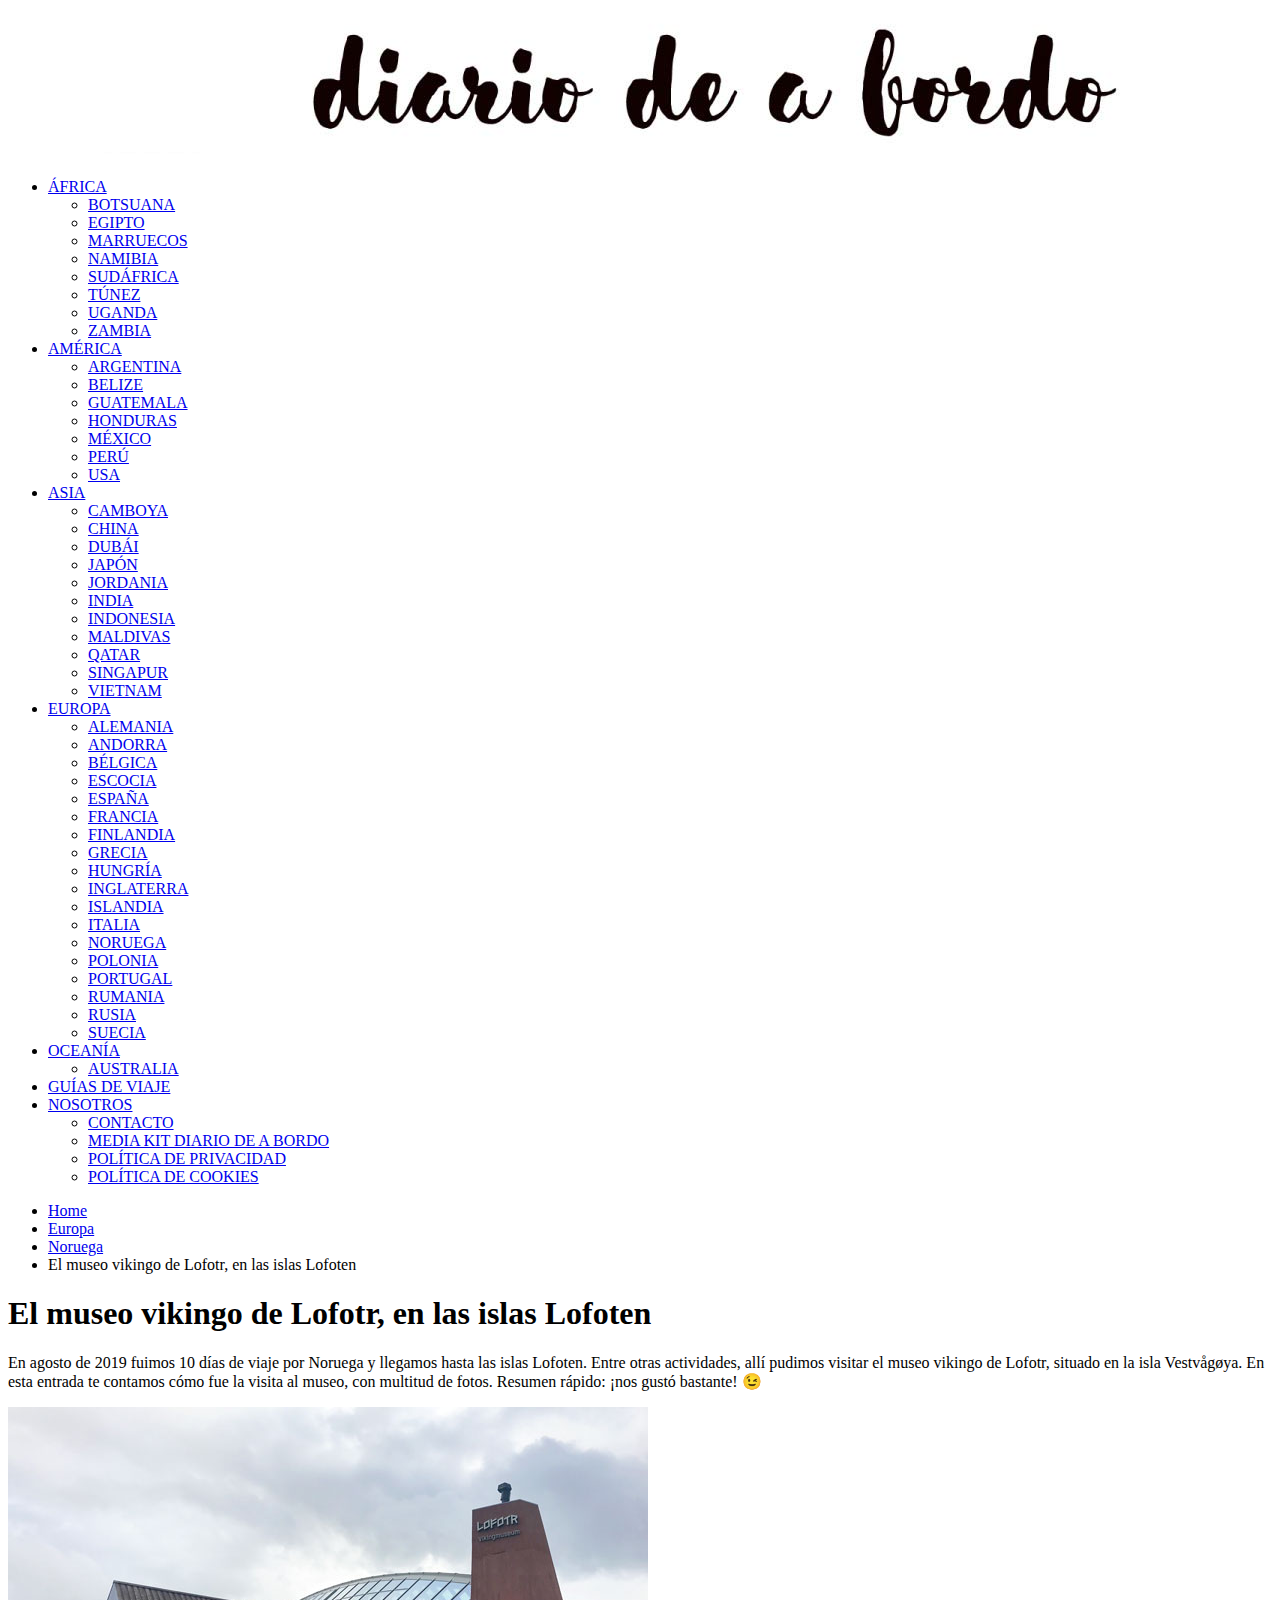
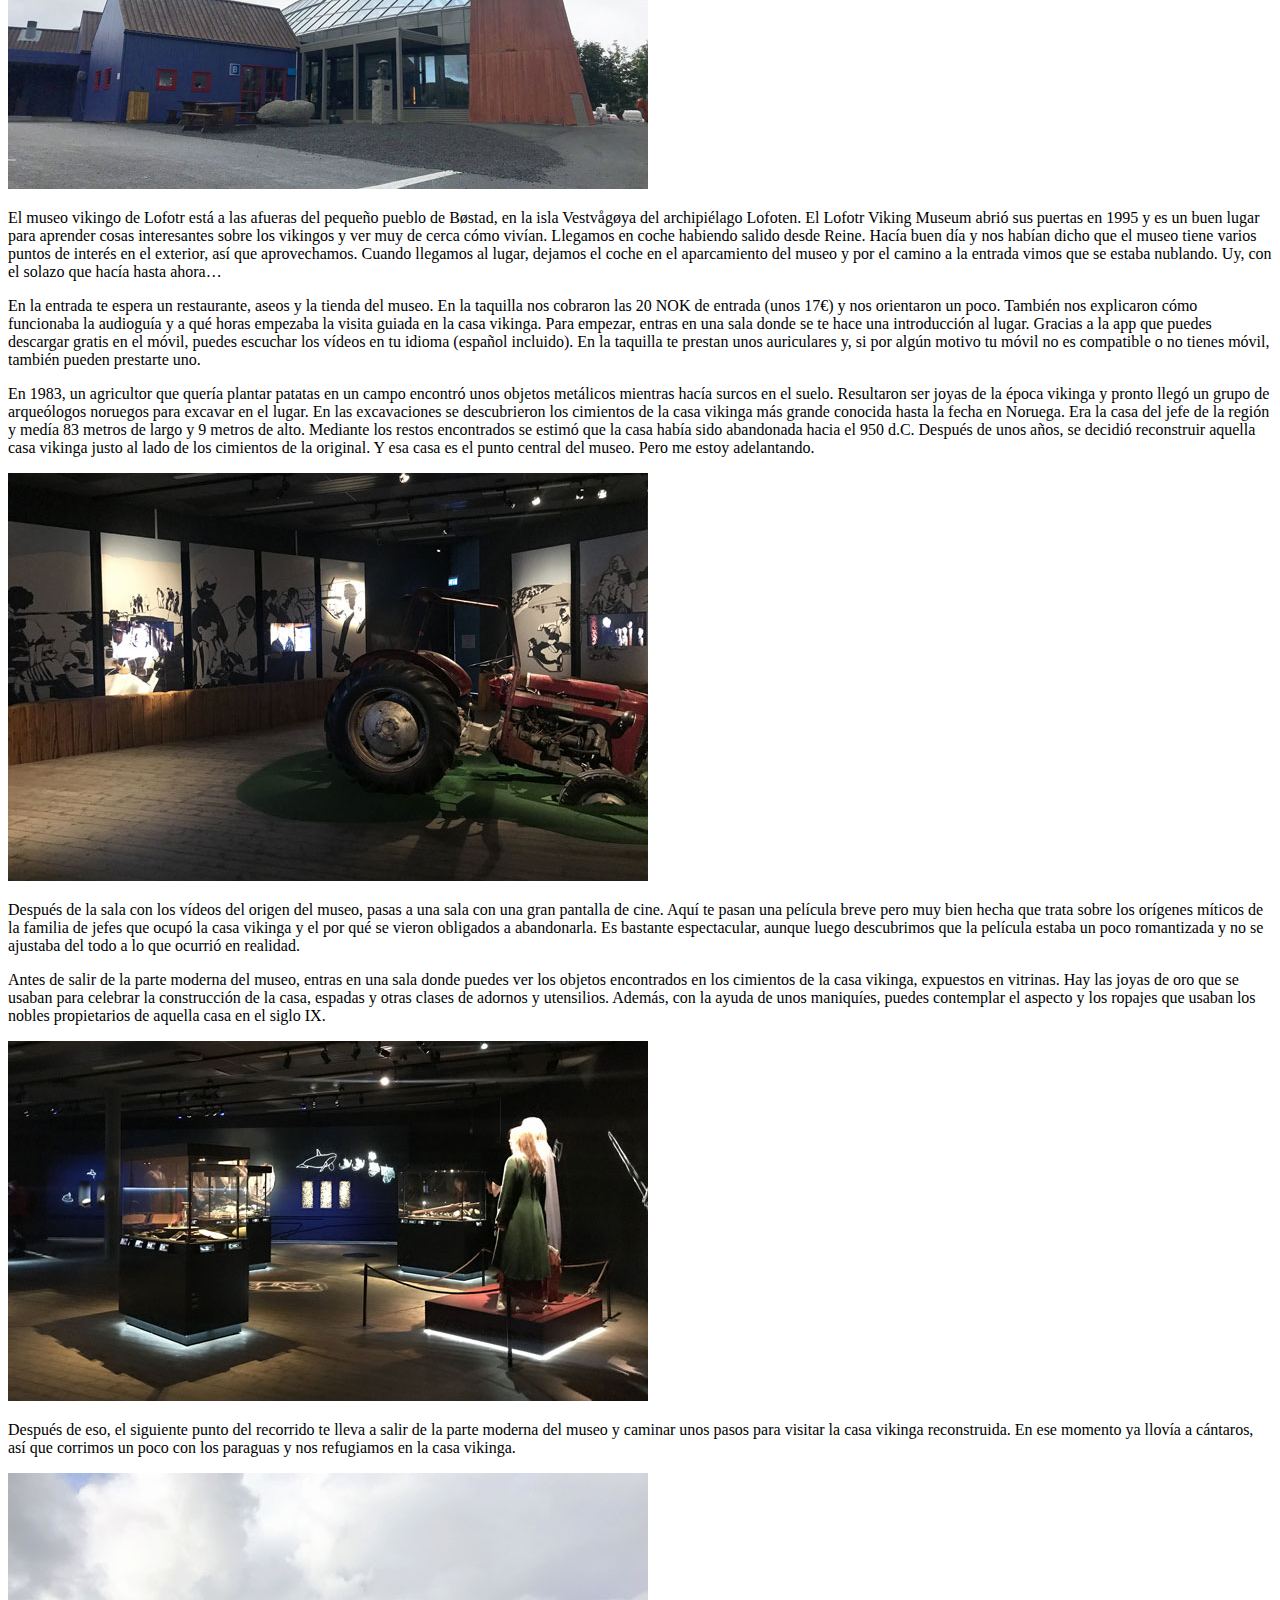
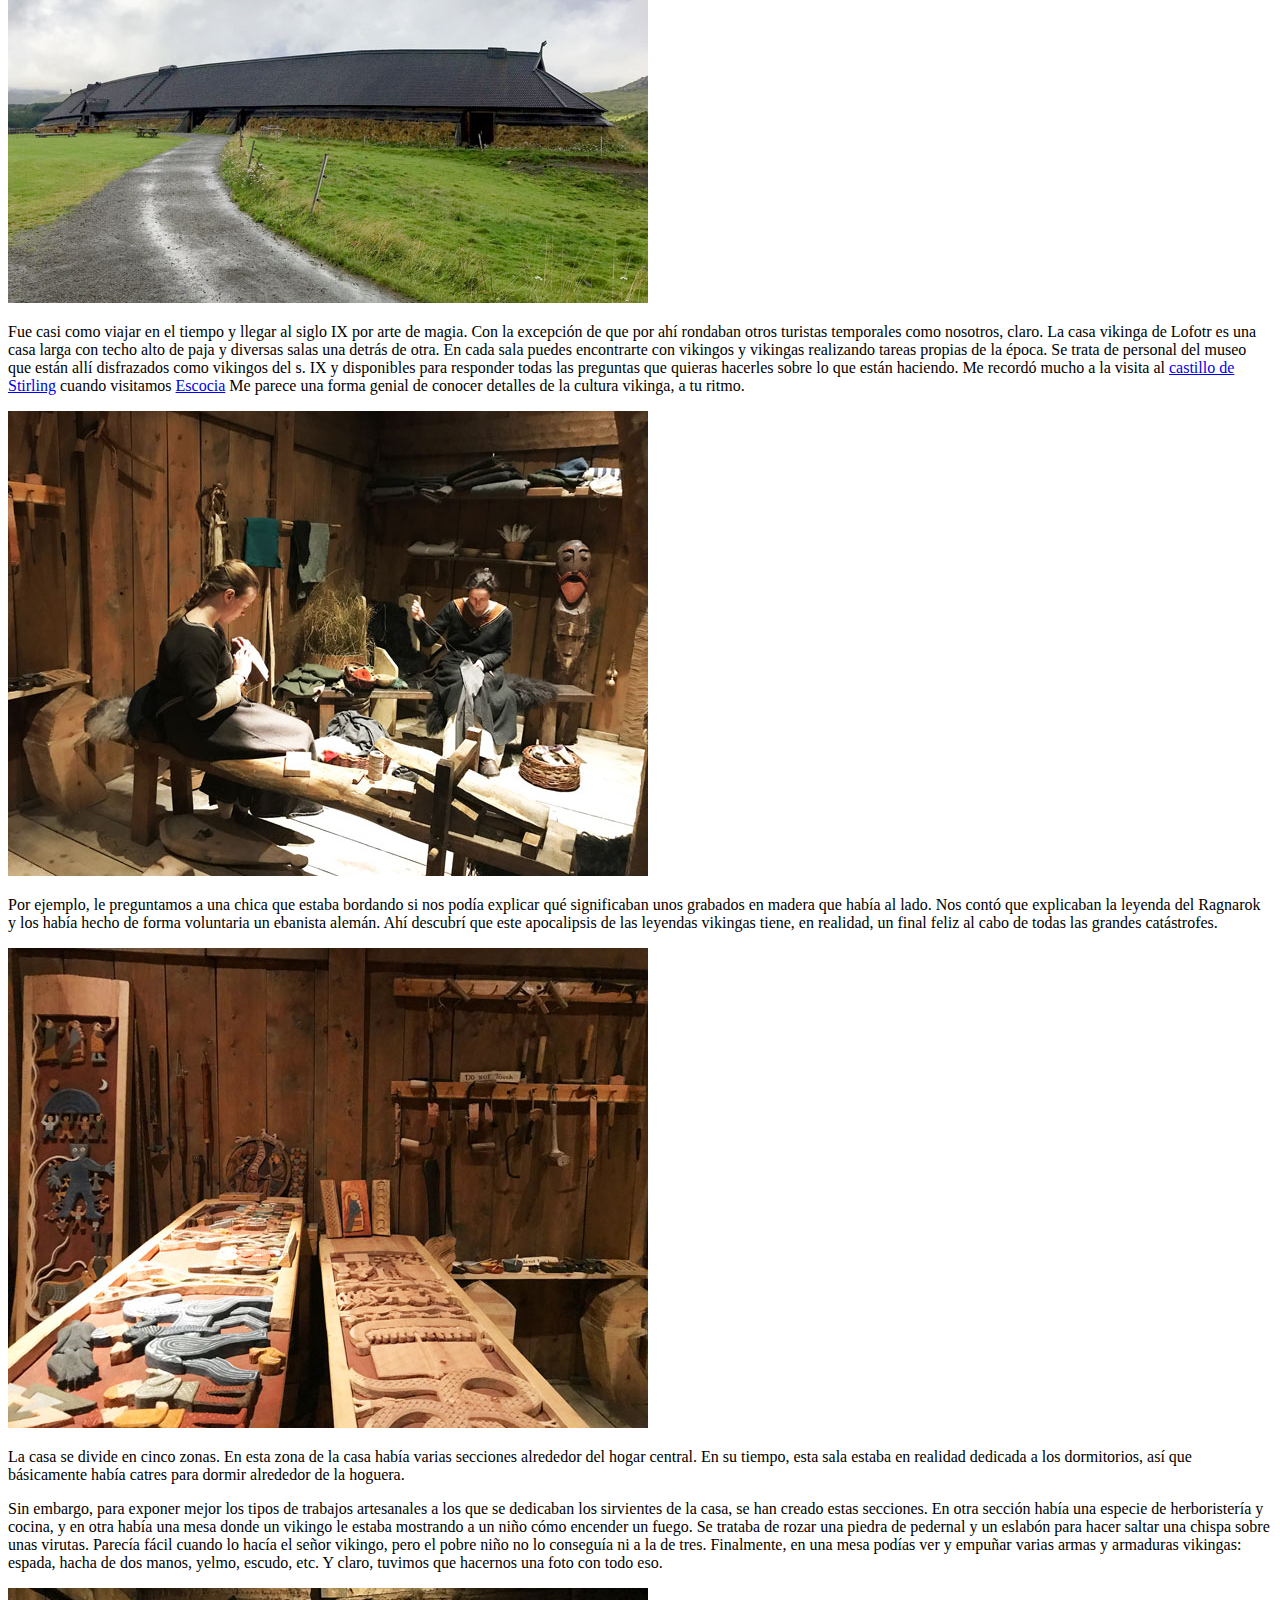
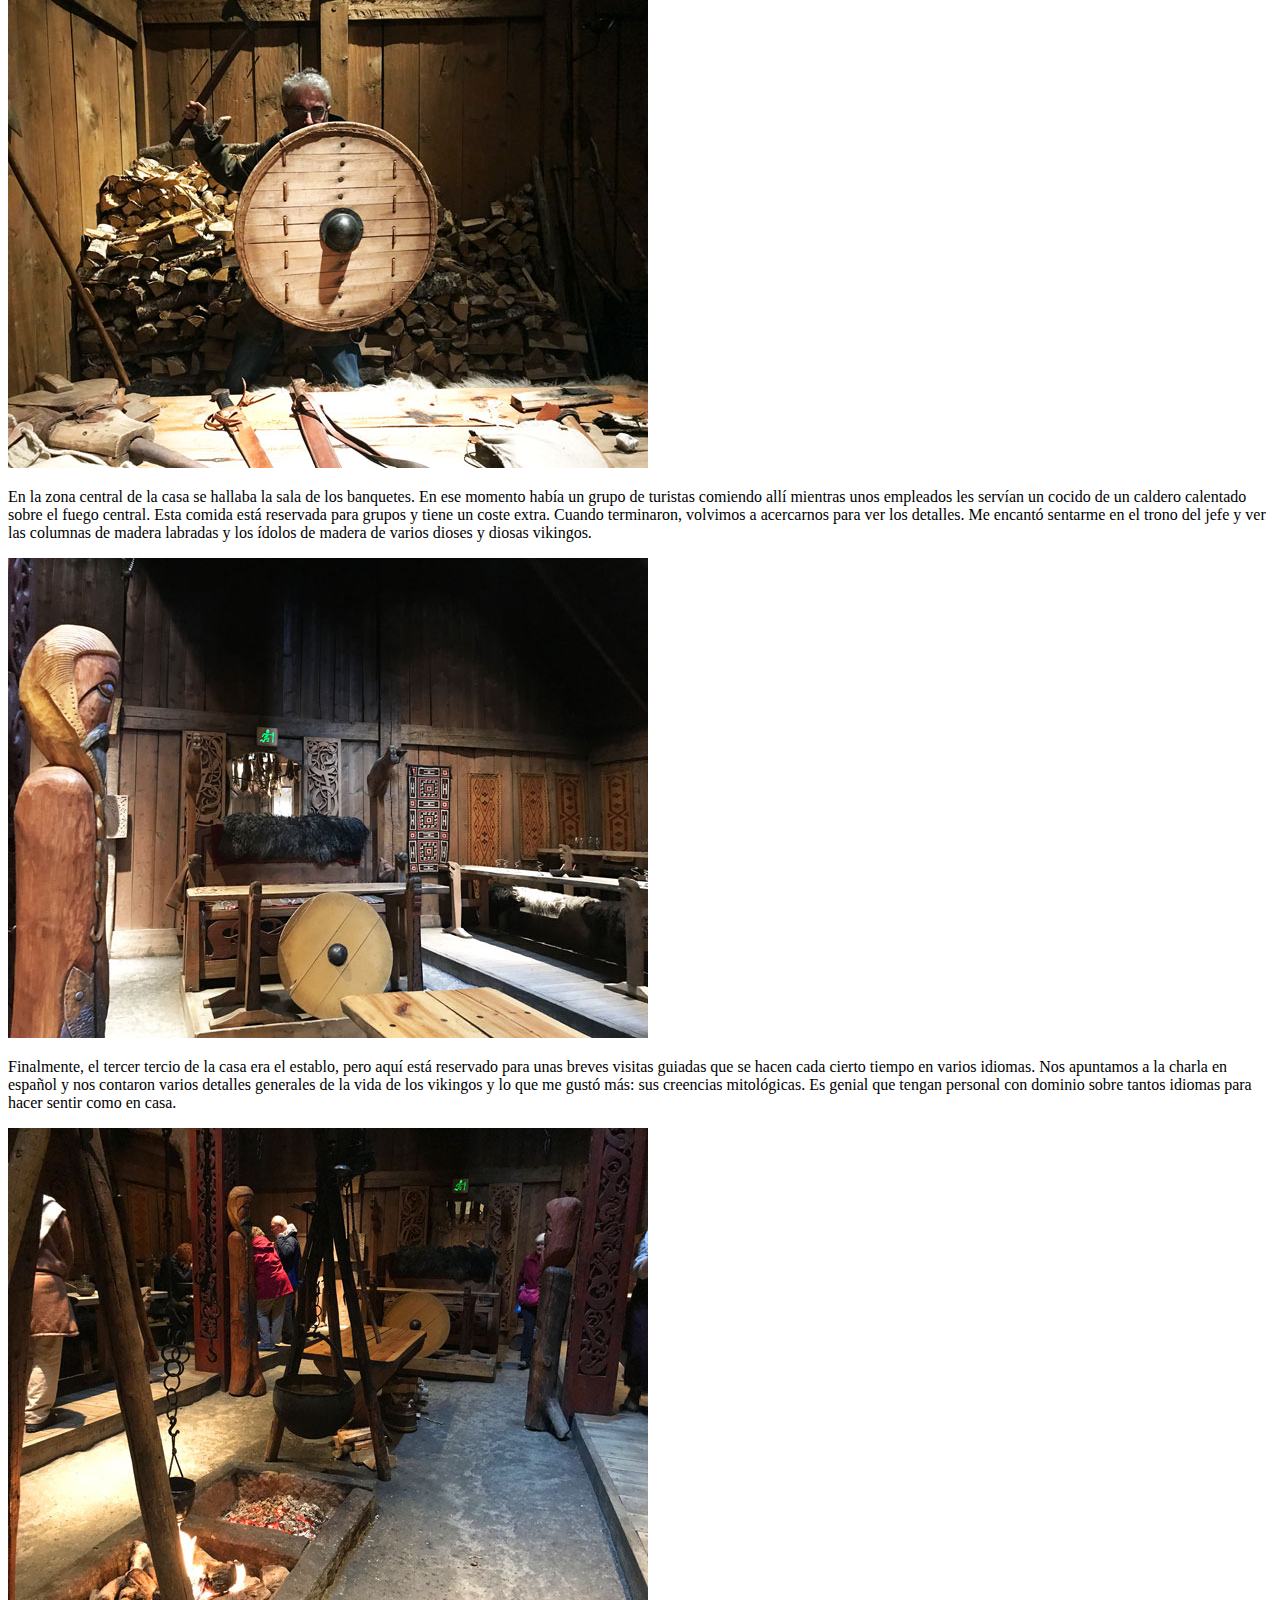
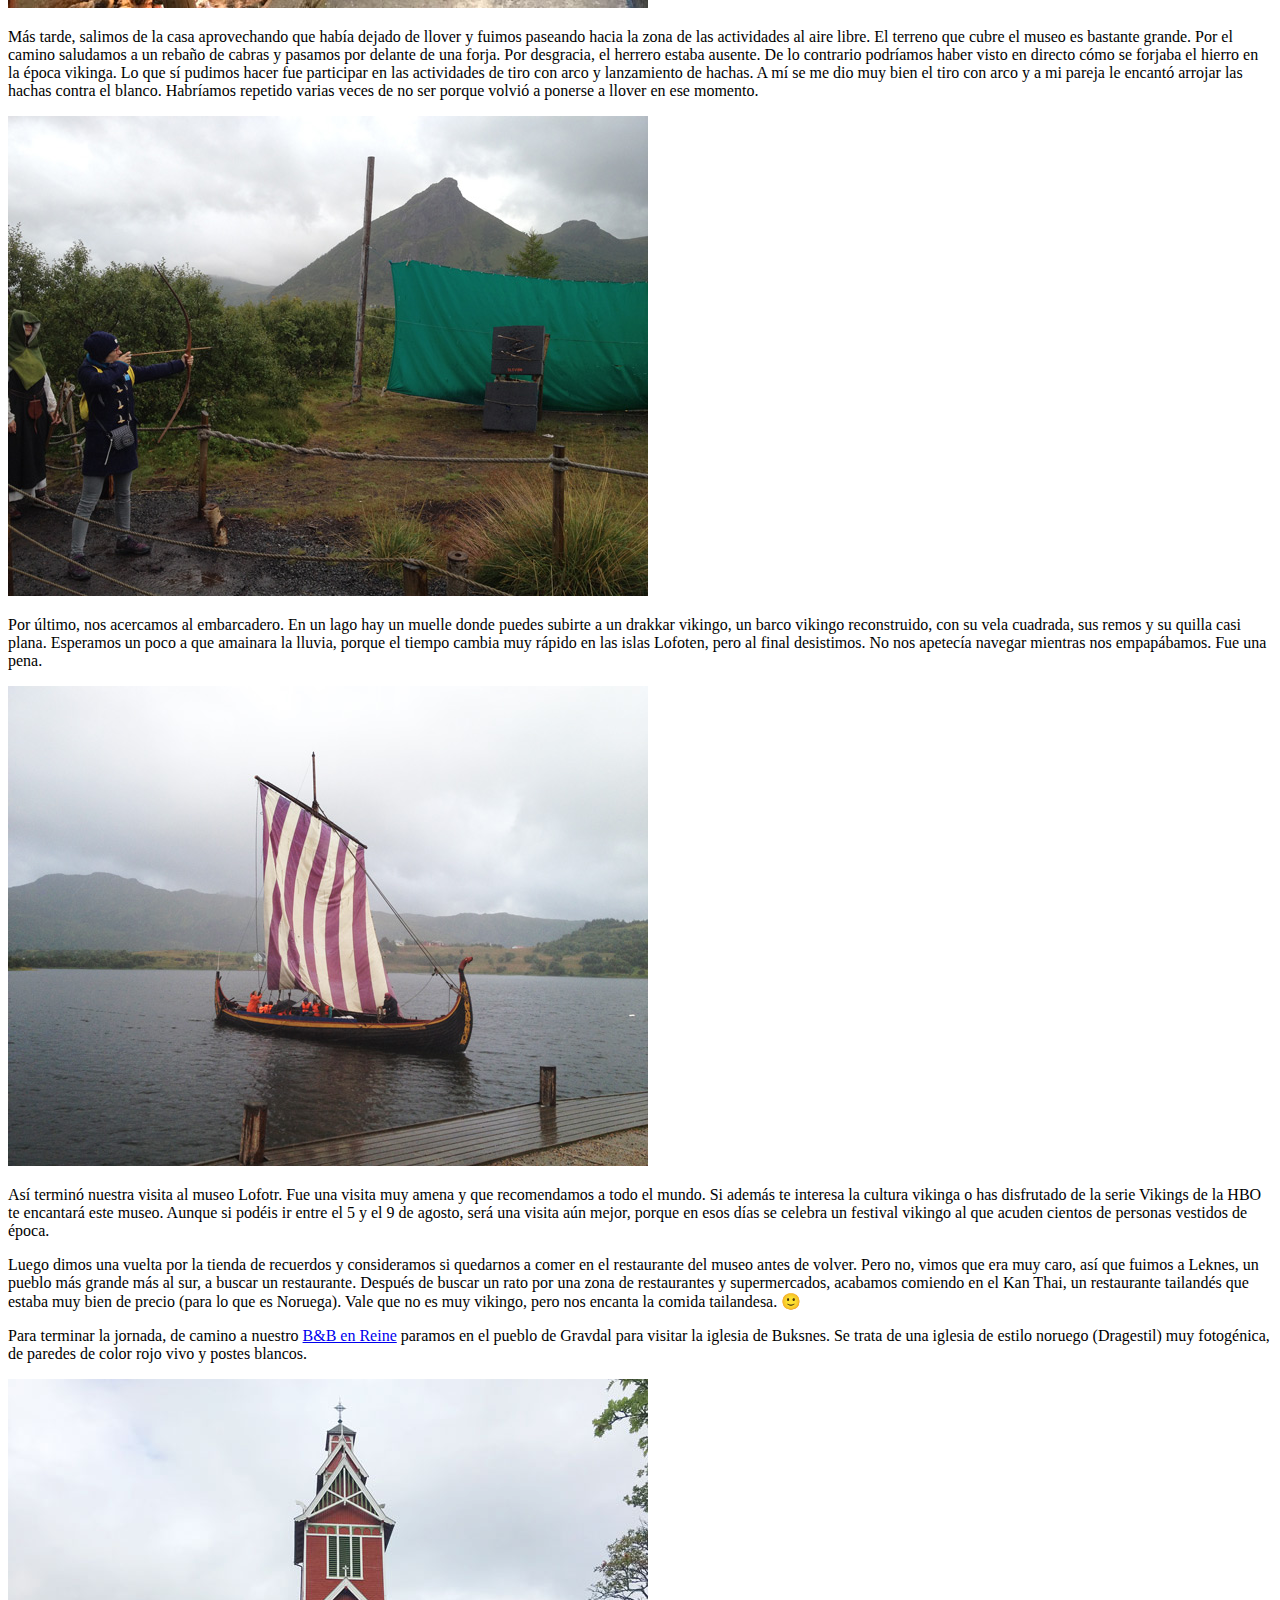
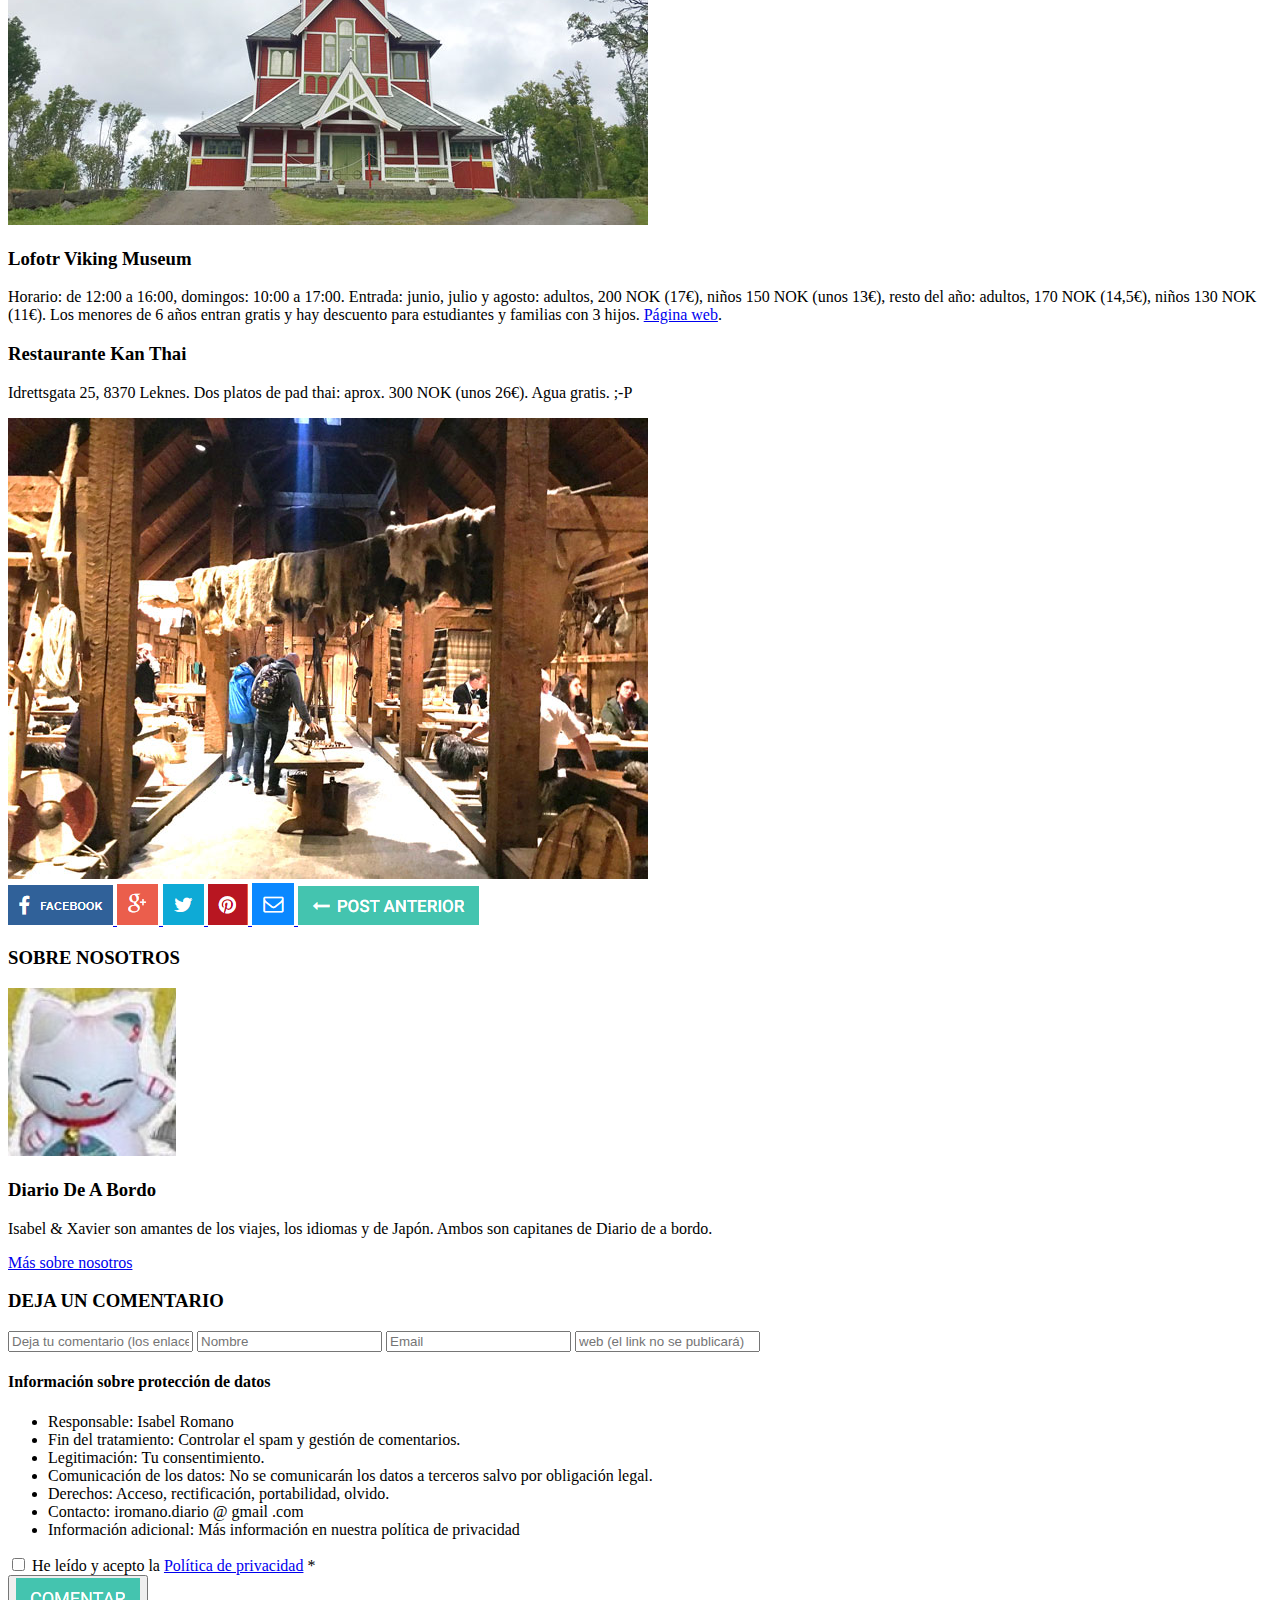
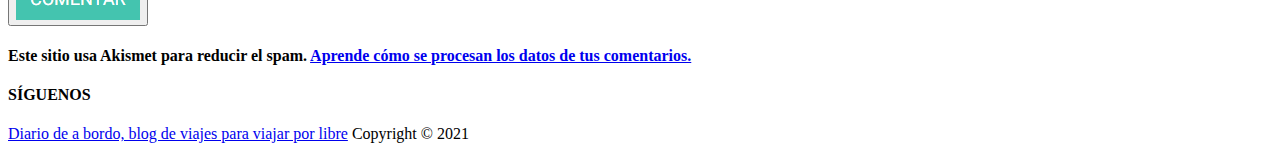
==== index.html @ 68a29d55 "Finished project" ====
<!DOCTYPE html> 
<html>
    <head>
        <title>
            El museo vikingo de Lofotr, en las islas Lofoten
        </title>
    </head>
    <body>
           <header>
               <a href="https://www.diariodeabordoblog.com/">
                    <img src="images/header1.png" alt="Diario de a bordo, blog de viajes para viajar por libre">
               </a>
           </header>
           <nav>
                <ul>
                     <li>
                         <a href="https://www.diariodeabordoblog.com/viajes/africa">ÁFRICA</a>
                     </li>
                         <ul>
                              <li>
                                   <a href="https://www.diariodeabordoblog.com/viajes/africa/botswana">BOTSUANA</a>               
                              </li>
                              <li>
                                   <a href="https://www.diariodeabordoblog.com/viajes/africa/egipto">EGIPTO</a>    
                              </li>
                              <li>
                                   <a href="https://www.diariodeabordoblog.com/viajes/africa/marruecos">MARRUECOS</a>    
                              </li>
                              <li>
                                   <a href="https://www.diariodeabordoblog.com/viajes/africa/namibia">NAMIBIA</a>    
                              </li>
                              <li>
                                   <a href="https://www.diariodeabordoblog.com/viajes/africa/sudafrica">SUDÁFRICA</a>    
                              </li>
                              <li>
                                   <a href="https://www.diariodeabordoblog.com/viajes/africa/tunes">TÚNEZ</a>    
                              </li>
                              <li>
                                   <a href="https://www.diariodeabordoblog.com/viajes/africa/uganda">UGANDA</a>    
                              </li>
                              <li>
                                   <a href="https://www.diariodeabordoblog.com/viajes/africa/zambia">ZAMBIA</a>    
                              </li>
                         </ul>
                     <li>
                         <a href="https://www.diariodeabordoblog.com/viajes/america">AMÉRICA</a>
                     </li>
                         <ul>
                              <li>
                                   <a href="https://www.diariodeabordoblog.com/viajes/america/argentina">ARGENTINA</a>               
                              </li>
                              <li>
                                   <a href="https://www.diariodeabordoblog.com/viajes/america/belize">BELIZE</a>    
                              </li>
                              <li>
                                   <a href="https://www.diariodeabordoblog.com/viajes/america/guatemala">GUATEMALA</a>    
                              </li>
                              <li>
                                   <a href="https://www.diariodeabordoblog.com/viajes/america/honduras">HONDURAS</a>    
                              </li>
                              <li>
                                   <a href="https://www.diariodeabordoblog.com/viajes/america/mexico">MÉXICO</a>    
                              </li>
                              <li>
                                   <a href="https://www.diariodeabordoblog.com/viajes/america/peru">PERÚ</a>    
                              </li>
                              <li>
                                   <a href="https://www.diariodeabordoblog.com/viajes/america/usa">USA</a>    
                              </li>  
                         </ul>
                     <li>
                         <a href="https://www.diariodeabordoblog.com/viajes/asia">ASIA</a>
                     </li>
                         <ul>
                              <li>
                                   <a href="https://www.diariodeabordoblog.com/viajes/asia/camboya">CAMBOYA</a>               
                              </li>
                              <li>
                                   <a href="https://www.diariodeabordoblog.com/viajes/asia/china">CHINA</a>    
                              </li>
                              <li>
                                   <a href="https://www.diariodeabordoblog.com/viajes/asia/dubai-asia">DUBÁI</a>    
                              </li>
                              <li>
                                   <a href="https://www.diariodeabordoblog.com/viajes/asia/japon">JAPÓN</a>    
                              </li>
                              <li>
                                   <a href="https://www.diariodeabordoblog.com/viajes/asia/jordania">JORDANIA</a>    
                              </li>
                              <li>
                                   <a href="https://www.diariodeabordoblog.com/viajes/asia/india">INDIA</a>    
                              </li>
                              <li>
                                   <a href="https://www.diariodeabordoblog.com/viajes/asia/indonesia">INDONESIA</a>    
                              </li>
                              <li>
                                   <a href="https://www.diariodeabordoblog.com/viajes/asia/maldivas">MALDIVAS</a>    
                              </li>
                              <li>
                                   <a href="https://www.diariodeabordoblog.com/viajes/asia/qatar">QATAR</a>    
                              </li>
                              <li>
                                   <a href="https://www.diariodeabordoblog.com/viajes/asia/singapur">SINGAPUR</a>    
                              </li>
                              <li>
                                   <a href="https://www.diariodeabordoblog.com/viajes/asia/vietnam">VIETNAM</a>    
                              </li>  
                         </ul>
                     <li>
                         <a href="https://www.diariodeabordoblog.com/viajes/europa">EUROPA</a>
                     </li>
                         <ul>
                              <li>
                                   <a href="https://www.diariodeabordoblog.com/viajes/europa/alemania-europa">ALEMANIA</a>               
                              </li>
                              <li>
                                   <a href="https://www.diariodeabordoblog.com/viajes/europa/andorra">ANDORRA</a>    
                              </li>
                              <li>
                                   <a href="https://www.diariodeabordoblog.com/viajes/europa/belgica">BÉLGICA</a>    
                              </li>
                              <li>
                                   <a href="https://www.diariodeabordoblog.com/viajes/europa/escocia">ESCOCIA</a>    
                              </li>
                              <li>
                                   <a href="https://www.diariodeabordoblog.com/viajes/europa/espana">ESPAÑA</a>    
                              </li>
                              <li>
                                   <a href="https://www.diariodeabordoblog.com/viajes/europa/francia">FRANCIA</a>    
                              </li>
                              <li>
                                   <a href="https://www.diariodeabordoblog.com/viajes/europa/finlandia">FINLANDIA</a>    
                              </li>
                              <li>
                                   <a href="https://www.diariodeabordoblog.com/viajes/europa/grecia">GRECIA</a>    
                              </li>
                              <li>
                                   <a href="https://www.diariodeabordoblog.com/viajes/europa/hungria">HUNGRÍA</a>    
                              </li>
                              <li>
                                   <a href="https://www.diariodeabordoblog.com/viajes/europa/inglaterra">INGLATERRA</a>    
                              </li>
                              <li>
                                   <a href="https://www.diariodeabordoblog.com/viajes/europa/islandia">ISLANDIA</a>    
                              </li>
                              <li>
                                   <a href="https://www.diariodeabordoblog.com/viajes/europa/italia">ITALIA</a>    
                              </li>
                              <li>
                                   <a href="https://www.diariodeabordoblog.com/viajes/europa/noruega">NORUEGA</a>    
                              </li>
                              <li>
                                   <a href="https://www.diariodeabordoblog.com/viajes/europa/polonia">POLONIA</a>    
                              </li>
                              <li>
                                   <a href="https://www.diariodeabordoblog.com/viajes/europa/portugal">PORTUGAL</a>    
                              </li>
                              <li>
                                   <a href="https://www.diariodeabordoblog.com/viajes/europa/rumania-europa">RUMANIA</a>    
                              </li>
                              <li>
                                   <a href="https://www.diariodeabordoblog.com/viajes/europa/rusia">RUSIA</a>    
                              </li>
                              <li>
                                   <a href="https://www.diariodeabordoblog.com/viajes/europa/suecia">SUECIA</a>    
                              </li>  
                         </ul>
                     <li>
                         <a href="https://www.diariodeabordoblog.com/viajes/oceania">OCEANÍA</a>
                     </li>
                         <ul>
                              <li>
                                   <a href="https://www.diariodeabordoblog.com/viajes/oceania/australia">AUSTRALIA</a>               
                              </li>
                         </ul>
                     <li>
                         <a href="https://www.diariodeabordoblog.com/viajes/guias-de-viaje">GUÍAS DE VIAJE</a>
                     </li>
                     <li>
                         <a href="https://www.diariodeabordoblog.com/blog/curriculum-viajero.html">NOSOTROS</a>
                     </li>
                         <ul>
                              <li>
                                   <a href="https://www.diariodeabordoblog.com/contacto-2">CONTACTO</a>               
                              </li>
                              <li>
                                   <a href="https://www.diariodeabordoblog.com/media-kit-diario-de-a-bordo">MEDIA KIT DIARIO DE A BORDO</a>    
                              </li>
                              <li>
                                   <a href="https://www.diariodeabordoblog.com/politica-de-privacidad">POLÍTICA DE PRIVACIDAD</a>    
                              </li>
                              <li>
                                   <a href="https://www.diariodeabordoblog.com/politica-de-cookies">POLÍTICA DE COOKIES</a>    
                              </li>
                         </ul>
                </ul>
                <ul>
                     <li>
                         <a href="https://www.diariodeabordoblog.com/">Home</a>
                     </li>
                     <li>
                         <a href="https://www.diariodeabordoblog.com/viajes/europa">Europa</a>
                     </li>
                     <li>
                         <a href="https://www.diariodeabordoblog.com/viajes/europa/noruega">Noruega</a>
                     </li>
                     <li>
                         El museo vikingo de Lofotr, en las islas Lofoten
                     </li>
                </ul>
           </nav>
           <article>
                <h1>
                    El museo vikingo de Lofotr, en las islas Lofoten
                </h1>
                <p>
                    En agosto de 2019 fuimos 10 días de viaje por Noruega y llegamos hasta las islas Lofoten. 
                    Entre otras actividades, allí pudimos visitar el museo vikingo de Lofotr, situado en la isla Vestvågøya. 
                    En esta entrada te contamos cómo fue la visita al museo, con multitud de fotos. 
                    Resumen rápido: ¡nos gustó bastante! &#128521;
                </p>
                <img src="images/1.png" alt="Museo Lofotr 1">
                <p>
                    El museo vikingo de Lofotr está a las afueras del
                    pequeño pueblo de Bøstad, en la isla Vestvågøya del archipiélago Lofoten. 
                    El Lofotr Viking Museum abrió sus puertas
                    en 1995 y es un buen lugar para aprender cosas interesantes sobre los
                    vikingos y ver muy de cerca cómo vivían. 
                    Llegamos en coche habiendo salido desde
                    Reine. Hacía buen día y nos habían dicho que el museo tiene varios puntos
                    de interés en el exterior, así que aprovechamos. 
                    Cuando llegamos al lugar, dejamos el coche
                    en el aparcamiento del museo y por el camino
                    a la entrada vimos que se estaba nublando. 
                    Uy, con el solazo que hacía hasta ahora…
                </p>
                <p>
                    En la entrada te espera un restaurante, aseos
                    y la tienda del museo. 
                    En la taquilla nos cobraron las 20 NOK de
                    entrada (unos 17€) y nos orientaron un poco. 
                    También nos explicaron cómo funcionaba la audioguía
                    y a qué horas empezaba la visita guiada en la casa vikinga. 
                    Para empezar, entras en una sala donde se
                    te hace una introducción al lugar. 
                    Gracias a la app que puedes descargar gratis en el móvil,
                    puedes escuchar los vídeos en tu idioma (español incluido). 
                    En la taquilla te prestan unos auriculares y, si por algún motivo
                    tu móvil no es compatible o no tienes móvil, también pueden prestarte uno.
                </p>
                <p>
                    En 1983, un agricultor que quería plantar patatas en un
                    campo encontró unos objetos metálicos mientras hacía surcos en el suelo. 
                    Resultaron ser joyas de la época vikinga y pronto
                    llegó un grupo de arqueólogos noruegos para excavar en el lugar. 
                    En las excavaciones se descubrieron los cimientos
                    de la casa vikinga más grande conocida hasta la fecha en Noruega. 
                    Era la casa del jefe de la región y medía 83 metros de largo y 9 metros de alto. 
                    Mediante los restos encontrados se estimó que la casa había sido abandonada
                    hacia el 950 d.C. Después de unos años, se decidió
                    reconstruir aquella casa vikinga justo al lado
                    de los cimientos de la original. Y esa casa es el
                    punto central del museo. Pero me estoy adelantando.
                </p>
                <img src="images/2.png" alt="Museo Lofotr 2">
                <p>
                    Después de la sala con los vídeos del origen del museo, pasas
                    a una sala con una gran pantalla de cine. Aquí te
                    pasan una película breve pero muy bien hecha que trata sobre
                    los orígenes míticos de la familia de jefes que ocupó la casa
                    vikinga y el por qué se vieron obligados a abandonarla. Es bastante
                    espectacular, aunque luego descubrimos que la película estaba un
                    poco romantizada y no se ajustaba del todo a lo que ocurrió en realidad.
                </p>
                <p>
                    Antes de salir de la parte moderna del museo, entras en una sala donde puedes
                    ver los objetos encontrados en los cimientos de la casa vikinga, expuestos
                    en vitrinas. Hay las joyas de oro que se usaban para celebrar la construcción
                    de la casa, espadas y otras clases de adornos y utensilios. Además, con la
                    ayuda de unos maniquíes, puedes contemplar el aspecto y los ropajes que usaban
                    los nobles propietarios de aquella casa en el siglo IX.
                </p>
                <img src="images/3.png" alt="Museo Lofotr 3">
                <p>
                    Después de eso, el siguiente punto del recorrido te lleva a salir de la parte
                    moderna del museo y caminar unos pasos para visitar la casa vikinga reconstruida.
                    En ese momento ya llovía a cántaros, así que corrimos un poco con los paraguas y
                    nos refugiamos en la casa vikinga.
                </p>
                <img src="images/4.png" alt="Casa vikinga">
                <p>
                    Fue casi como viajar en el tiempo y llegar al siglo IX por arte de magia.
                    Con la excepción de que por ahí rondaban otros turistas temporales como nosotros, claro.
                    La casa vikinga de Lofotr es una casa larga con techo alto de paja y diversas salas una
                    detrás de otra. En cada sala puedes encontrarte con vikingos y vikingas realizando tareas
                    propias de la época. Se trata de personal del museo que están allí disfrazados como vikingos
                    del s. IX y disponibles para responder todas las preguntas que quieras hacerles sobre lo que
                    están haciendo. Me recordó mucho a la visita al
                    <a href="https://www.diariodeabordoblog.com/blog/guia-viaje-escocia-16-dias.html">castillo de Stirling</a> cuando visitamos
                    <a href="https://www.diariodeabordoblog.com/blog/guia-viaje-escocia-16-dias.html">Escocia</a>
                    Me parece una forma genial de conocer detalles de la cultura vikinga, a tu ritmo.
                </p>
                <img src="images/5.png" alt="Mujeres tejiendo">
                <p>
                    Por ejemplo, le preguntamos a una chica que estaba bordando si nos podía explicar qué
                    significaban unos grabados en madera que había al lado. Nos contó que explicaban la
                    leyenda del Ragnarok y los había hecho de forma voluntaria un ebanista alemán. Ahí
                    descubrí que este apocalipsis de las leyendas vikingas tiene, en realidad, un final
                    feliz al cabo de todas las grandes catástrofes.
                </p>
                <img src="images/6.png" alt="Arte vikingo">
                <p>
                    La casa se divide en cinco zonas. En esta zona de la casa había varias secciones alrededor
                    del hogar central. En su tiempo, esta sala estaba en realidad dedicada a los dormitorios,
                    así que básicamente había catres para dormir alrededor de la hoguera.
                </p>
                <p>
                    Sin embargo, para exponer mejor los tipos de trabajos artesanales a los que se dedicaban los
                    sirvientes de la casa, se han creado estas secciones. En otra sección había una especie de
                    herboristería y cocina, y en otra había una mesa donde un vikingo le estaba mostrando a un niño
                    cómo encender un fuego. Se trataba de rozar una piedra de pedernal y un eslabón para hacer
                    saltar una chispa sobre unas virutas. Parecía fácil cuando lo hacía el señor vikingo, pero
                    el pobre niño no lo conseguía ni a la de tres. Finalmente, en una mesa podías ver y empuñar
                    varias armas y armaduras vikingas: espada, hacha de dos manos, yelmo, escudo, etc. Y claro,
                    tuvimos que hacernos una foto con todo eso.
                </p>
                <img src="images/7.png" alt="Hombre con hacha y escudo">
                <p>
                    En la zona central de la casa se hallaba la sala de los banquetes. En ese momento había un grupo
                    de turistas comiendo allí mientras unos empleados les servían un cocido de un caldero calentado
                    sobre el fuego central. Esta comida está reservada para grupos y tiene un coste extra. Cuando
                    terminaron, volvimos a acercarnos para ver los detalles. Me encantó sentarme en el trono del jefe
                    y ver las columnas de madera labradas y los ídolos de madera de varios dioses y diosas vikingos.
                </p>
                <img src="images/8.png" alt="Trono vikingo">
                <p>
                    Finalmente, el tercer tercio de la casa era el establo, pero aquí está reservado para unas breves
                    visitas guiadas que se hacen cada cierto tiempo en varios idiomas. Nos apuntamos a la charla en español
                    y nos contaron varios detalles generales de la vida de los vikingos y lo que me gustó más: sus creencias mitológicas.
                    Es genial que tengan personal con dominio sobre tantos idiomas para hacer sentir como en casa.
                </p>
                <img src="images/9.png" alt="Cacerolas vikingas tendiendo">
                <p>
                    Más tarde, salimos de la casa aprovechando que había dejado de llover y fuimos paseando hacia la zona
                    de las actividades al aire libre. El terreno que cubre el museo es bastante grande. Por el camino saludamos
                    a un rebaño de cabras y pasamos por delante de una forja. Por desgracia, el herrero estaba ausente.
                    De lo contrario podríamos haber visto en directo cómo se forjaba el hierro en la época vikinga.
                    Lo que sí pudimos hacer fue participar en las actividades de tiro con arco y lanzamiento de hachas.
                    A mí se me dio muy bien el tiro con arco y a mi pareja le encantó arrojar las hachas contra el blanco.
                    Habríamos repetido varias veces de no ser porque volvió a ponerse a llover en ese momento.
                </p>
                <img src="images/10.png" alt="Arquería vikinga">
                <p>
                    Por último, nos acercamos al embarcadero. En un lago hay un muelle donde puedes subirte a un drakkar vikingo,
                    un barco vikingo reconstruido, con su vela cuadrada, sus remos y su quilla casi plana.
                    Esperamos un poco a que amainara la lluvia, porque el tiempo cambia muy rápido en las islas Lofoten,
                    pero al final desistimos. No nos apetecía navegar mientras nos empapábamos. Fue una pena.
                </p>
                <img src="images/11.png" alt="Bote vikingo">
                <p>
                    Así terminó nuestra visita al museo Lofotr. Fue una visita muy amena y que recomendamos a todo el mundo.
                    Si además te interesa la cultura vikinga o has disfrutado de la serie Vikings de la HBO te encantará este museo.
                    Aunque si podéis ir entre el 5 y el 9 de agosto, será una visita aún mejor, porque en esos días se celebra un
                    festival vikingo al que acuden cientos de personas vestidos de época.
                </p>
                <p>
                    Luego dimos una vuelta por la tienda de recuerdos y consideramos si quedarnos a comer en el restaurante del museo antes de volver.
                    Pero no, vimos que era muy caro, así que fuimos a Leknes, un pueblo más grande más al sur, a buscar un restaurante.
                    Después de buscar un rato por una zona de restaurantes y supermercados, acabamos comiendo en el Kan Thai,
                    un restaurante tailandés que estaba muy bien de precio (para lo que es Noruega). Vale que no es muy vikingo,
                    pero nos encanta la comida tailandesa. &#128578;
                </p>
                <p>
                    Para terminar la jornada, de camino a nuestro <a href="https://www.booking.com/hotel/no/lofoten-bed-amp-breakfast-reine.es.html?aid=390718;sid=0071bbdb0282a94f12989d8d5c2633b8;dist=0&group_adults=2&keep_landing=1&no_rooms=1&sb_price_type=total&type=total&">B&B en Reine</a>
                    paramos en el pueblo de Gravdal para visitar la iglesia de Buksnes.
                    Se trata de una iglesia de estilo noruego (Dragestil) muy fotogénica, de paredes de color rojo vivo y postes blancos.
                </p>
                <img src="images/12.png" alt="Museo viking Lofotr">
                <h3>
                    Lofotr Viking Museum
                </h3>
                <p>
                    Horario: de 12:00 a 16:00, domingos: 10:00 a 17:00. Entrada: junio, julio y agosto: adultos, 200 NOK (17€),
                    niños 150 NOK (unos 13€), resto del año: adultos, 170 NOK (14,5€), niños 130 NOK (11€). Los menores de 6 años entran gratis
                    y hay descuento para estudiantes y familias con 3 hijos. <a href="https://www.lofotr.no/en/">Página web</a>.
                </p>
                <h3>
                    Restaurante Kan Thai
                </h3>
                <p>
                    Idrettsgata 25, 8370 Leknes. Dos platos de pad thai: aprox. 300 NOK (unos 26€). Agua gratis. ;-P
                </p>
                <img src="images/13.png" alt="Restaurante Kan Thai">
           </article>
           <section>
               <a href="https://www.facebook.com/login.php?skip_api_login=1&api_key=966242223397117&signed_next=1&next=https%3A%2F%2Fwww.facebook.com%2Fsharer%2Fsharer.php%3Fu%3Dhttps%253A%252F%252Fwww.diariodeabordoblog.com%252Feuropa%252Fnoruega%252Fel-museo-vikingo-de-lofotr-en-las-islas-lofoten.html&cancel_url=https%3A%2F%2Fwww.facebook.com%2Fdialog%2Fclose_window%2F%3Fapp_id%3D966242223397117%26connect%3D0%23_%3D_&display=popup&locale=es_LA">
                    <img src="images/facebook.png" alt="Facebook">
               </a>
               <a href="https://plus.google.com/share?url=https%3A%2F%2Fwww.diariodeabordoblog.com%2Feuropa%2Fnoruega%2Fel-museo-vikingo-de-lofotr-en-las-islas-lofoten.html">
                    <img src="images/g+.png" alt="Google">
               </a>
               <a href="https://twitter.com/intent/tweet?text=El%20museo%20vikingo%20de%20Lofotr%2C%20en%20las%20islas%20Lofoten%20via%20%40diariodeabordo&url=https%3A%2F%2Fwww.diariodeabordoblog.com%2Feuropa%2Fnoruega%2Fel-museo-vikingo-de-lofotr-en-las-islas-lofoten.html">
                    <img src="images/twitter.png" alt="Twitter">
               </a>
               <a href="https://ar.pinterest.com/pin/create/button/?url=https://www.diariodeabordoblog.com/europa/noruega/el-museo-vikingo-de-lofotr-en-las-islas-lofoten.html&media=https://www.diariodeabordoblog.com/wp-content/uploads/2020/03/Barco-vikingo-en-el-museo-Lofotr.jpg&description=El%20museo%20vikingo%20de%20Lofotr,%20en%20las%20islas%20Lofoten">
                    <img src="images/pinterest.png" alt="Pinterest">
               </a>
               <a href="mailto:?subject=El museo vikingo de Lofotr, en las islas Lofoten&body=https://www.diariodeabordoblog.com/europa/noruega/el-museo-vikingo-de-lofotr-en-la
               s-islas-lofoten.html">
                    <img src="images/mail.png" alt="Email">
               </a>
               <a href="https://www.diariodeabordoblog.com/america/honduras/visitar-las-ruinas-mayas-de-copan-honduras.html">
                    <img src="images/post.png" alt="Post anterior">
               </a>
           </section>
           <section>
                <h3>
                    SOBRE NOSOTROS
                </h3>
                <img src="images/cat.png" alt="Gato">
                <h3>
                    Diario De A Bordo
                </h3>
                <p>
                    Isabel & Xavier son amantes de los viajes, los idiomas y de Japón.
                     Ambos son capitanes de Diario de a bordo.
                </p>
                <a href="https://www.diariodeabordoblog.com/author/isabel">Más sobre nosotros</a>
                <h3>
                    DEJA UN COMENTARIO
               </h3>
           </section>
           <form action="process.php" method="POST">
               <label>
                    <input type="text" placeholder="Deja tu comentario (los enlaces no se publicarán)">
               </label>
               <label>
                    <input type="text" placeholder="Nombre">
               </label>
               <label>
                    <input type="text"  placeholder="Email">
               </label>
               <label>
                    <input type="text" placeholder="web (el link no se publicará)">
               </label>
          </form>
          <section>
               <h4>
                    Información sobre protección de datos
               </h4>
               <ul>
                    <li>
                         Responsable: Isabel Romano
                    </li>
                    <li>
                         Fin del tratamiento: Controlar el spam y gestión de comentarios.
                    </li>
                    <li>
                         Legitimación: Tu consentimiento.
                    </li>
                    <li>
                         Comunicación de los datos: No se comunicarán los datos a terceros salvo por obligación legal.
                    </li>
                    <li>
                         Derechos: Acceso, rectificación, portabilidad, olvido.
                    </li>
                    <li>
                         Contacto: iromano.diario @ gmail .com
                    </li>
                    <li>
                         Información adicional: Más información en nuestra política de privacidad
                    </li>
               </ul>
               <input type="checkbox" id="entendido">
               <label for="entendido"> 
                    He leído y acepto la <a href="https://www.diariodeabordoblog.com/politica-de-privacidad">Política de privacidad</a> *
               </label>
          </section>
          <footer>
               <button>
                    <input type="image" src="images/comentar.png" alt="Comentar">
               </button>
               <h4>
                    Este sitio usa Akismet para reducir el spam. <a href="https://akismet.com/privacy/">Aprende cómo se procesan los datos de tus comentarios.</a> 
               </h4>
               <h4>
                    SÍGUENOS
               </h4>
               <p>
                    <a href="https://www.diariodeabordoblog.com/">Diario de a bordo, blog de viajes para viajar por libre</a> Copyright © 2021
               </p>
          </footer>
    </body>
</html>
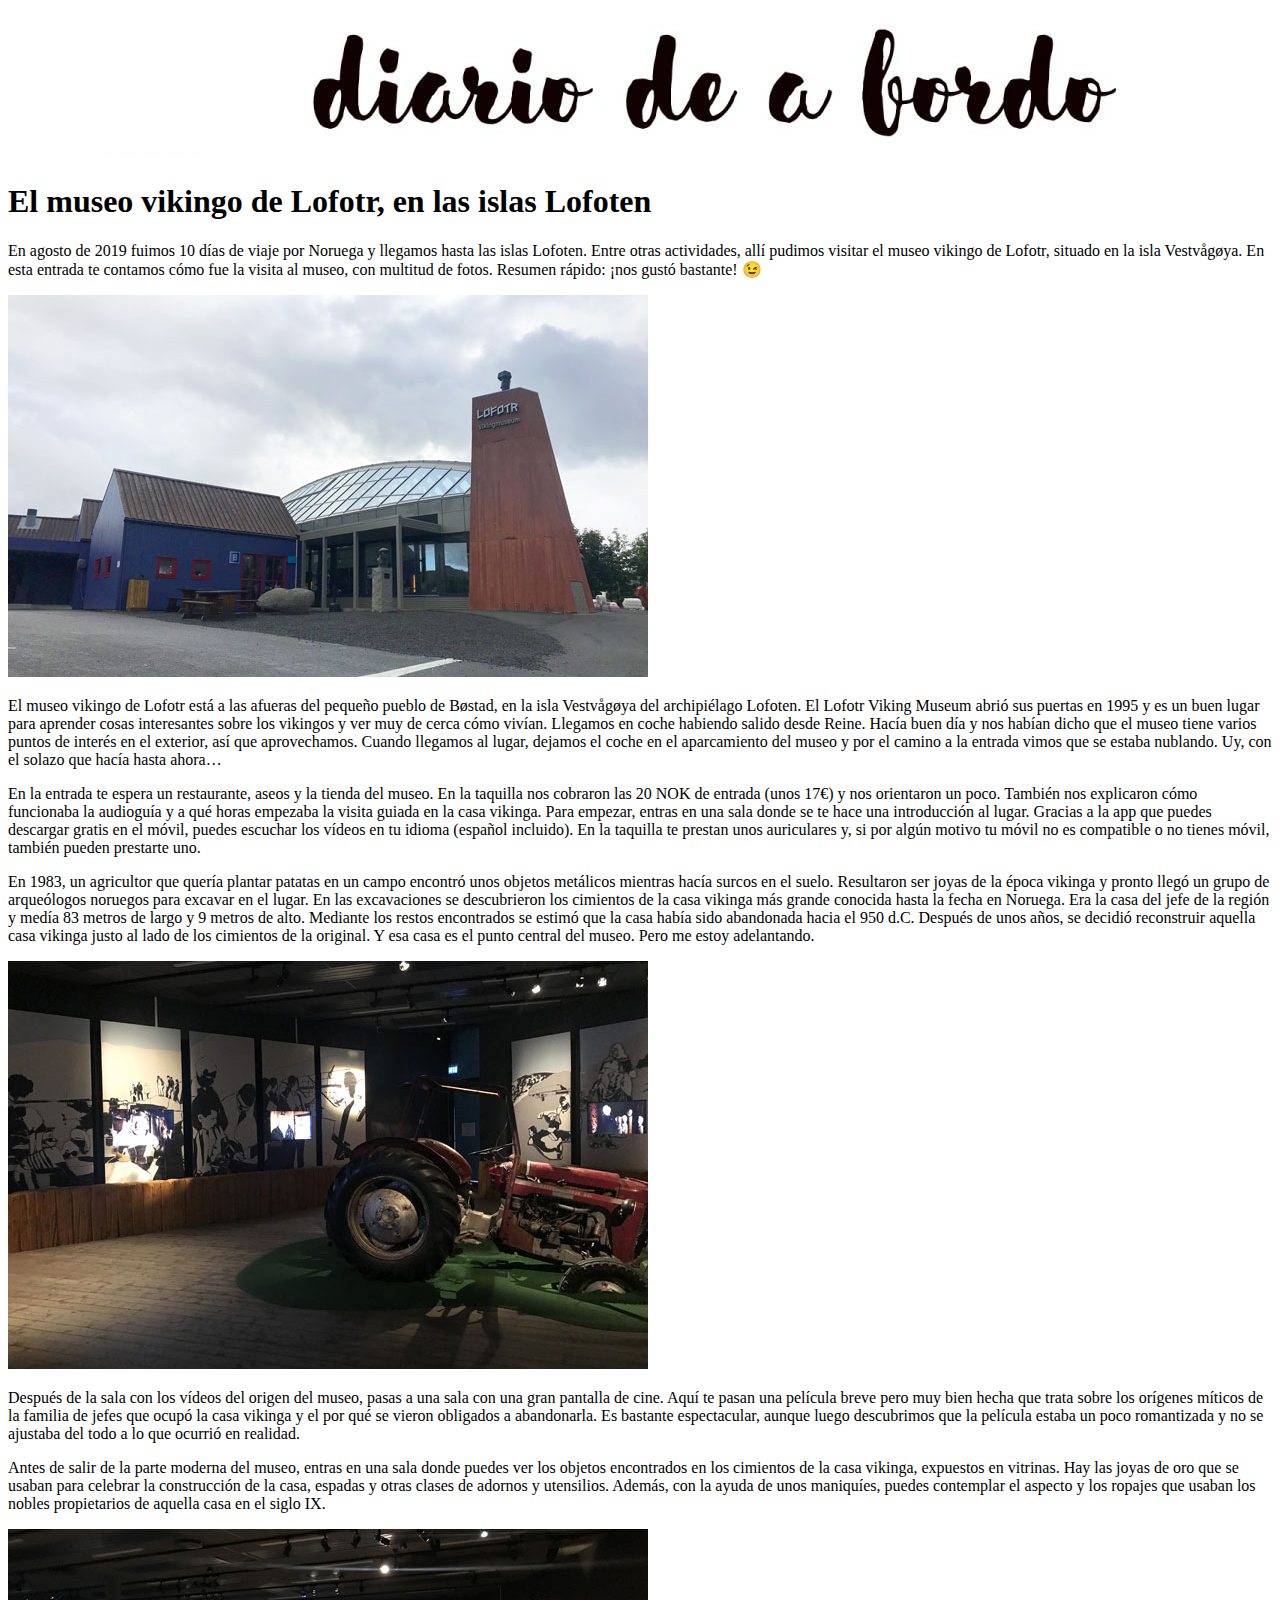
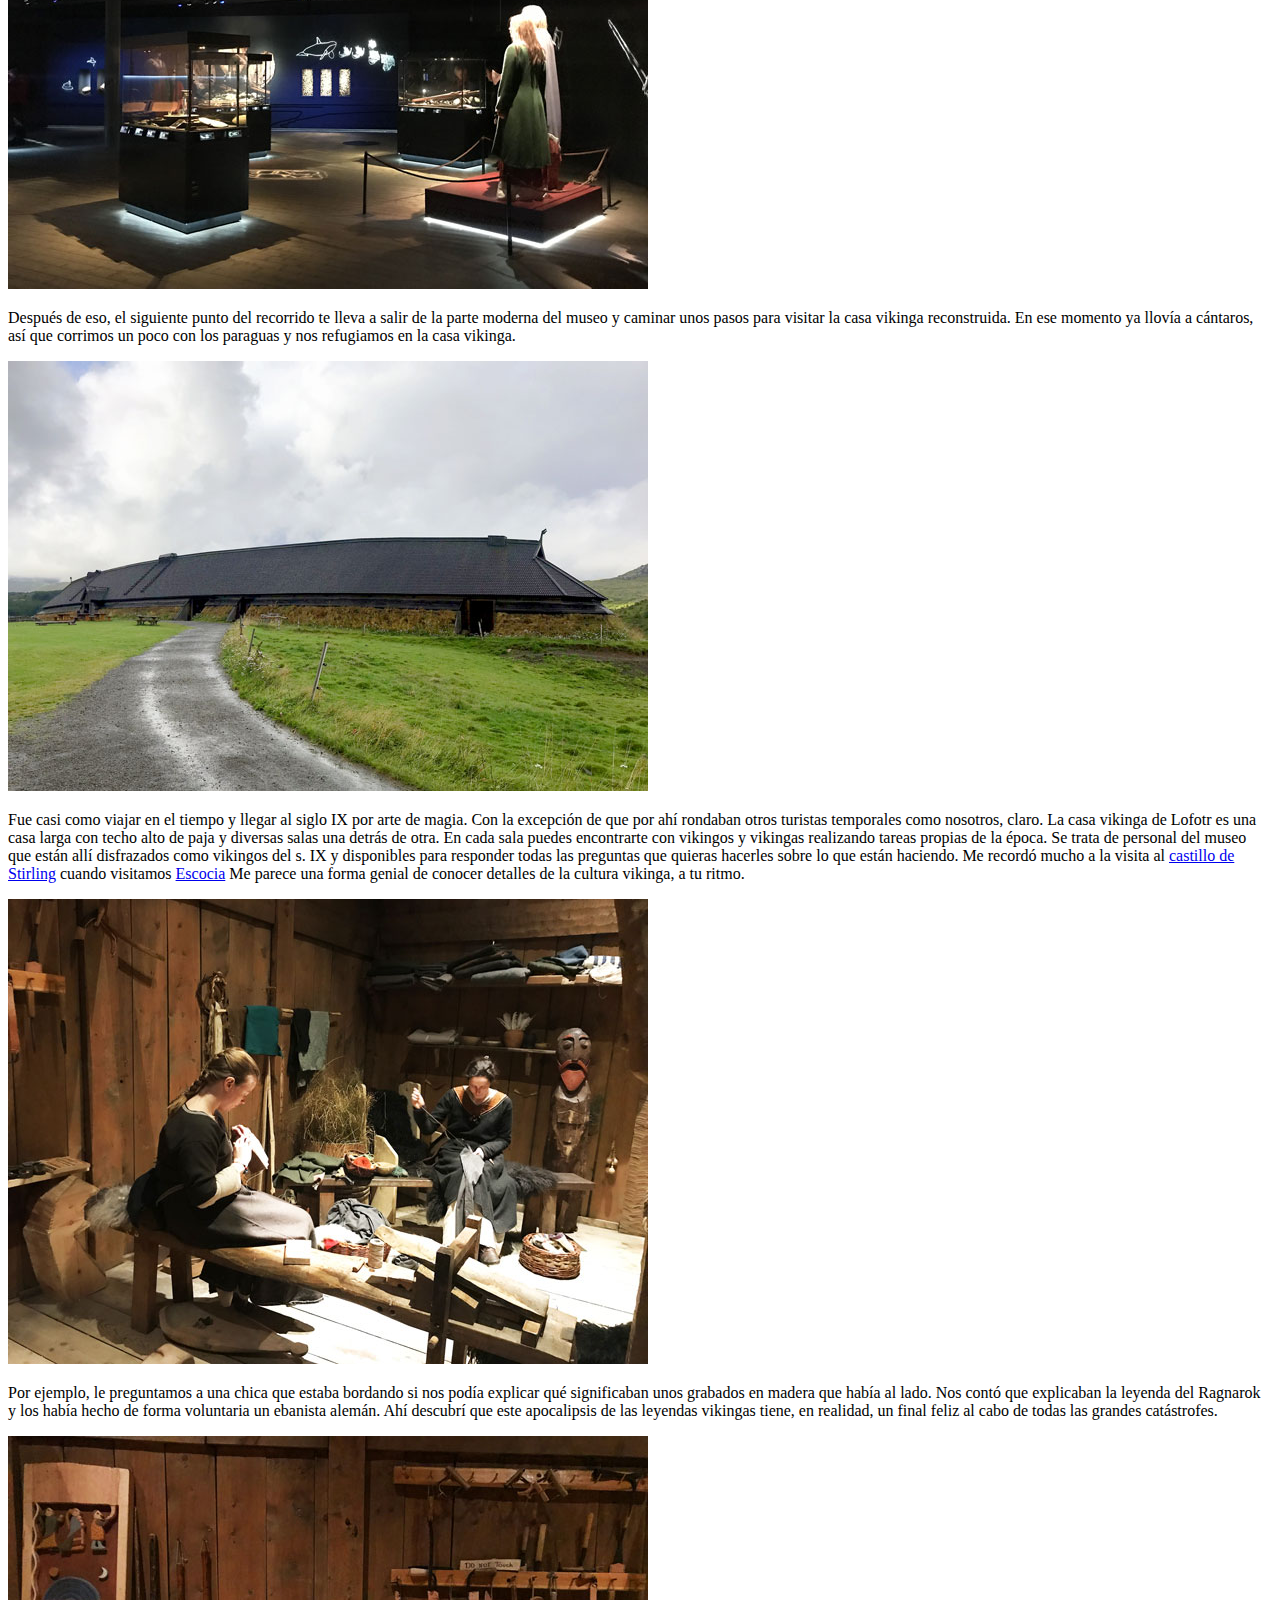
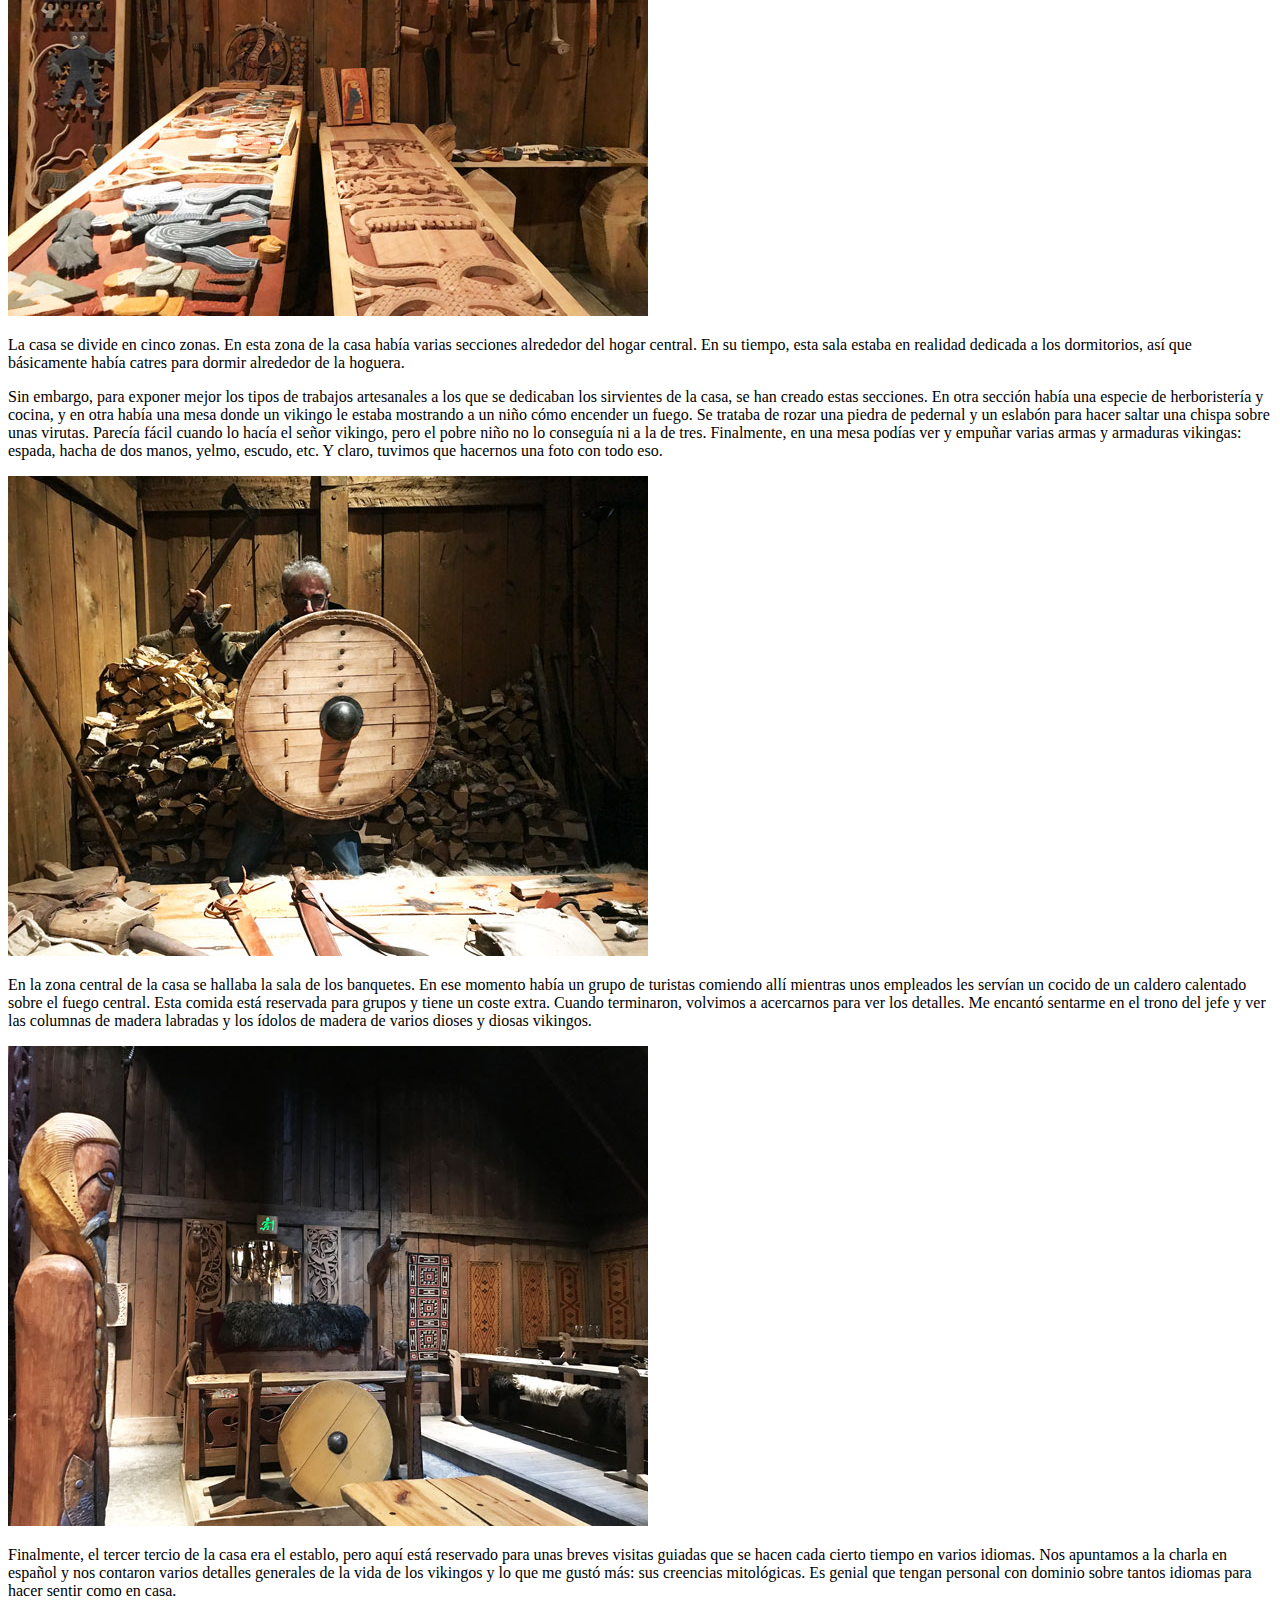
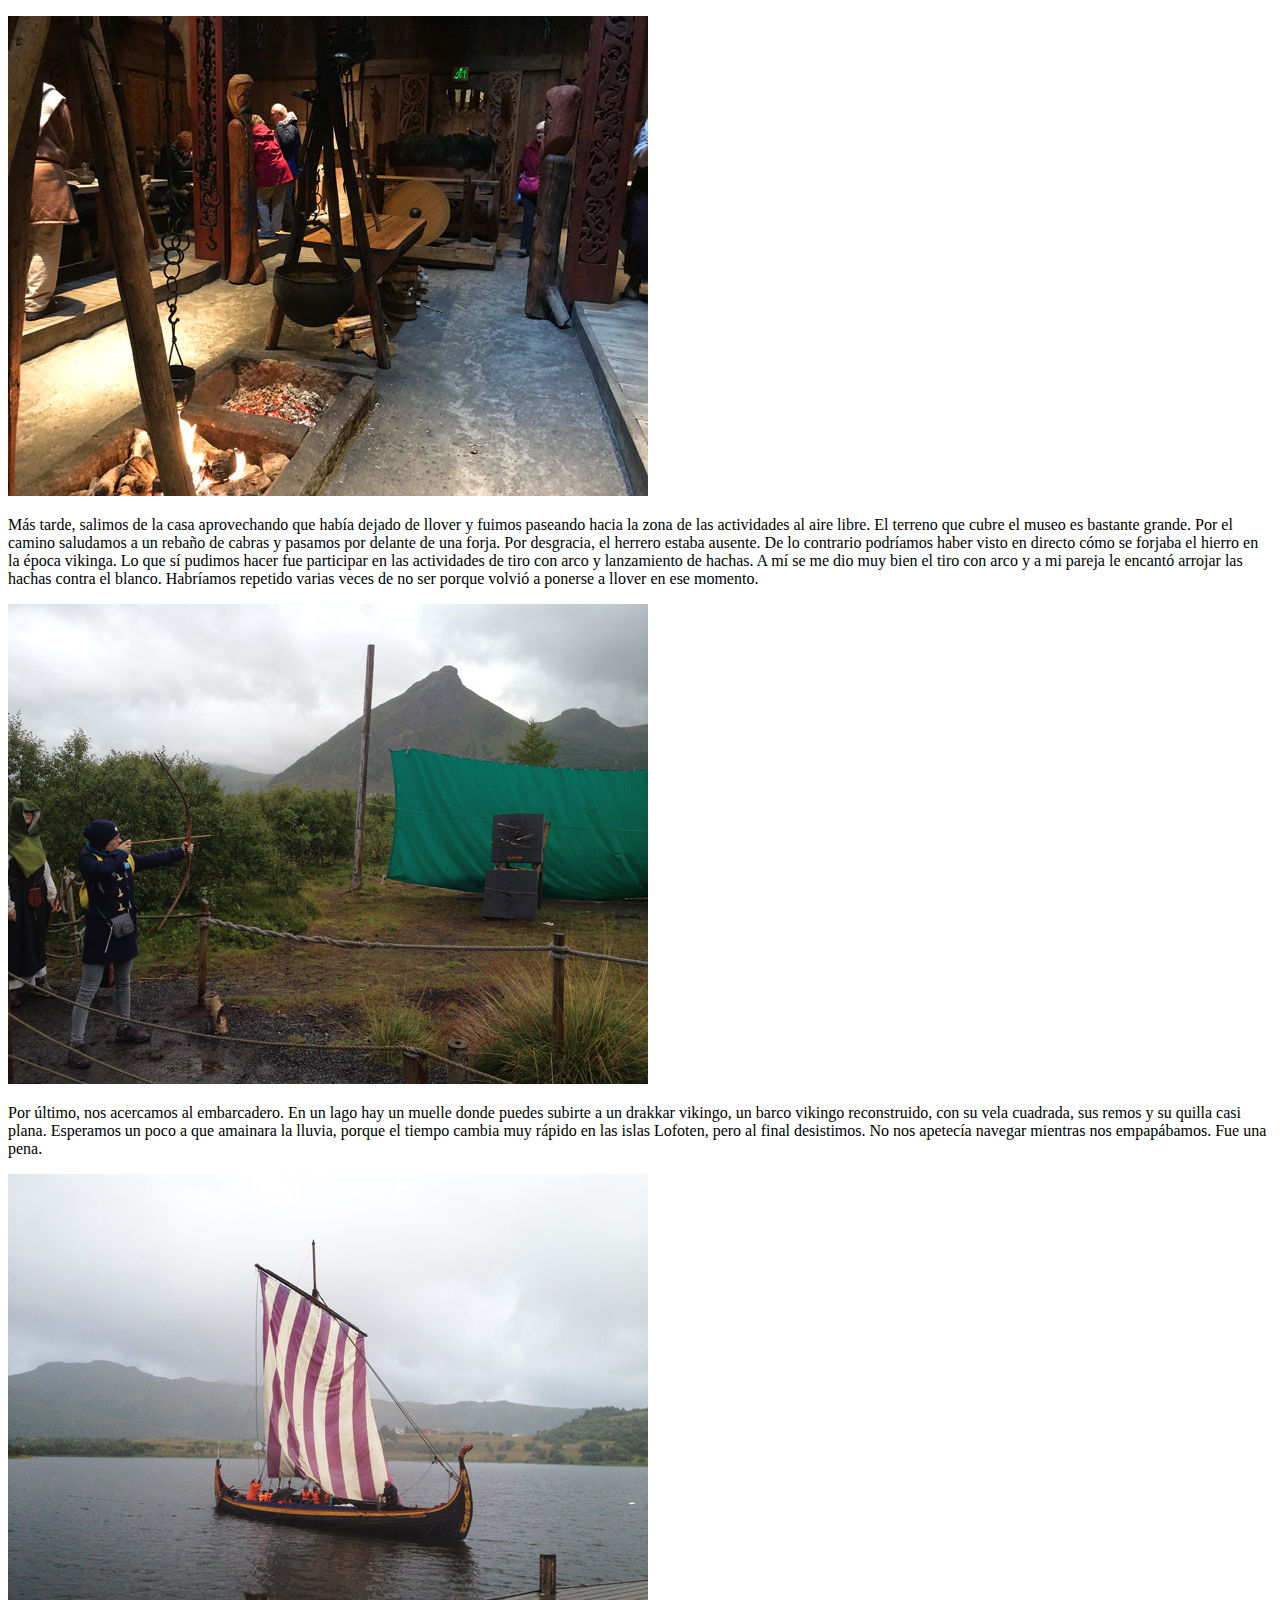
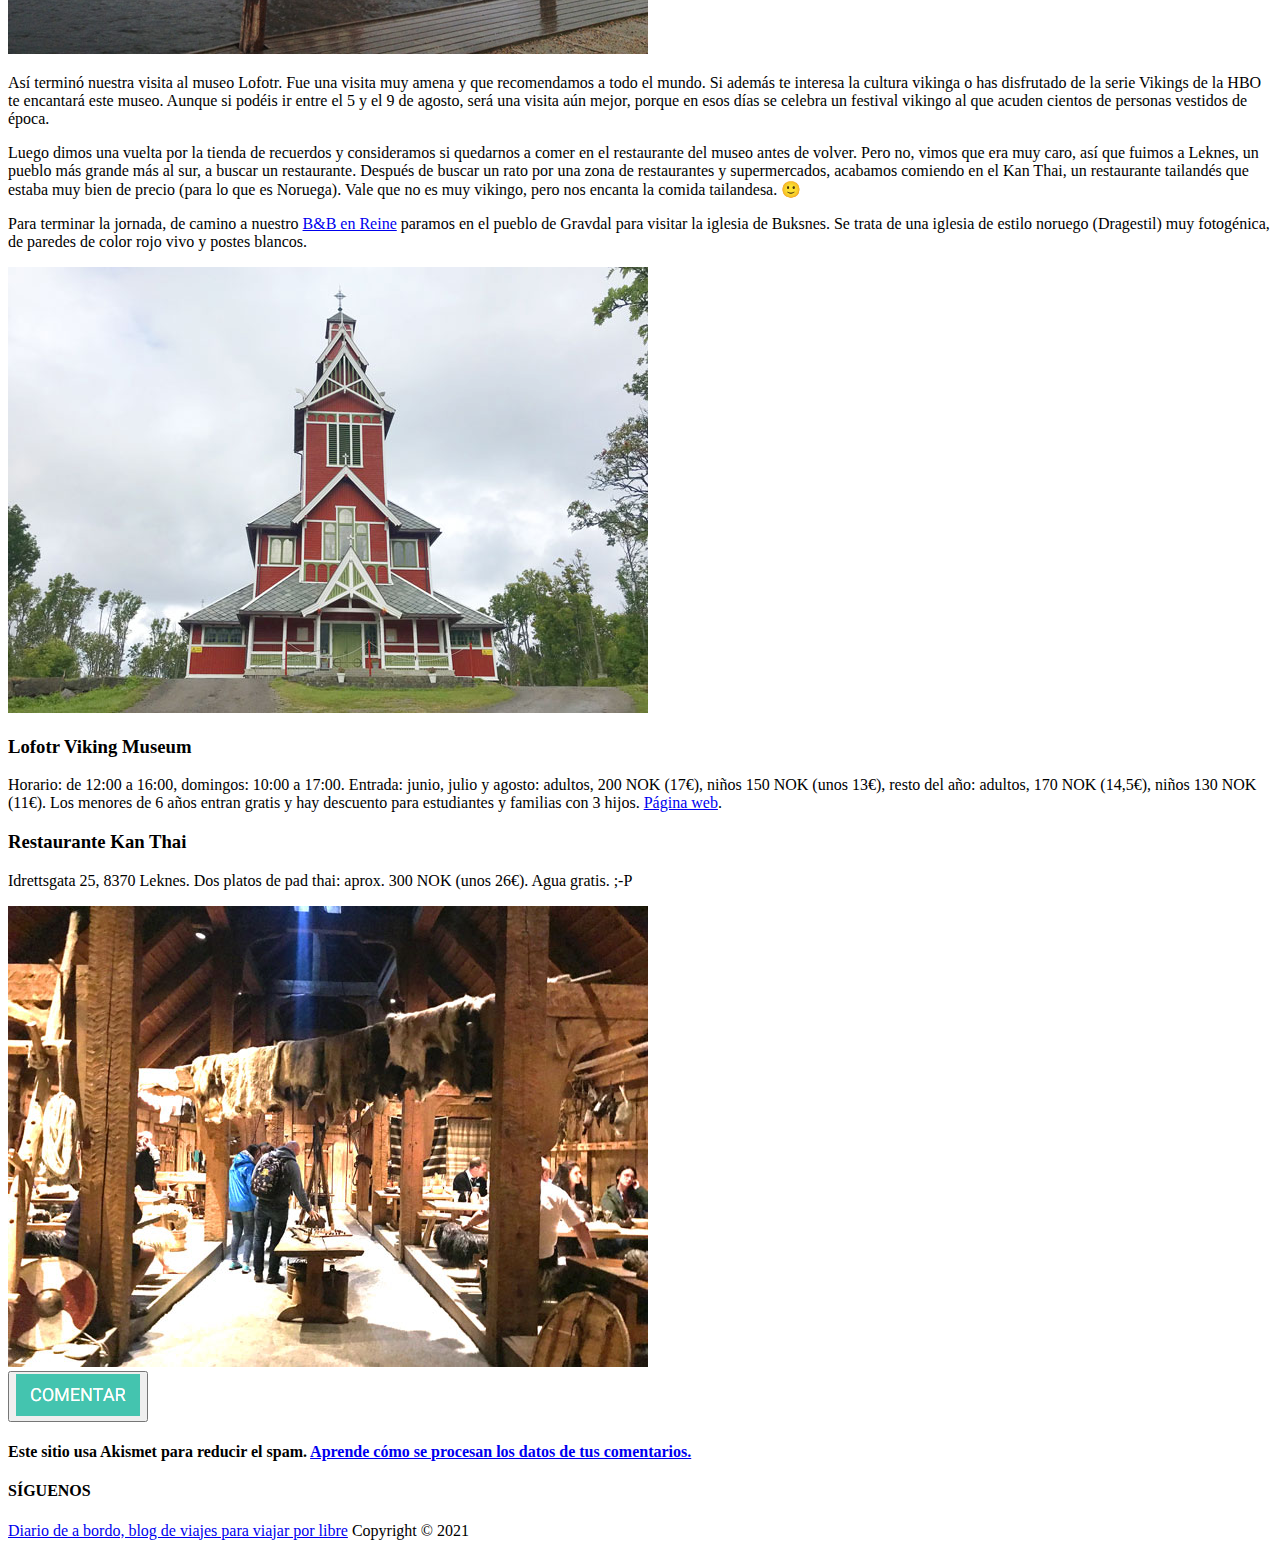
==== commit cf1aaa30: "Update index.html" ====
--- a/index.html
+++ b/index.html
@@ -11,204 +11,6 @@
                     <img src="images/header1.png" alt="Diario de a bordo, blog de viajes para viajar por libre">
                </a>
            </header>
-           <nav>
-                <ul>
-                     <li>
-                         <a href="https://www.diariodeabordoblog.com/viajes/africa">ÁFRICA</a>
-                     </li>
-                         <ul>
-                              <li>
-                                   <a href="https://www.diariodeabordoblog.com/viajes/africa/botswana">BOTSUANA</a>               
-                              </li>
-                              <li>
-                                   <a href="https://www.diariodeabordoblog.com/viajes/africa/egipto">EGIPTO</a>    
-                              </li>
-                              <li>
-                                   <a href="https://www.diariodeabordoblog.com/viajes/africa/marruecos">MARRUECOS</a>    
-                              </li>
-                              <li>
-                                   <a href="https://www.diariodeabordoblog.com/viajes/africa/namibia">NAMIBIA</a>    
-                              </li>
-                              <li>
-                                   <a href="https://www.diariodeabordoblog.com/viajes/africa/sudafrica">SUDÁFRICA</a>    
-                              </li>
-                              <li>
-                                   <a href="https://www.diariodeabordoblog.com/viajes/africa/tunes">TÚNEZ</a>    
-                              </li>
-                              <li>
-                                   <a href="https://www.diariodeabordoblog.com/viajes/africa/uganda">UGANDA</a>    
-                              </li>
-                              <li>
-                                   <a href="https://www.diariodeabordoblog.com/viajes/africa/zambia">ZAMBIA</a>    
-                              </li>
-                         </ul>
-                     <li>
-                         <a href="https://www.diariodeabordoblog.com/viajes/america">AMÉRICA</a>
-                     </li>
-                         <ul>
-                              <li>
-                                   <a href="https://www.diariodeabordoblog.com/viajes/america/argentina">ARGENTINA</a>               
-                              </li>
-                              <li>
-                                   <a href="https://www.diariodeabordoblog.com/viajes/america/belize">BELIZE</a>    
-                              </li>
-                              <li>
-                                   <a href="https://www.diariodeabordoblog.com/viajes/america/guatemala">GUATEMALA</a>    
-                              </li>
-                              <li>
-                                   <a href="https://www.diariodeabordoblog.com/viajes/america/honduras">HONDURAS</a>    
-                              </li>
-                              <li>
-                                   <a href="https://www.diariodeabordoblog.com/viajes/america/mexico">MÉXICO</a>    
-                              </li>
-                              <li>
-                                   <a href="https://www.diariodeabordoblog.com/viajes/america/peru">PERÚ</a>    
-                              </li>
-                              <li>
-                                   <a href="https://www.diariodeabordoblog.com/viajes/america/usa">USA</a>    
-                              </li>  
-                         </ul>
-                     <li>
-                         <a href="https://www.diariodeabordoblog.com/viajes/asia">ASIA</a>
-                     </li>
-                         <ul>
-                              <li>
-                                   <a href="https://www.diariodeabordoblog.com/viajes/asia/camboya">CAMBOYA</a>               
-                              </li>
-                              <li>
-                                   <a href="https://www.diariodeabordoblog.com/viajes/asia/china">CHINA</a>    
-                              </li>
-                              <li>
-                                   <a href="https://www.diariodeabordoblog.com/viajes/asia/dubai-asia">DUBÁI</a>    
-                              </li>
-                              <li>
-                                   <a href="https://www.diariodeabordoblog.com/viajes/asia/japon">JAPÓN</a>    
-                              </li>
-                              <li>
-                                   <a href="https://www.diariodeabordoblog.com/viajes/asia/jordania">JORDANIA</a>    
-                              </li>
-                              <li>
-                                   <a href="https://www.diariodeabordoblog.com/viajes/asia/india">INDIA</a>    
-                              </li>
-                              <li>
-                                   <a href="https://www.diariodeabordoblog.com/viajes/asia/indonesia">INDONESIA</a>    
-                              </li>
-                              <li>
-                                   <a href="https://www.diariodeabordoblog.com/viajes/asia/maldivas">MALDIVAS</a>    
-                              </li>
-                              <li>
-                                   <a href="https://www.diariodeabordoblog.com/viajes/asia/qatar">QATAR</a>    
-                              </li>
-                              <li>
-                                   <a href="https://www.diariodeabordoblog.com/viajes/asia/singapur">SINGAPUR</a>    
-                              </li>
-                              <li>
-                                   <a href="https://www.diariodeabordoblog.com/viajes/asia/vietnam">VIETNAM</a>    
-                              </li>  
-                         </ul>
-                     <li>
-                         <a href="https://www.diariodeabordoblog.com/viajes/europa">EUROPA</a>
-                     </li>
-                         <ul>
-                              <li>
-                                   <a href="https://www.diariodeabordoblog.com/viajes/europa/alemania-europa">ALEMANIA</a>               
-                              </li>
-                              <li>
-                                   <a href="https://www.diariodeabordoblog.com/viajes/europa/andorra">ANDORRA</a>    
-                              </li>
-                              <li>
-                                   <a href="https://www.diariodeabordoblog.com/viajes/europa/belgica">BÉLGICA</a>    
-                              </li>
-                              <li>
-                                   <a href="https://www.diariodeabordoblog.com/viajes/europa/escocia">ESCOCIA</a>    
-                              </li>
-                              <li>
-                                   <a href="https://www.diariodeabordoblog.com/viajes/europa/espana">ESPAÑA</a>    
-                              </li>
-                              <li>
-                                   <a href="https://www.diariodeabordoblog.com/viajes/europa/francia">FRANCIA</a>    
-                              </li>
-                              <li>
-                                   <a href="https://www.diariodeabordoblog.com/viajes/europa/finlandia">FINLANDIA</a>    
-                              </li>
-                              <li>
-                                   <a href="https://www.diariodeabordoblog.com/viajes/europa/grecia">GRECIA</a>    
-                              </li>
-                              <li>
-                                   <a href="https://www.diariodeabordoblog.com/viajes/europa/hungria">HUNGRÍA</a>    
-                              </li>
-                              <li>
-                                   <a href="https://www.diariodeabordoblog.com/viajes/europa/inglaterra">INGLATERRA</a>    
-                              </li>
-                              <li>
-                                   <a href="https://www.diariodeabordoblog.com/viajes/europa/islandia">ISLANDIA</a>    
-                              </li>
-                              <li>
-                                   <a href="https://www.diariodeabordoblog.com/viajes/europa/italia">ITALIA</a>    
-                              </li>
-                              <li>
-                                   <a href="https://www.diariodeabordoblog.com/viajes/europa/noruega">NORUEGA</a>    
-                              </li>
-                              <li>
-                                   <a href="https://www.diariodeabordoblog.com/viajes/europa/polonia">POLONIA</a>    
-                              </li>
-                              <li>
-                                   <a href="https://www.diariodeabordoblog.com/viajes/europa/portugal">PORTUGAL</a>    
-                              </li>
-                              <li>
-                                   <a href="https://www.diariodeabordoblog.com/viajes/europa/rumania-europa">RUMANIA</a>    
-                              </li>
-                              <li>
-                                   <a href="https://www.diariodeabordoblog.com/viajes/europa/rusia">RUSIA</a>    
-                              </li>
-                              <li>
-                                   <a href="https://www.diariodeabordoblog.com/viajes/europa/suecia">SUECIA</a>    
-                              </li>  
-                         </ul>
-                     <li>
-                         <a href="https://www.diariodeabordoblog.com/viajes/oceania">OCEANÍA</a>
-                     </li>
-                         <ul>
-                              <li>
-                                   <a href="https://www.diariodeabordoblog.com/viajes/oceania/australia">AUSTRALIA</a>               
-                              </li>
-                         </ul>
-                     <li>
-                         <a href="https://www.diariodeabordoblog.com/viajes/guias-de-viaje">GUÍAS DE VIAJE</a>
-                     </li>
-                     <li>
-                         <a href="https://www.diariodeabordoblog.com/blog/curriculum-viajero.html">NOSOTROS</a>
-                     </li>
-                         <ul>
-                              <li>
-                                   <a href="https://www.diariodeabordoblog.com/contacto-2">CONTACTO</a>               
-                              </li>
-                              <li>
-                                   <a href="https://www.diariodeabordoblog.com/media-kit-diario-de-a-bordo">MEDIA KIT DIARIO DE A BORDO</a>    
-                              </li>
-                              <li>
-                                   <a href="https://www.diariodeabordoblog.com/politica-de-privacidad">POLÍTICA DE PRIVACIDAD</a>    
-                              </li>
-                              <li>
-                                   <a href="https://www.diariodeabordoblog.com/politica-de-cookies">POLÍTICA DE COOKIES</a>    
-                              </li>
-                         </ul>
-                </ul>
-                <ul>
-                     <li>
-                         <a href="https://www.diariodeabordoblog.com/">Home</a>
-                     </li>
-                     <li>
-                         <a href="https://www.diariodeabordoblog.com/viajes/europa">Europa</a>
-                     </li>
-                     <li>
-                         <a href="https://www.diariodeabordoblog.com/viajes/europa/noruega">Noruega</a>
-                     </li>
-                     <li>
-                         El museo vikingo de Lofotr, en las islas Lofoten
-                     </li>
-                </ul>
-           </nav>
            <article>
                 <h1>
                     El museo vikingo de Lofotr, en las islas Lofoten
@@ -392,90 +194,6 @@
                 </p>
                 <img src="images/13.png" alt="Restaurante Kan Thai">
            </article>
-           <section>
-               <a href="https://www.facebook.com/login.php?skip_api_login=1&api_key=966242223397117&signed_next=1&next=https%3A%2F%2Fwww.facebook.com%2Fsharer%2Fsharer.php%3Fu%3Dhttps%253A%252F%252Fwww.diariodeabordoblog.com%252Feuropa%252Fnoruega%252Fel-museo-vikingo-de-lofotr-en-las-islas-lofoten.html&cancel_url=https%3A%2F%2Fwww.facebook.com%2Fdialog%2Fclose_window%2F%3Fapp_id%3D966242223397117%26connect%3D0%23_%3D_&display=popup&locale=es_LA">
-                    <img src="images/facebook.png" alt="Facebook">
-               </a>
-               <a href="https://plus.google.com/share?url=https%3A%2F%2Fwww.diariodeabordoblog.com%2Feuropa%2Fnoruega%2Fel-museo-vikingo-de-lofotr-en-las-islas-lofoten.html">
-                    <img src="images/g+.png" alt="Google">
-               </a>
-               <a href="https://twitter.com/intent/tweet?text=El%20museo%20vikingo%20de%20Lofotr%2C%20en%20las%20islas%20Lofoten%20via%20%40diariodeabordo&url=https%3A%2F%2Fwww.diariodeabordoblog.com%2Feuropa%2Fnoruega%2Fel-museo-vikingo-de-lofotr-en-las-islas-lofoten.html">
-                    <img src="images/twitter.png" alt="Twitter">
-               </a>
-               <a href="https://ar.pinterest.com/pin/create/button/?url=https://www.diariodeabordoblog.com/europa/noruega/el-museo-vikingo-de-lofotr-en-las-islas-lofoten.html&media=https://www.diariodeabordoblog.com/wp-content/uploads/2020/03/Barco-vikingo-en-el-museo-Lofotr.jpg&description=El%20museo%20vikingo%20de%20Lofotr,%20en%20las%20islas%20Lofoten">
-                    <img src="images/pinterest.png" alt="Pinterest">
-               </a>
-               <a href="mailto:?subject=El museo vikingo de Lofotr, en las islas Lofoten&body=https://www.diariodeabordoblog.com/europa/noruega/el-museo-vikingo-de-lofotr-en-la
-               s-islas-lofoten.html">
-                    <img src="images/mail.png" alt="Email">
-               </a>
-               <a href="https://www.diariodeabordoblog.com/america/honduras/visitar-las-ruinas-mayas-de-copan-honduras.html">
-                    <img src="images/post.png" alt="Post anterior">
-               </a>
-           </section>
-           <section>
-                <h3>
-                    SOBRE NOSOTROS
-                </h3>
-                <img src="images/cat.png" alt="Gato">
-                <h3>
-                    Diario De A Bordo
-                </h3>
-                <p>
-                    Isabel & Xavier son amantes de los viajes, los idiomas y de Japón.
-                     Ambos son capitanes de Diario de a bordo.
-                </p>
-                <a href="https://www.diariodeabordoblog.com/author/isabel">Más sobre nosotros</a>
-                <h3>
-                    DEJA UN COMENTARIO
-               </h3>
-           </section>
-           <form action="process.php" method="POST">
-               <label>
-                    <input type="text" placeholder="Deja tu comentario (los enlaces no se publicarán)">
-               </label>
-               <label>
-                    <input type="text" placeholder="Nombre">
-               </label>
-               <label>
-                    <input type="text"  placeholder="Email">
-               </label>
-               <label>
-                    <input type="text" placeholder="web (el link no se publicará)">
-               </label>
-          </form>
-          <section>
-               <h4>
-                    Información sobre protección de datos
-               </h4>
-               <ul>
-                    <li>
-                         Responsable: Isabel Romano
-                    </li>
-                    <li>
-                         Fin del tratamiento: Controlar el spam y gestión de comentarios.
-                    </li>
-                    <li>
-                         Legitimación: Tu consentimiento.
-                    </li>
-                    <li>
-                         Comunicación de los datos: No se comunicarán los datos a terceros salvo por obligación legal.
-                    </li>
-                    <li>
-                         Derechos: Acceso, rectificación, portabilidad, olvido.
-                    </li>
-                    <li>
-                         Contacto: iromano.diario @ gmail .com
-                    </li>
-                    <li>
-                         Información adicional: Más información en nuestra política de privacidad
-                    </li>
-               </ul>
-               <input type="checkbox" id="entendido">
-               <label for="entendido"> 
-                    He leído y acepto la <a href="https://www.diariodeabordoblog.com/politica-de-privacidad">Política de privacidad</a> *
-               </label>
-          </section>
           <footer>
                <button>
                     <input type="image" src="images/comentar.png" alt="Comentar">
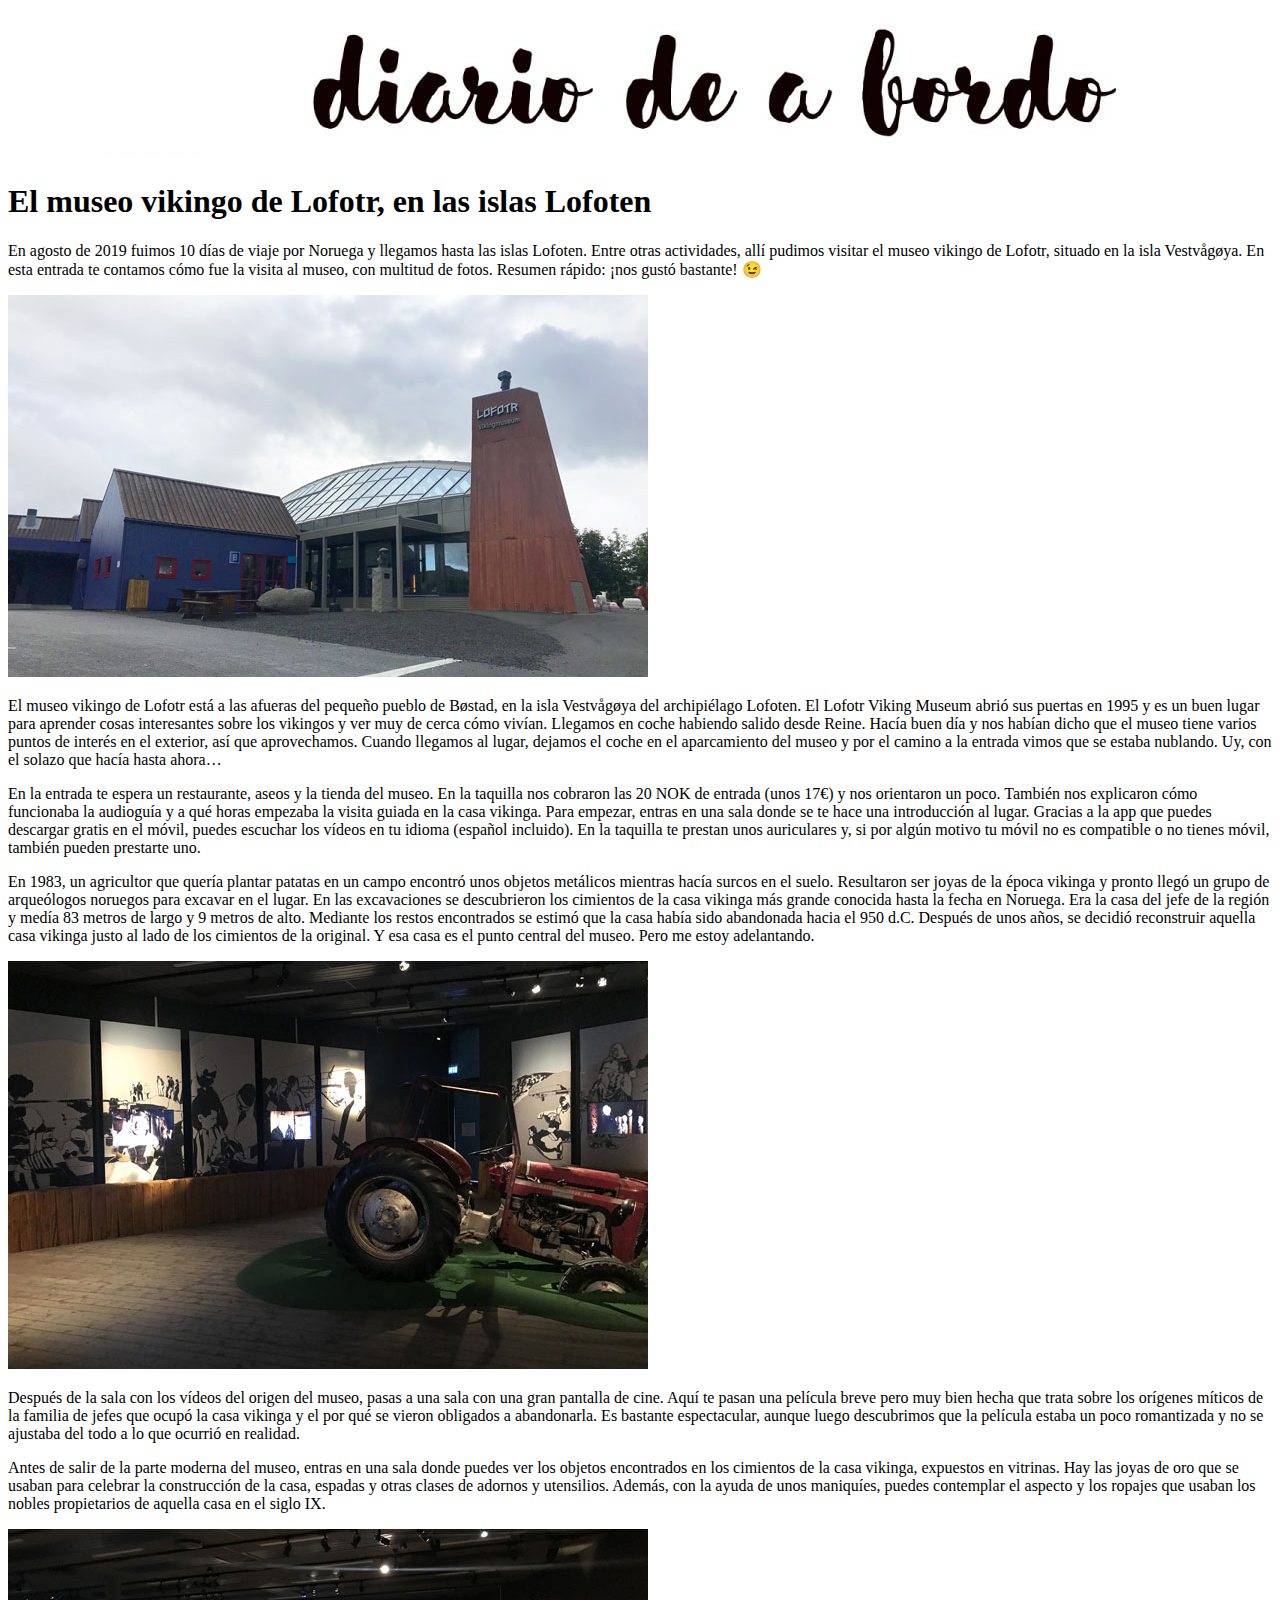
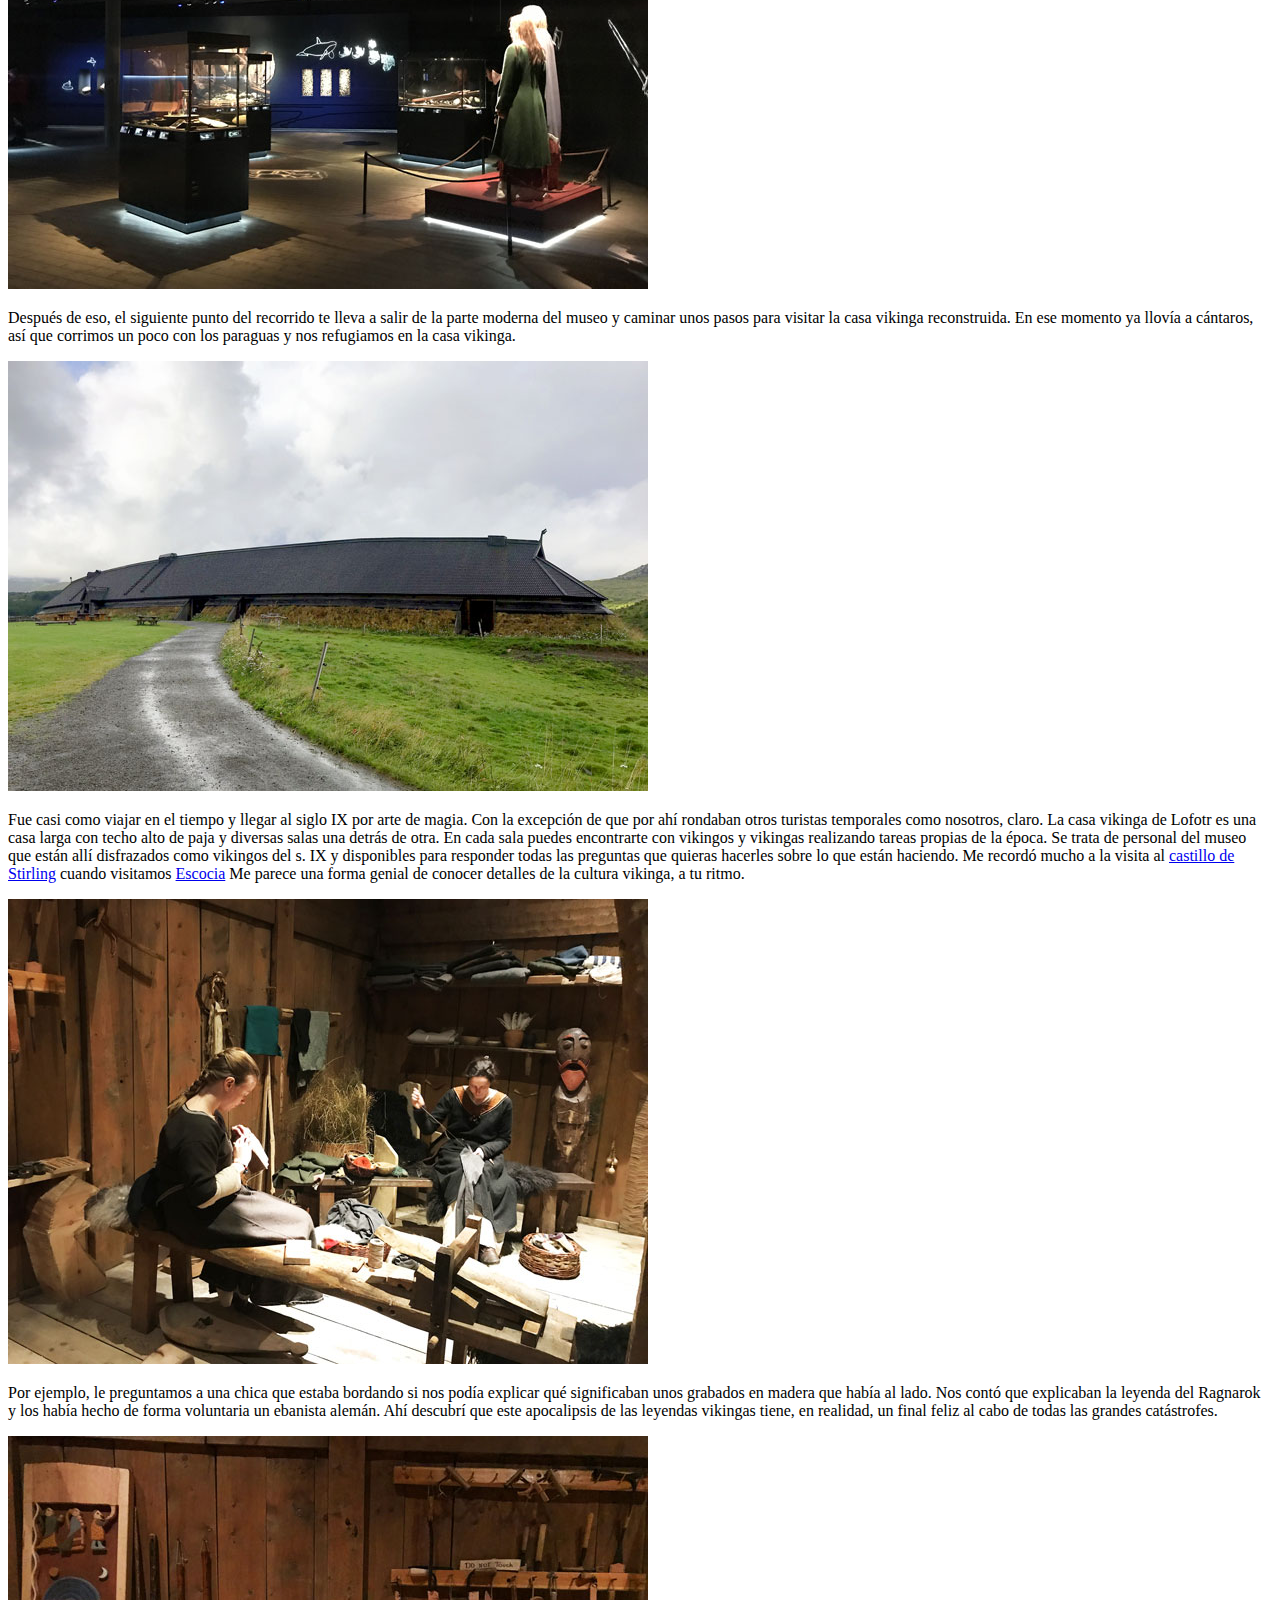
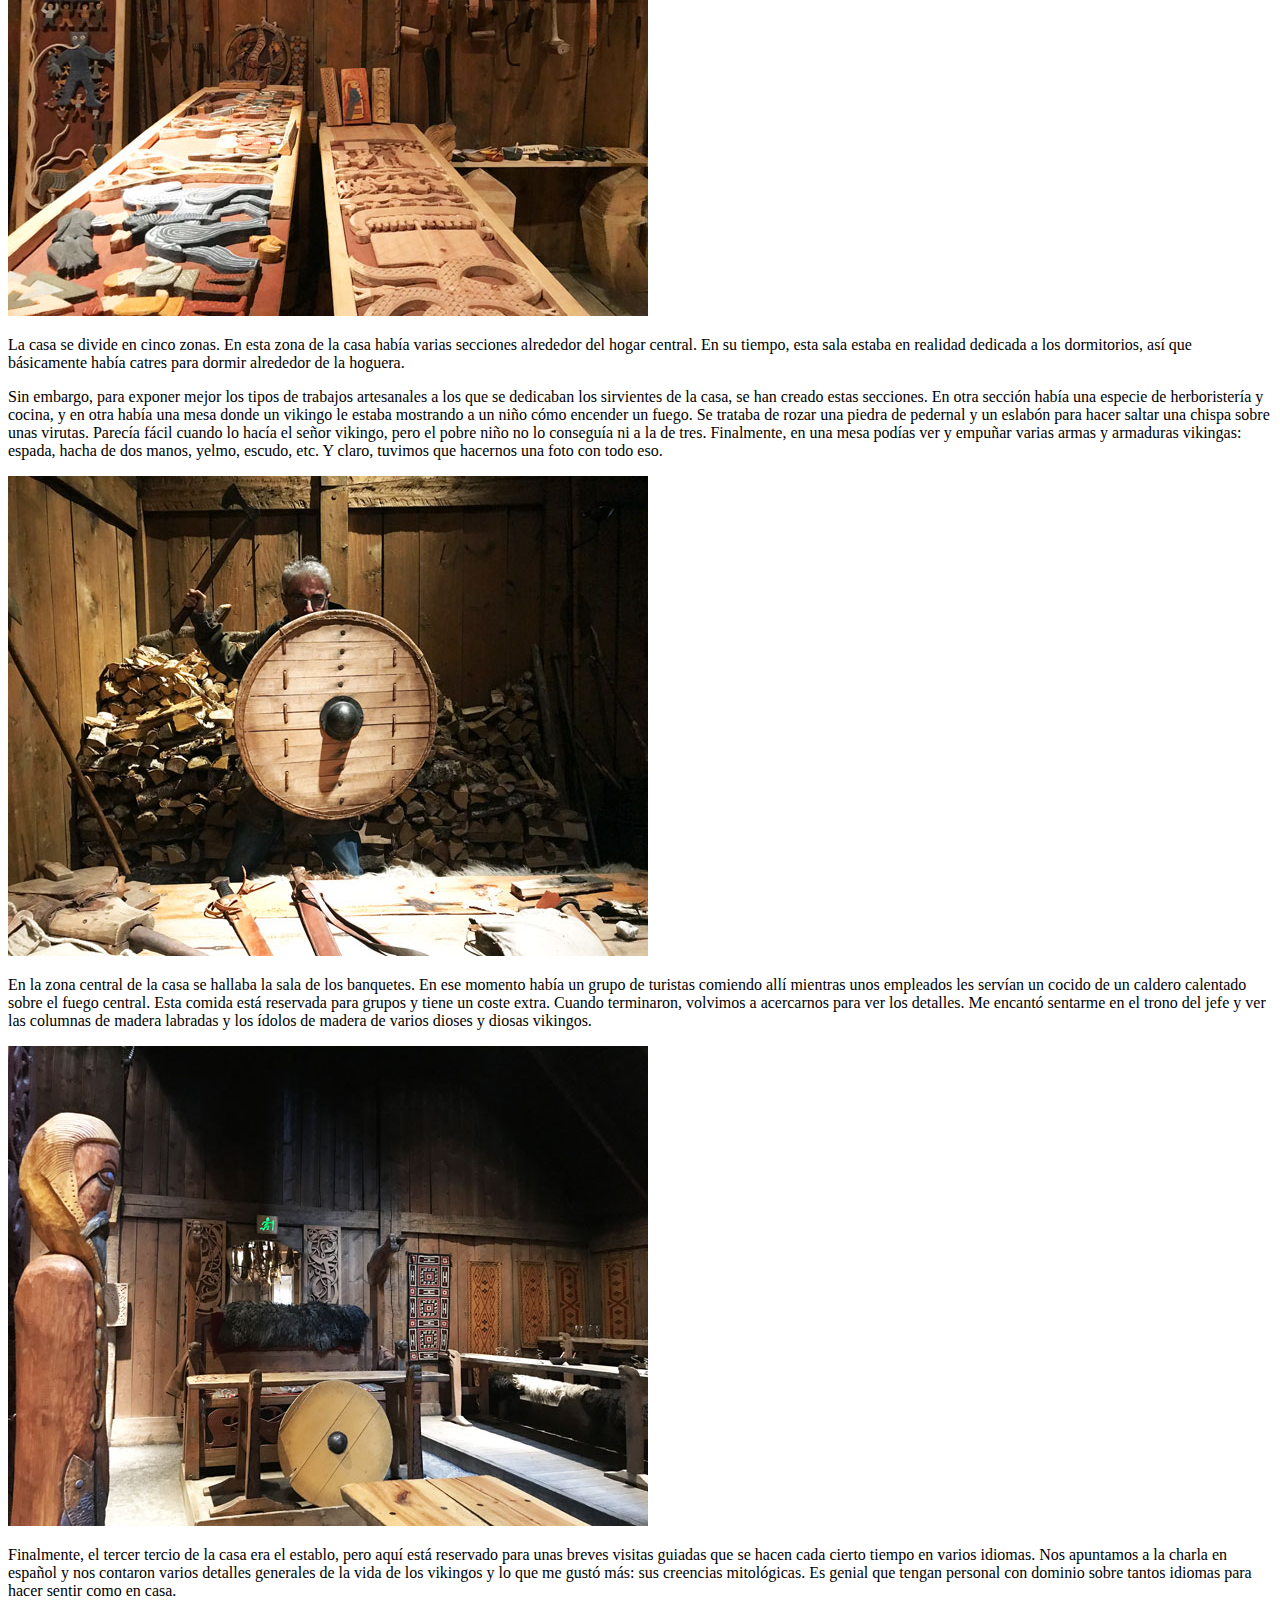
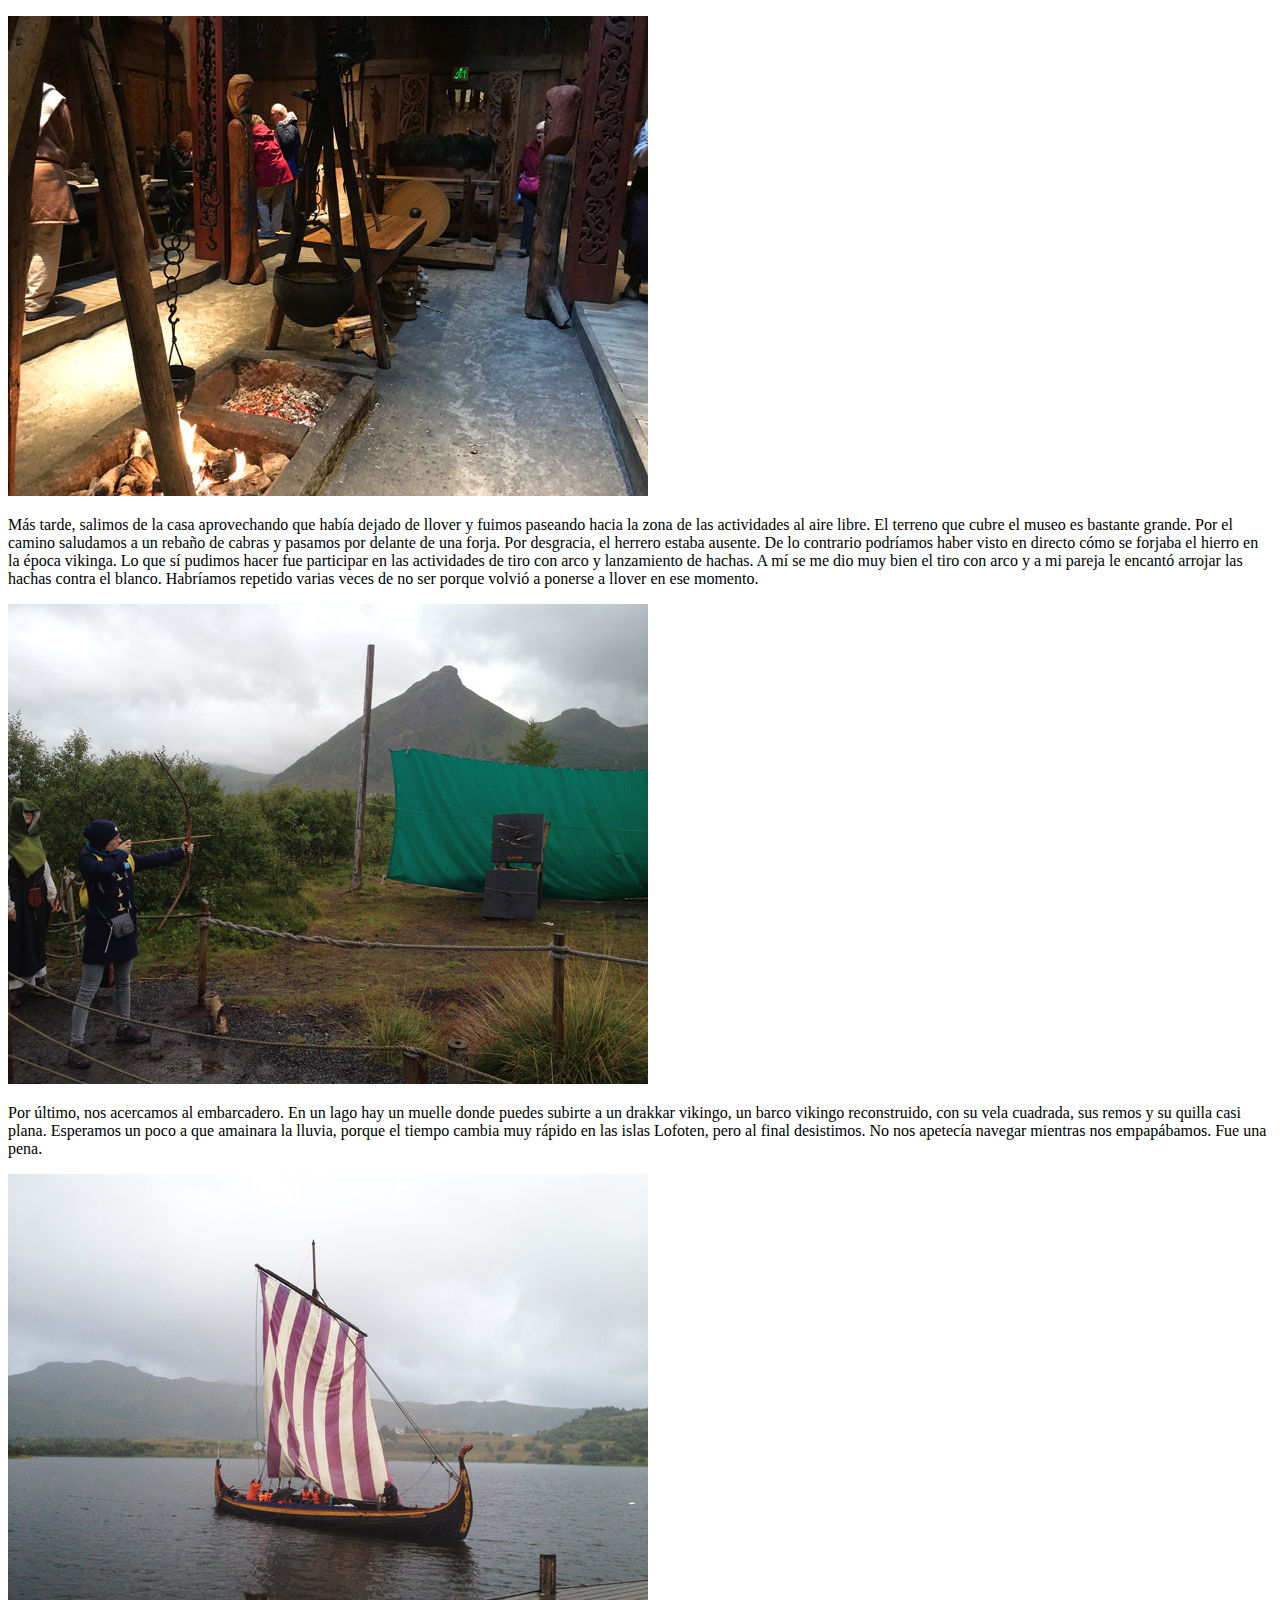
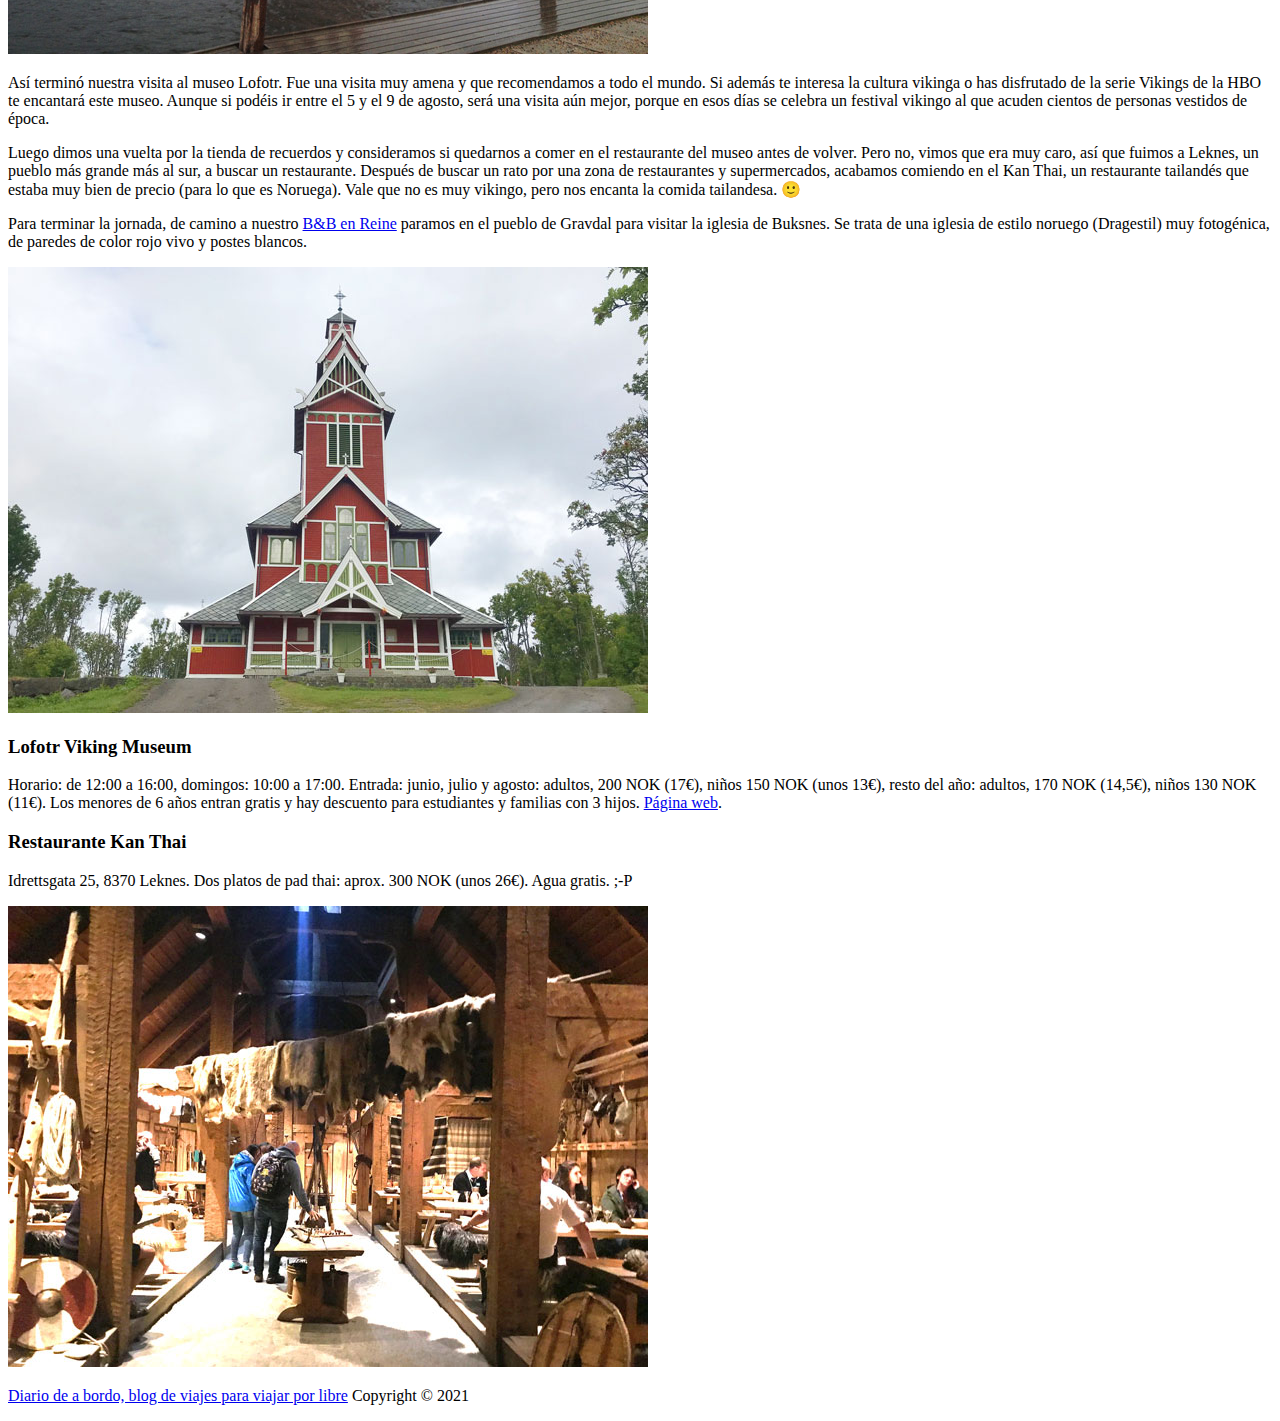
==== commit 1383d5da: "Update index.html" ====
--- a/index.html
+++ b/index.html
@@ -195,15 +195,6 @@
                 <img src="images/13.png" alt="Restaurante Kan Thai">
            </article>
           <footer>
-               <button>
-                    <input type="image" src="images/comentar.png" alt="Comentar">
-               </button>
-               <h4>
-                    Este sitio usa Akismet para reducir el spam. <a href="https://akismet.com/privacy/">Aprende cómo se procesan los datos de tus comentarios.</a> 
-               </h4>
-               <h4>
-                    SÍGUENOS
-               </h4>
                <p>
                     <a href="https://www.diariodeabordoblog.com/">Diario de a bordo, blog de viajes para viajar por libre</a> Copyright © 2021
                </p>
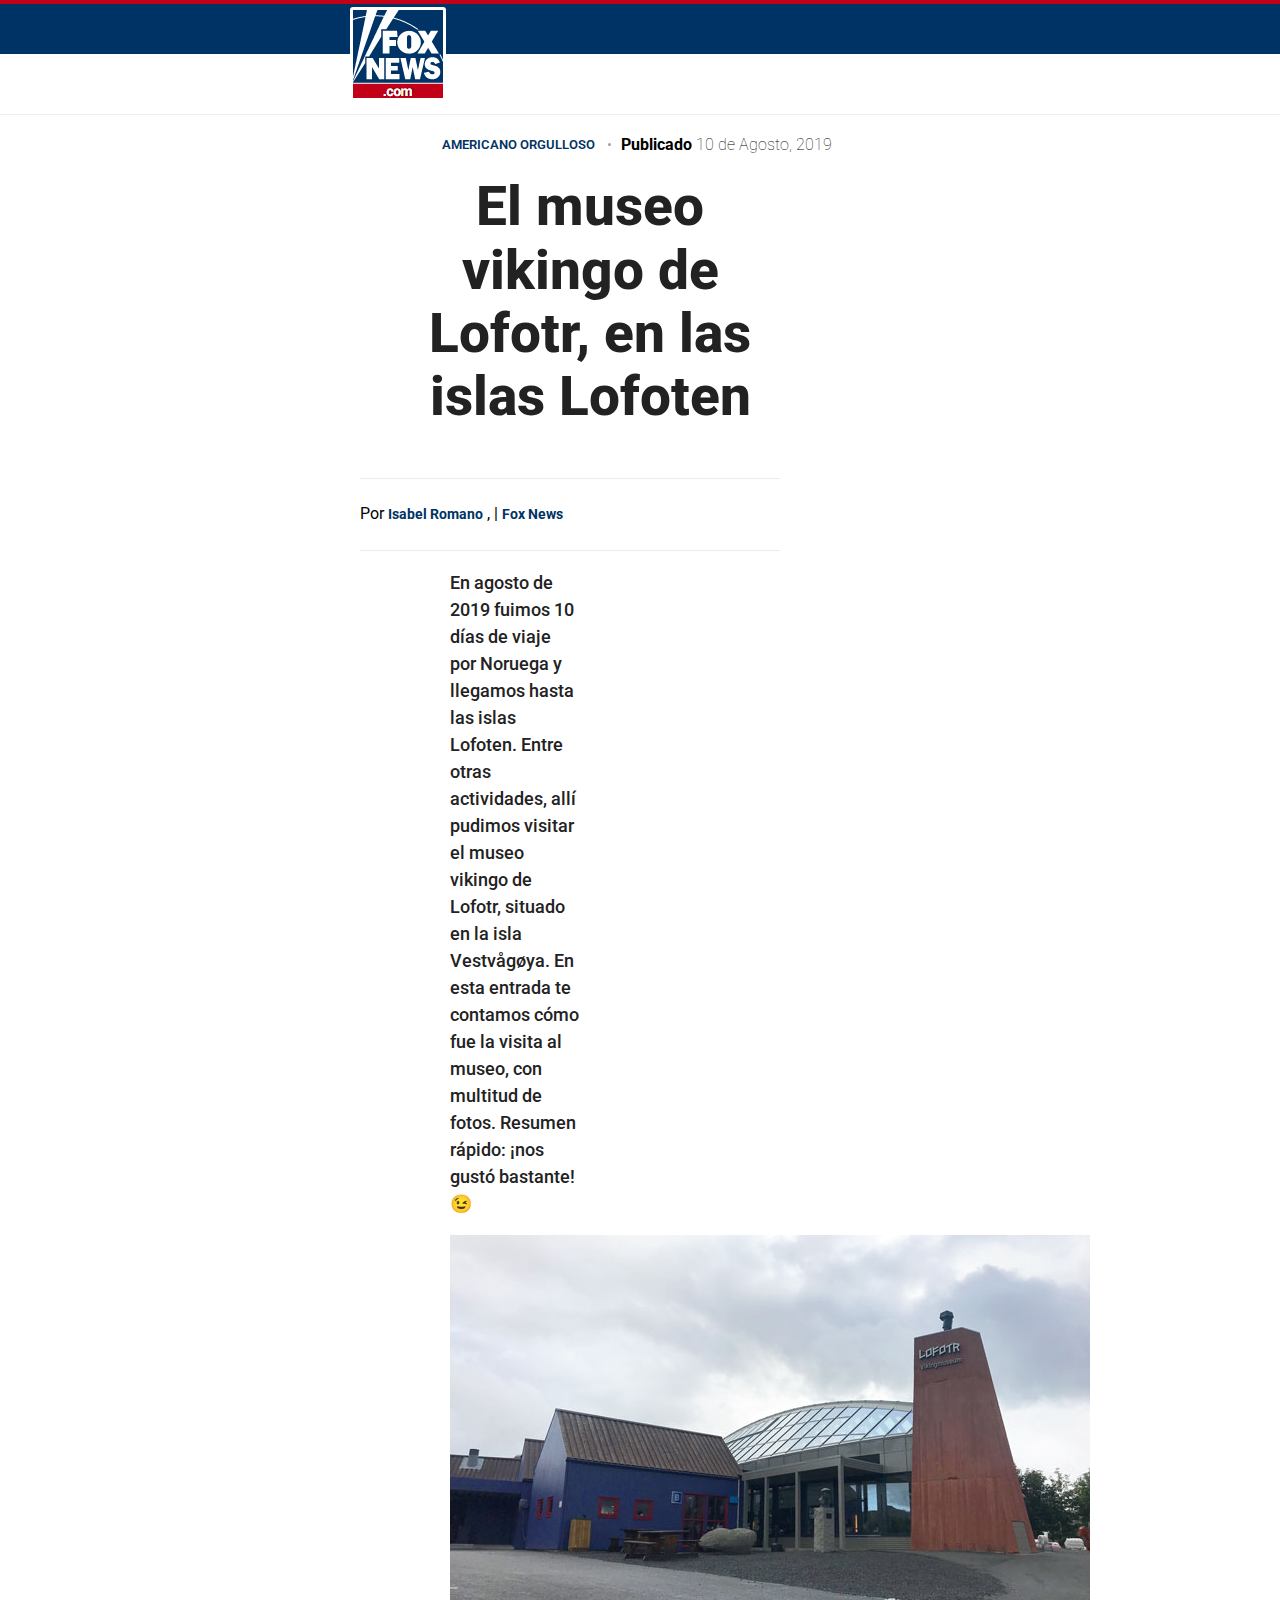
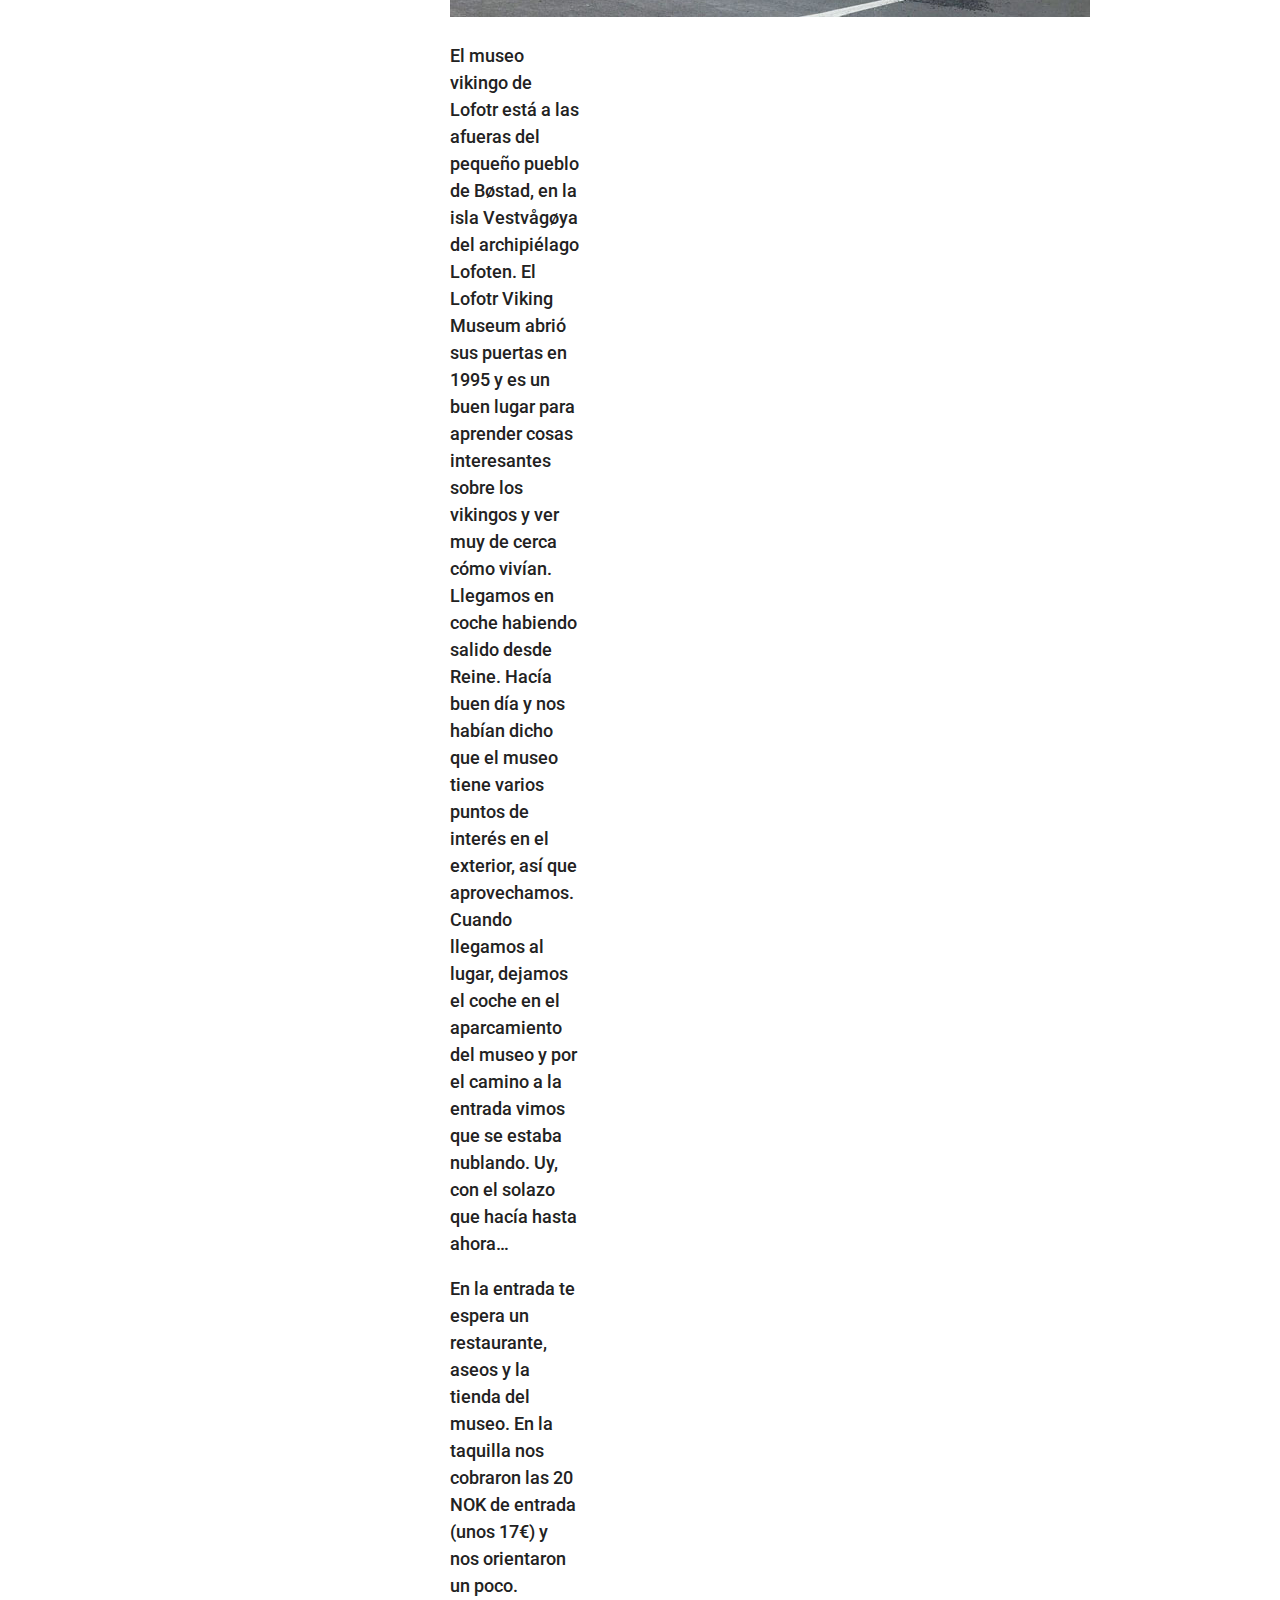
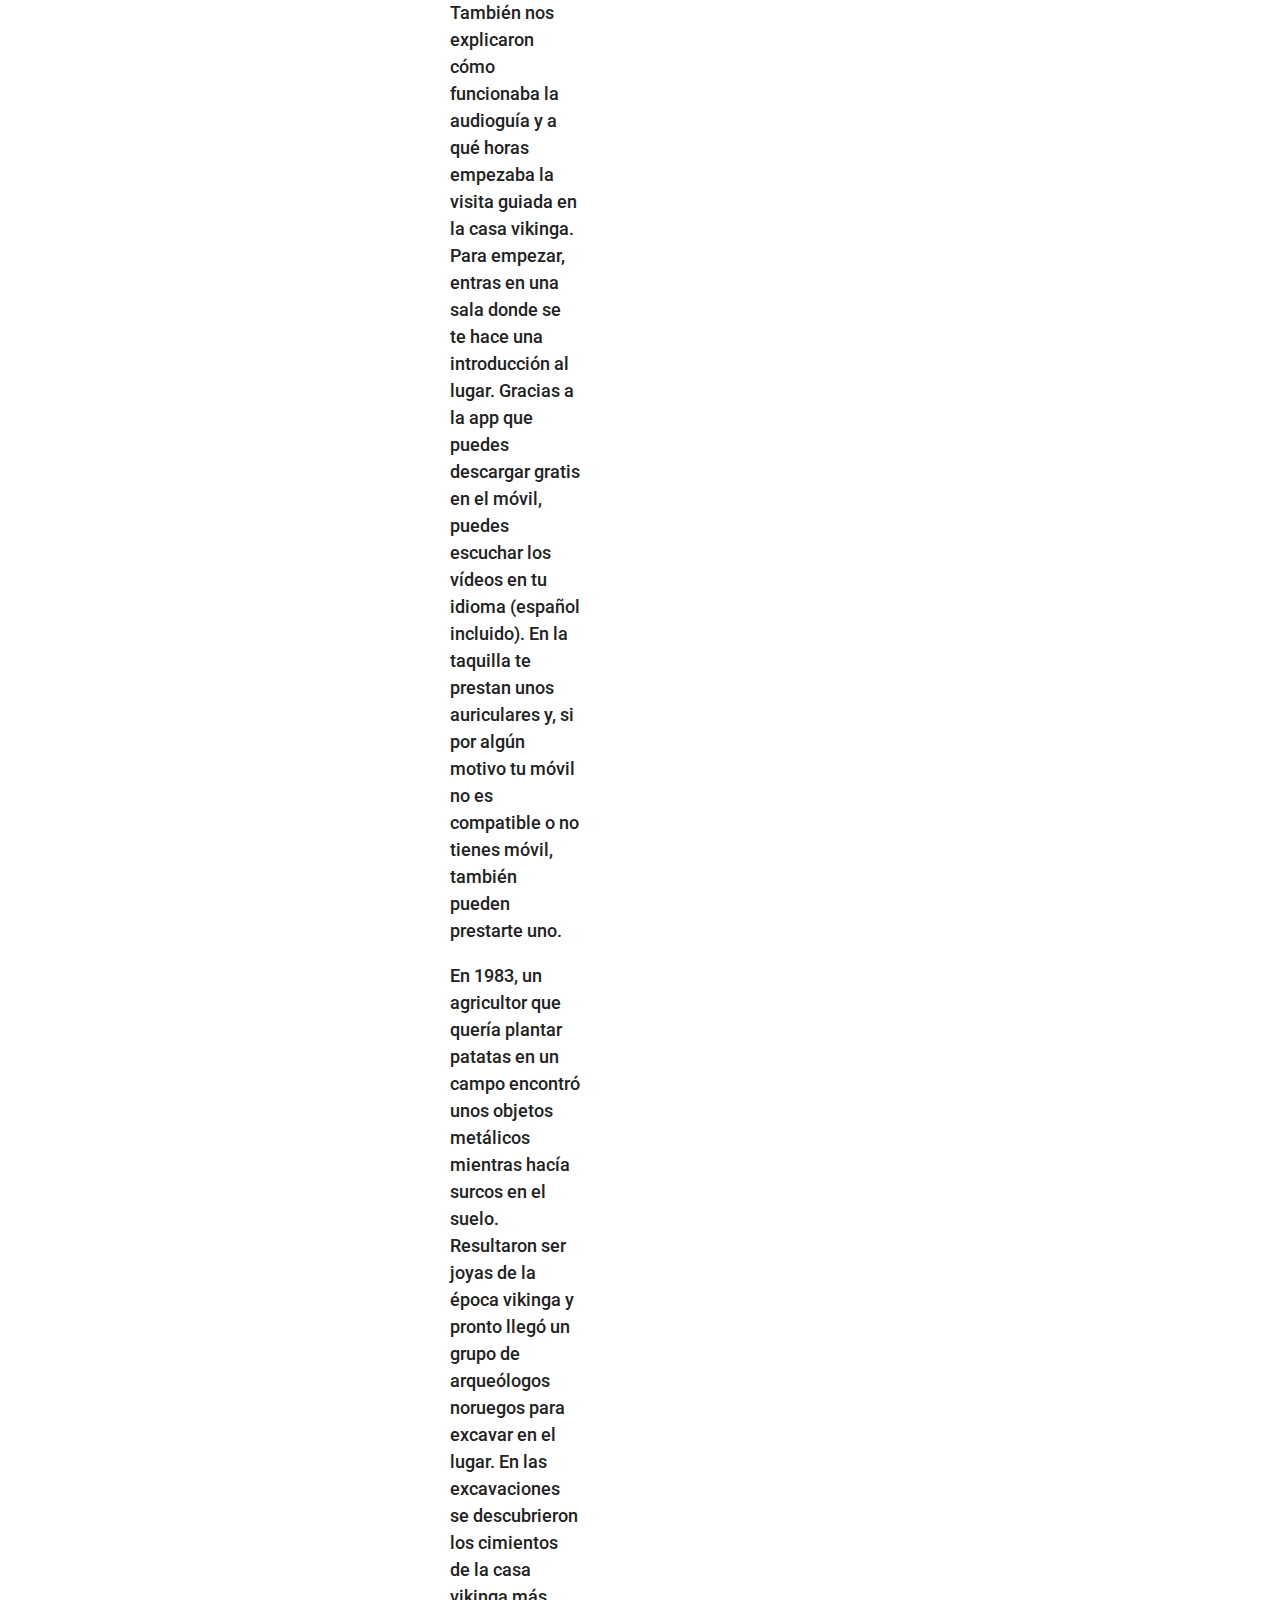
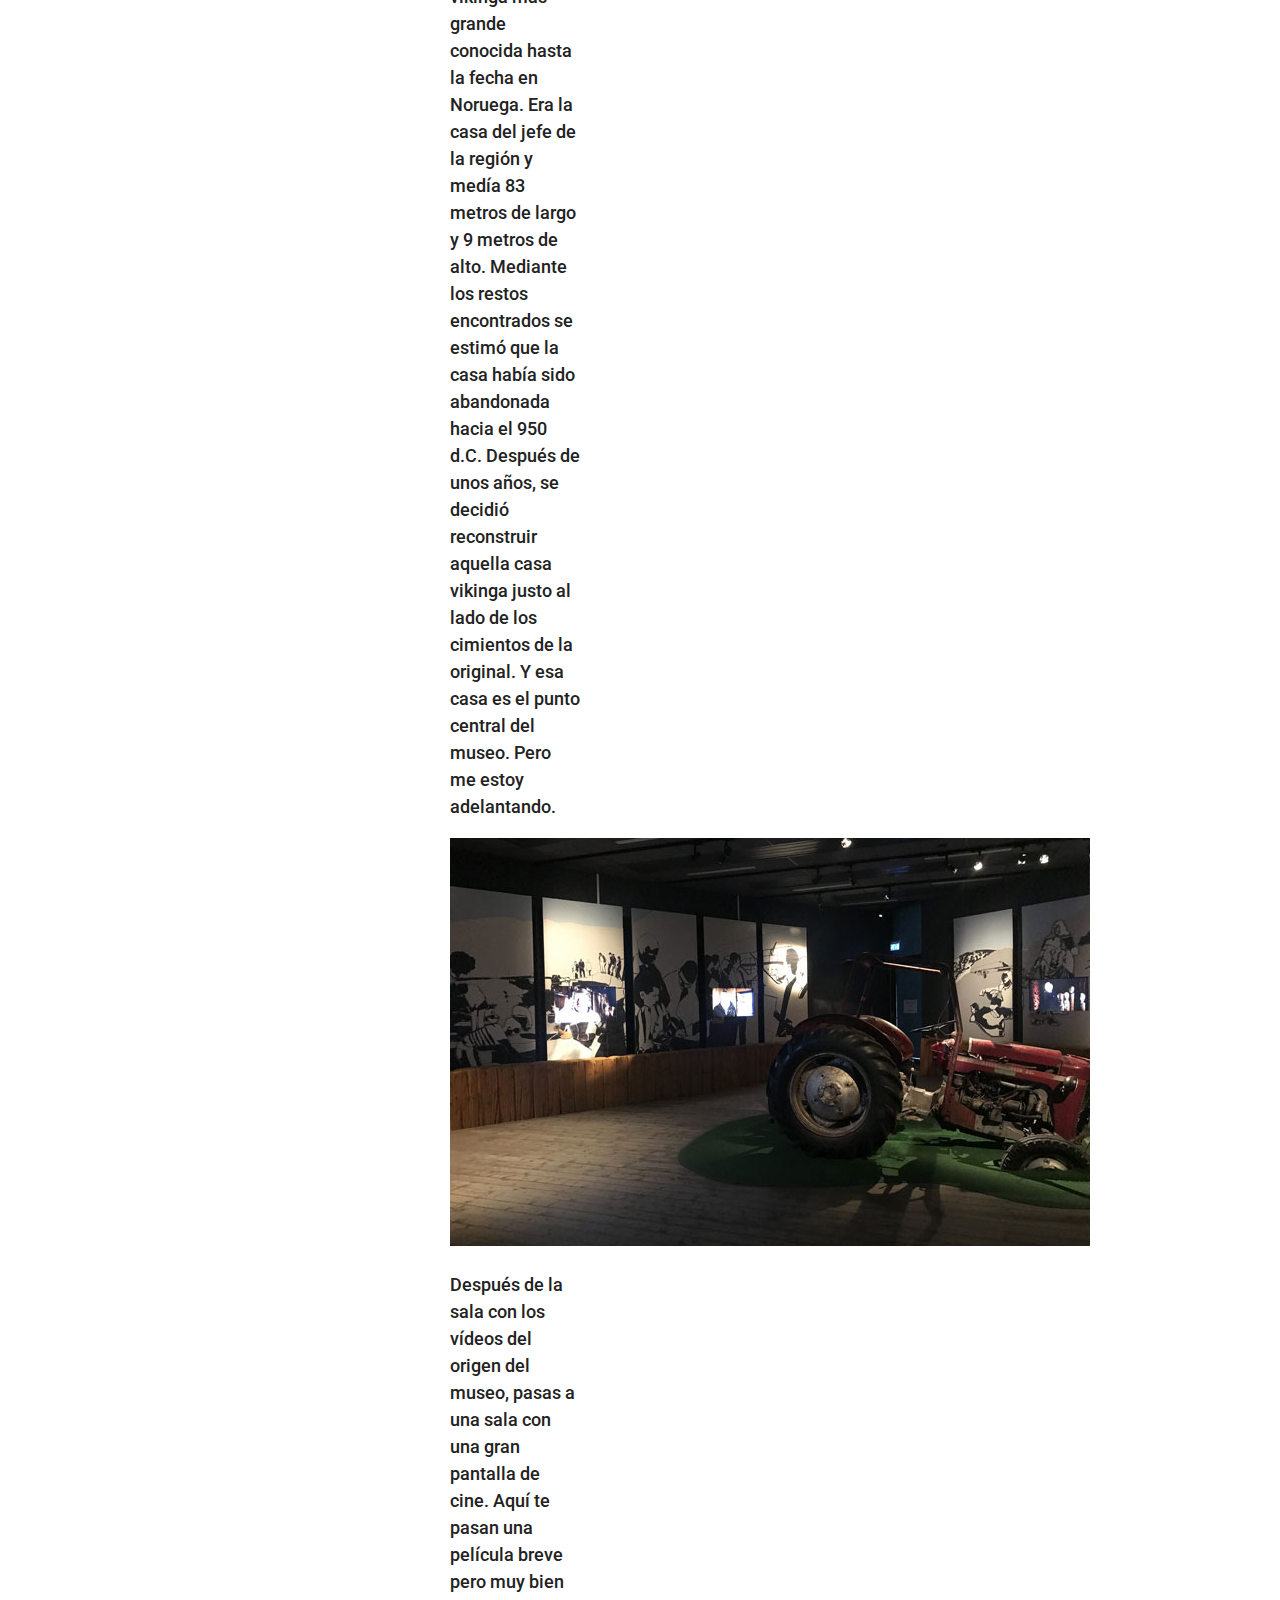
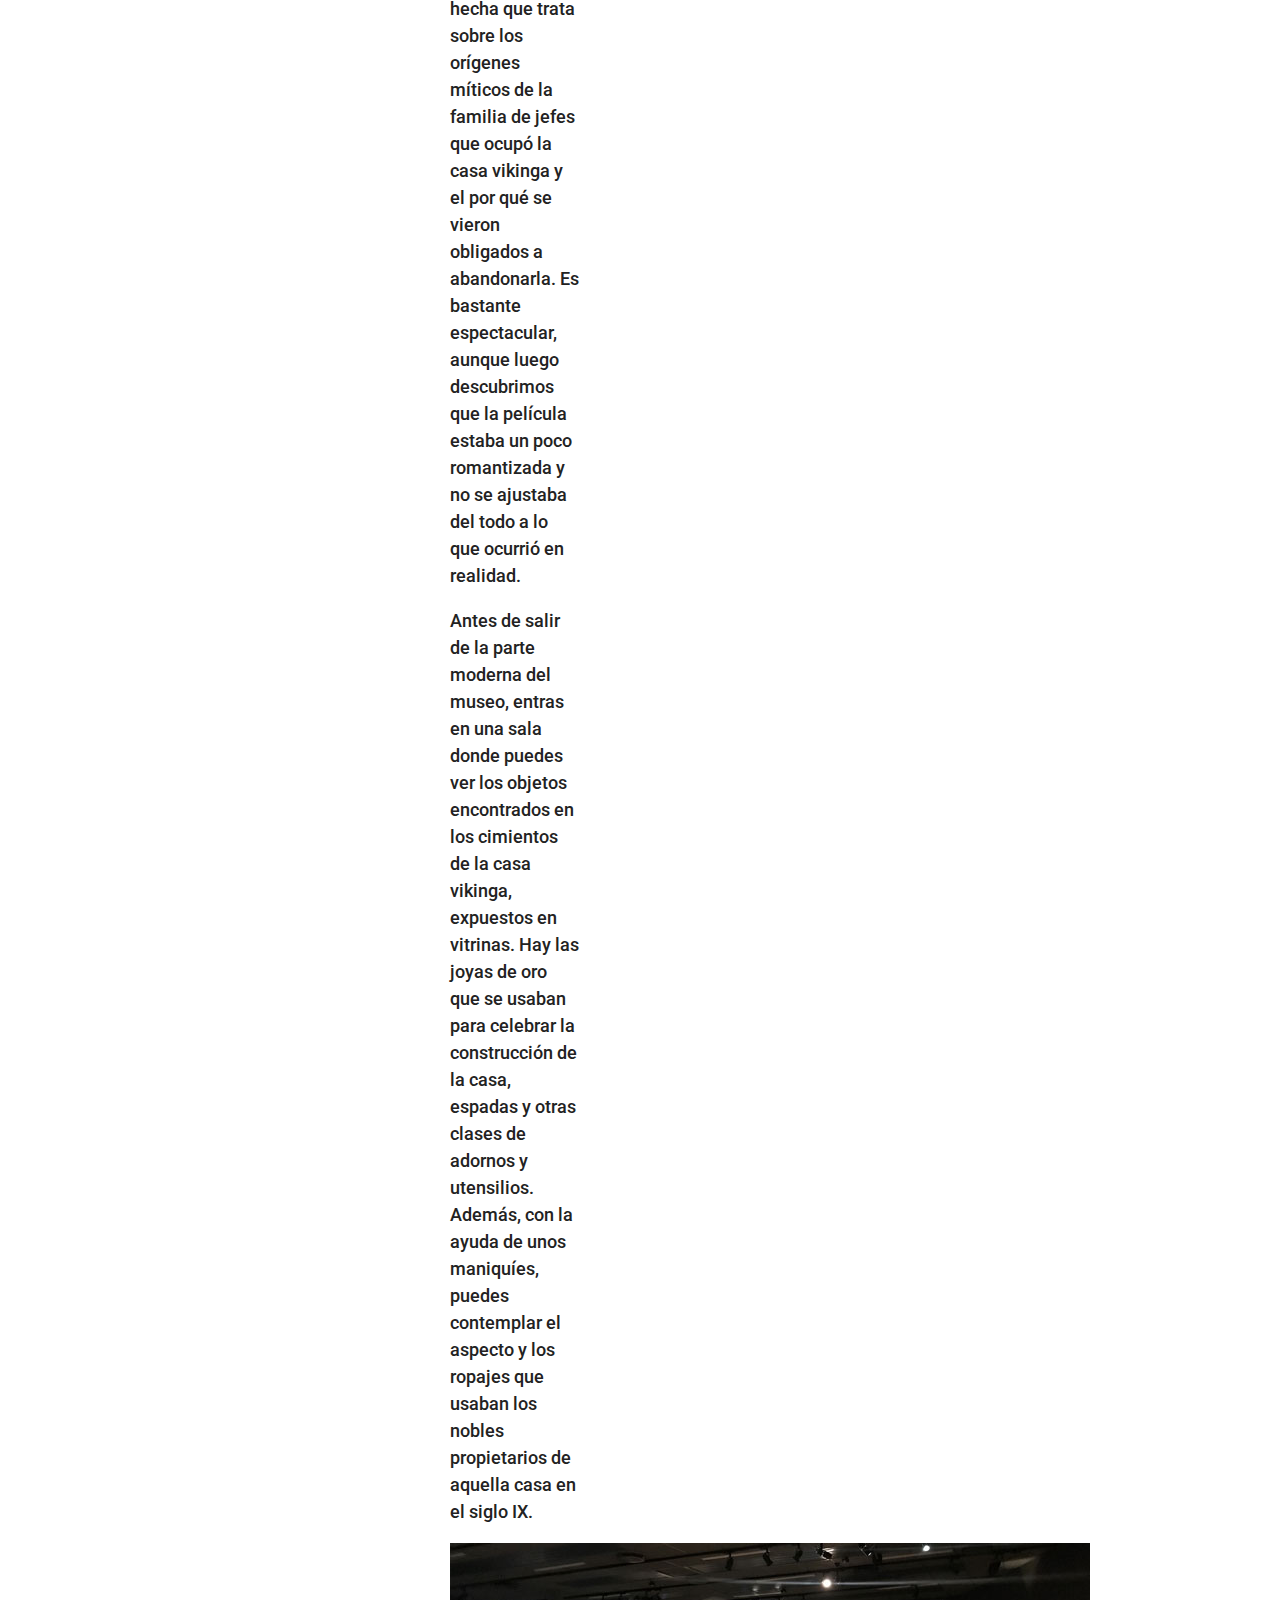
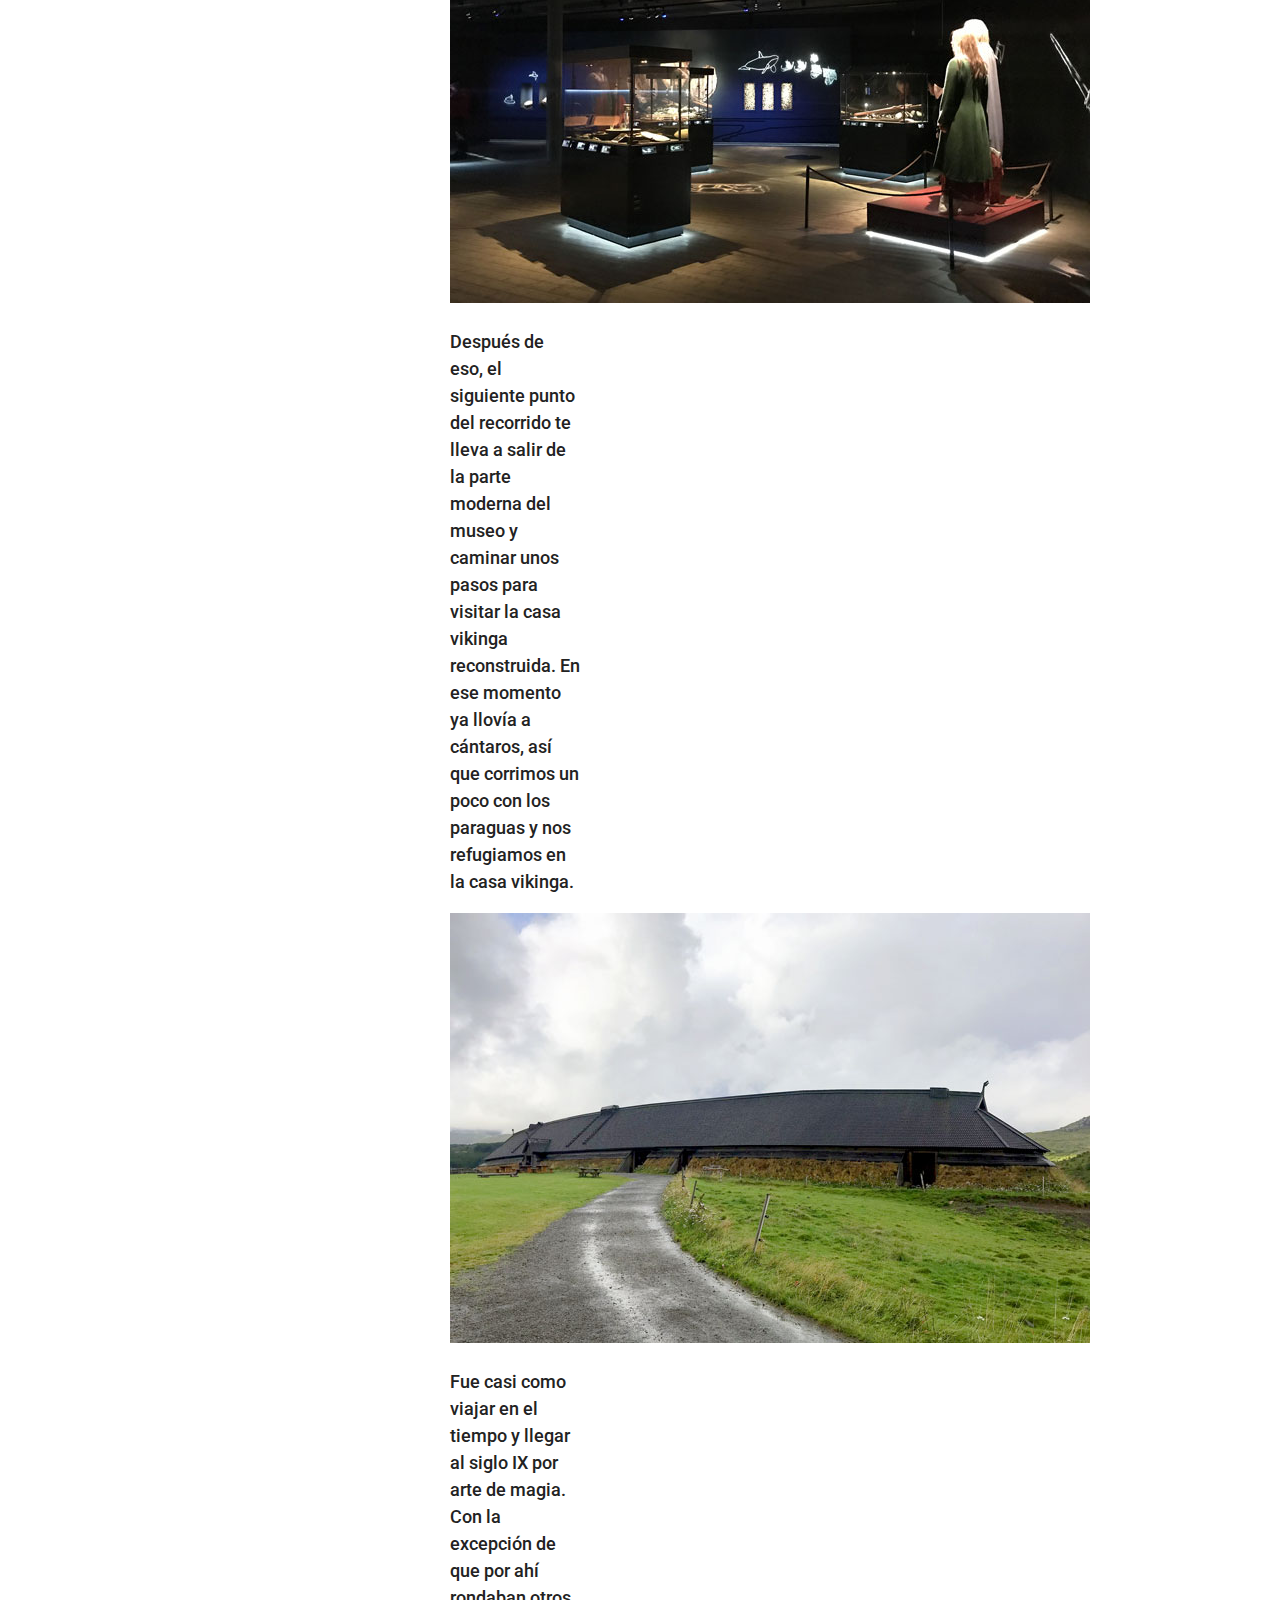
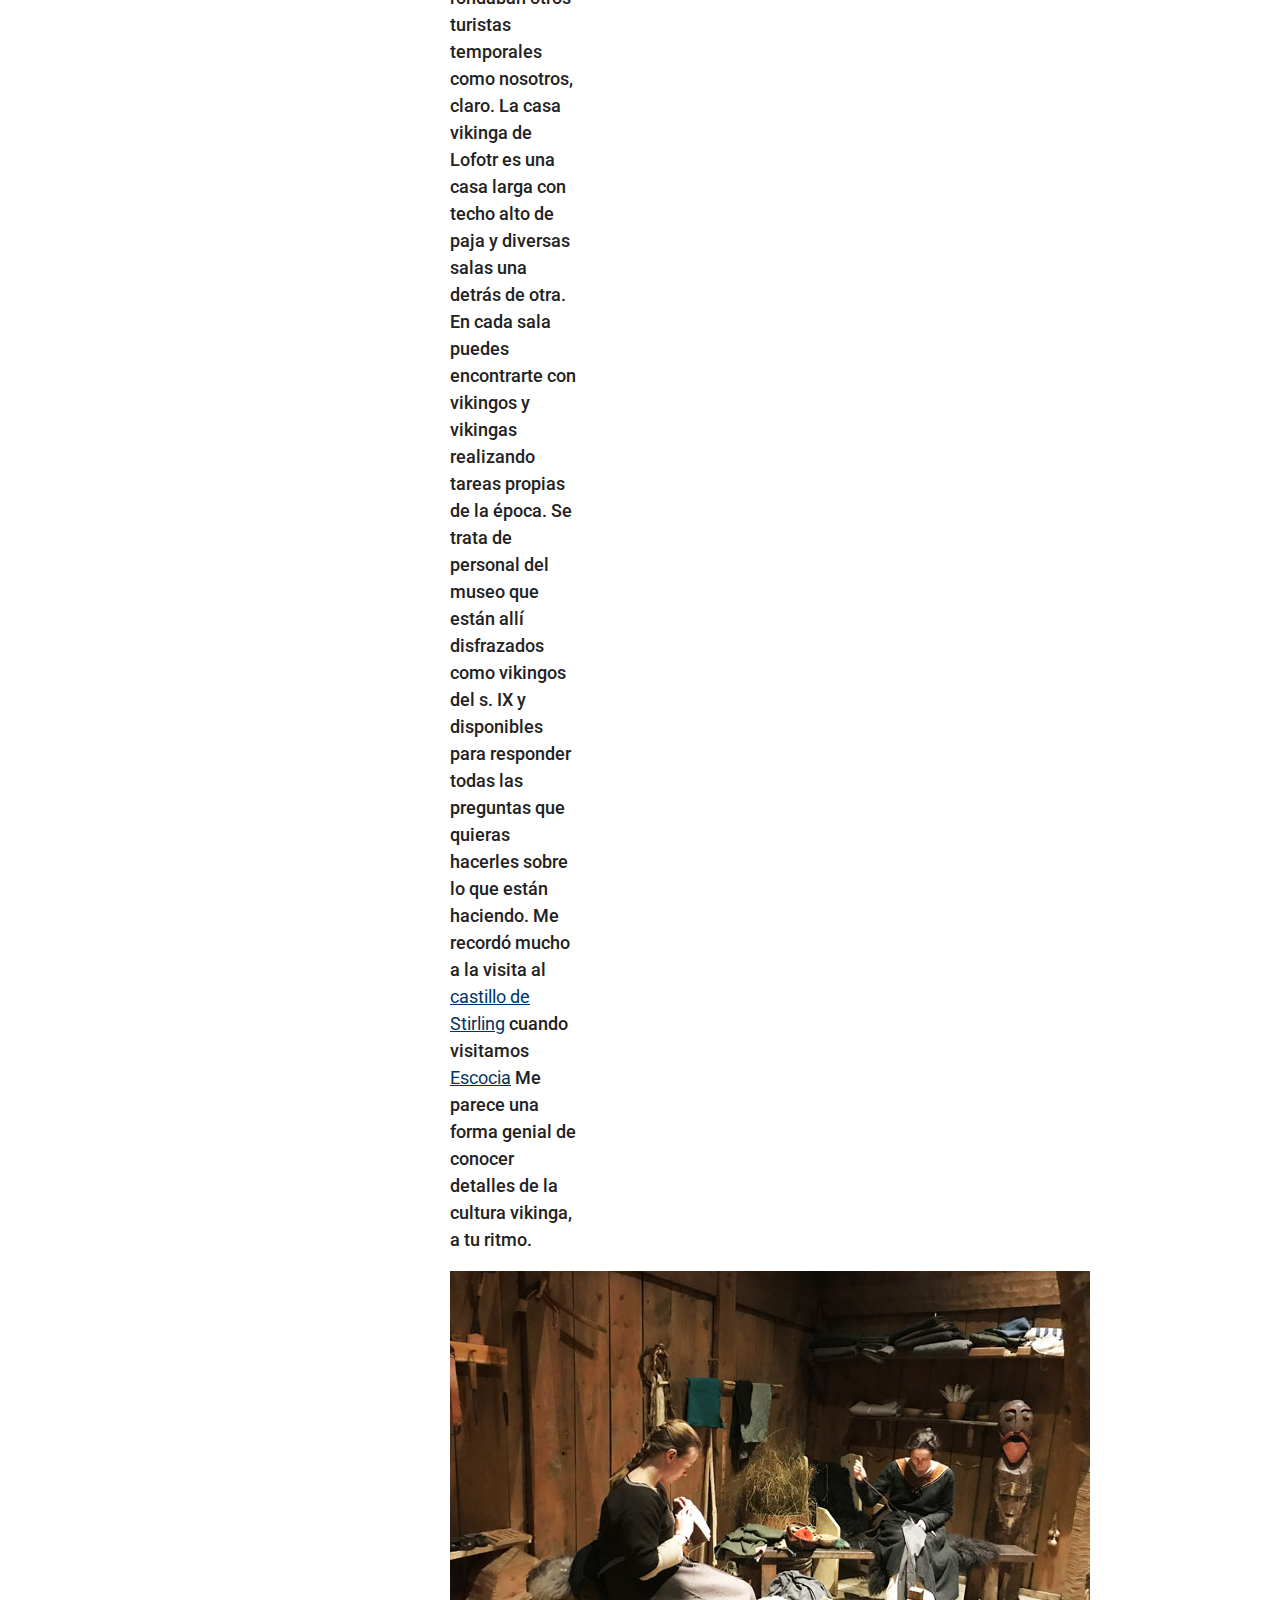
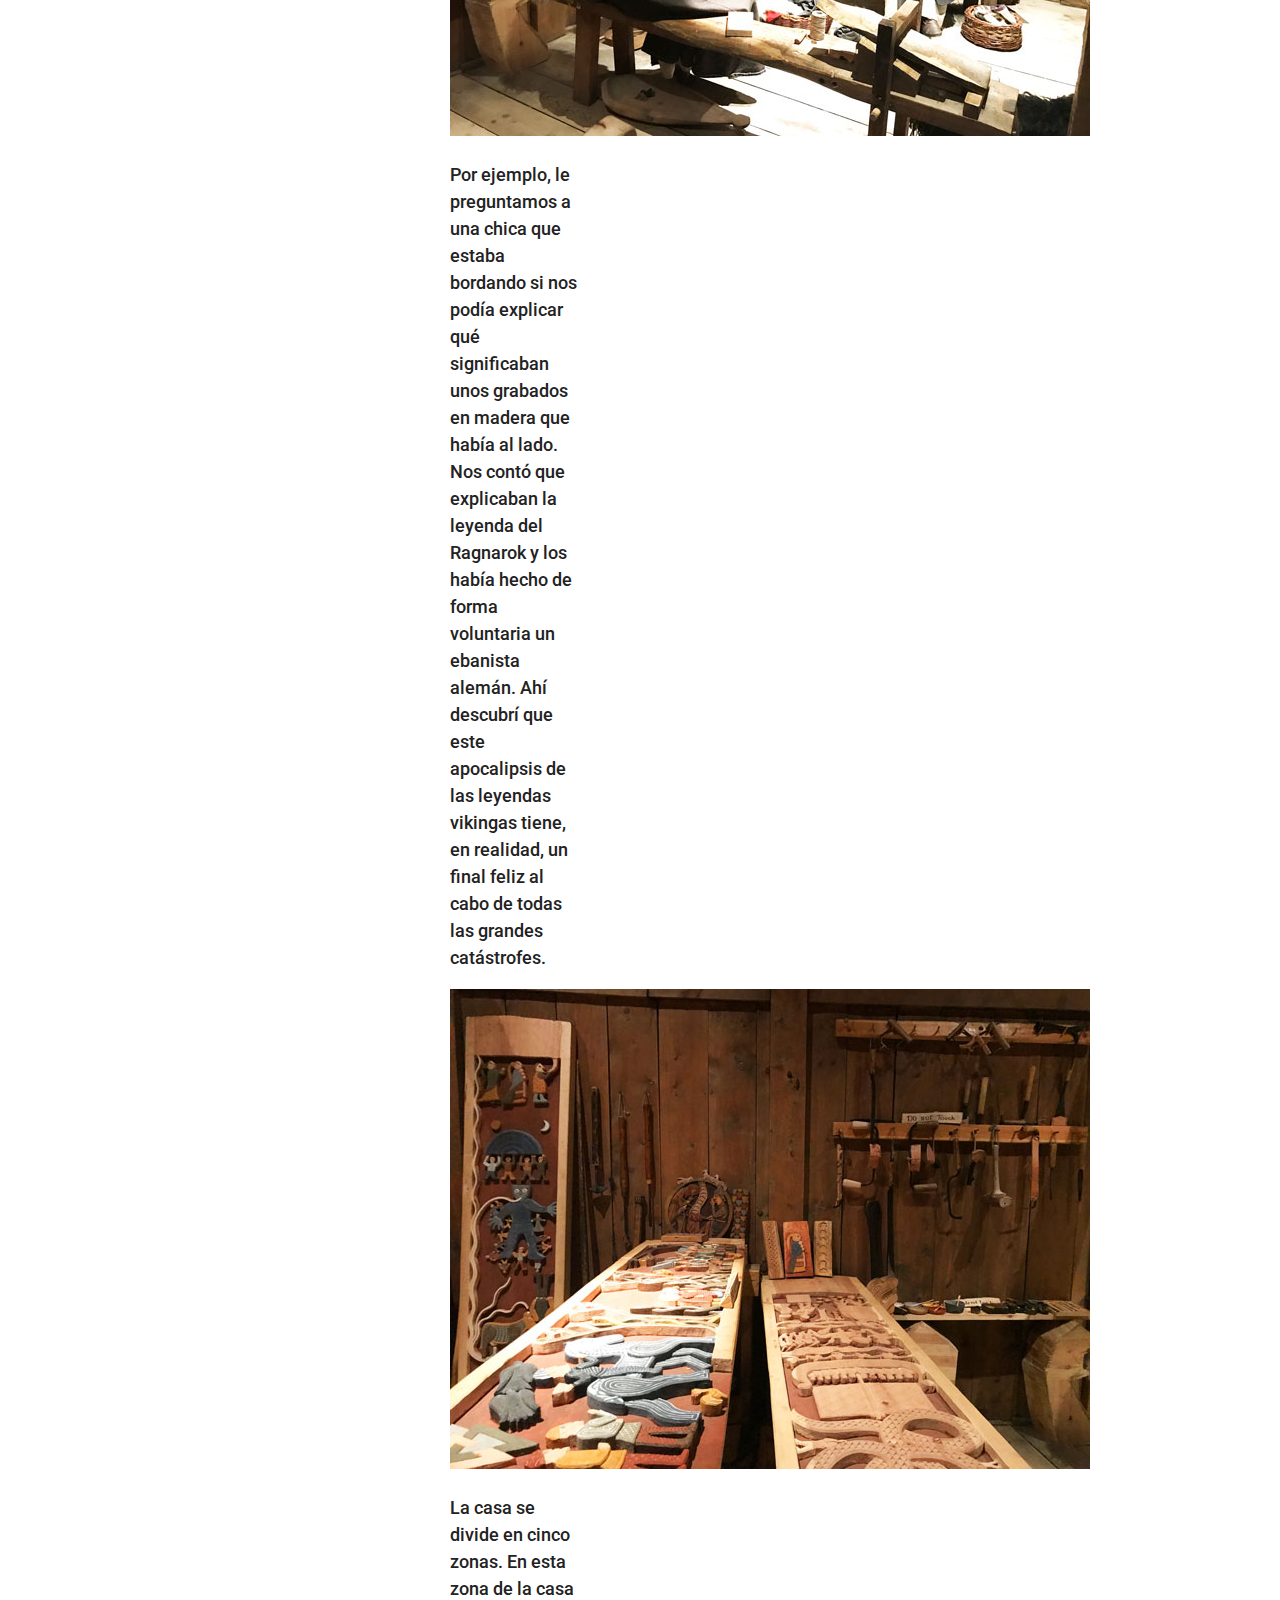
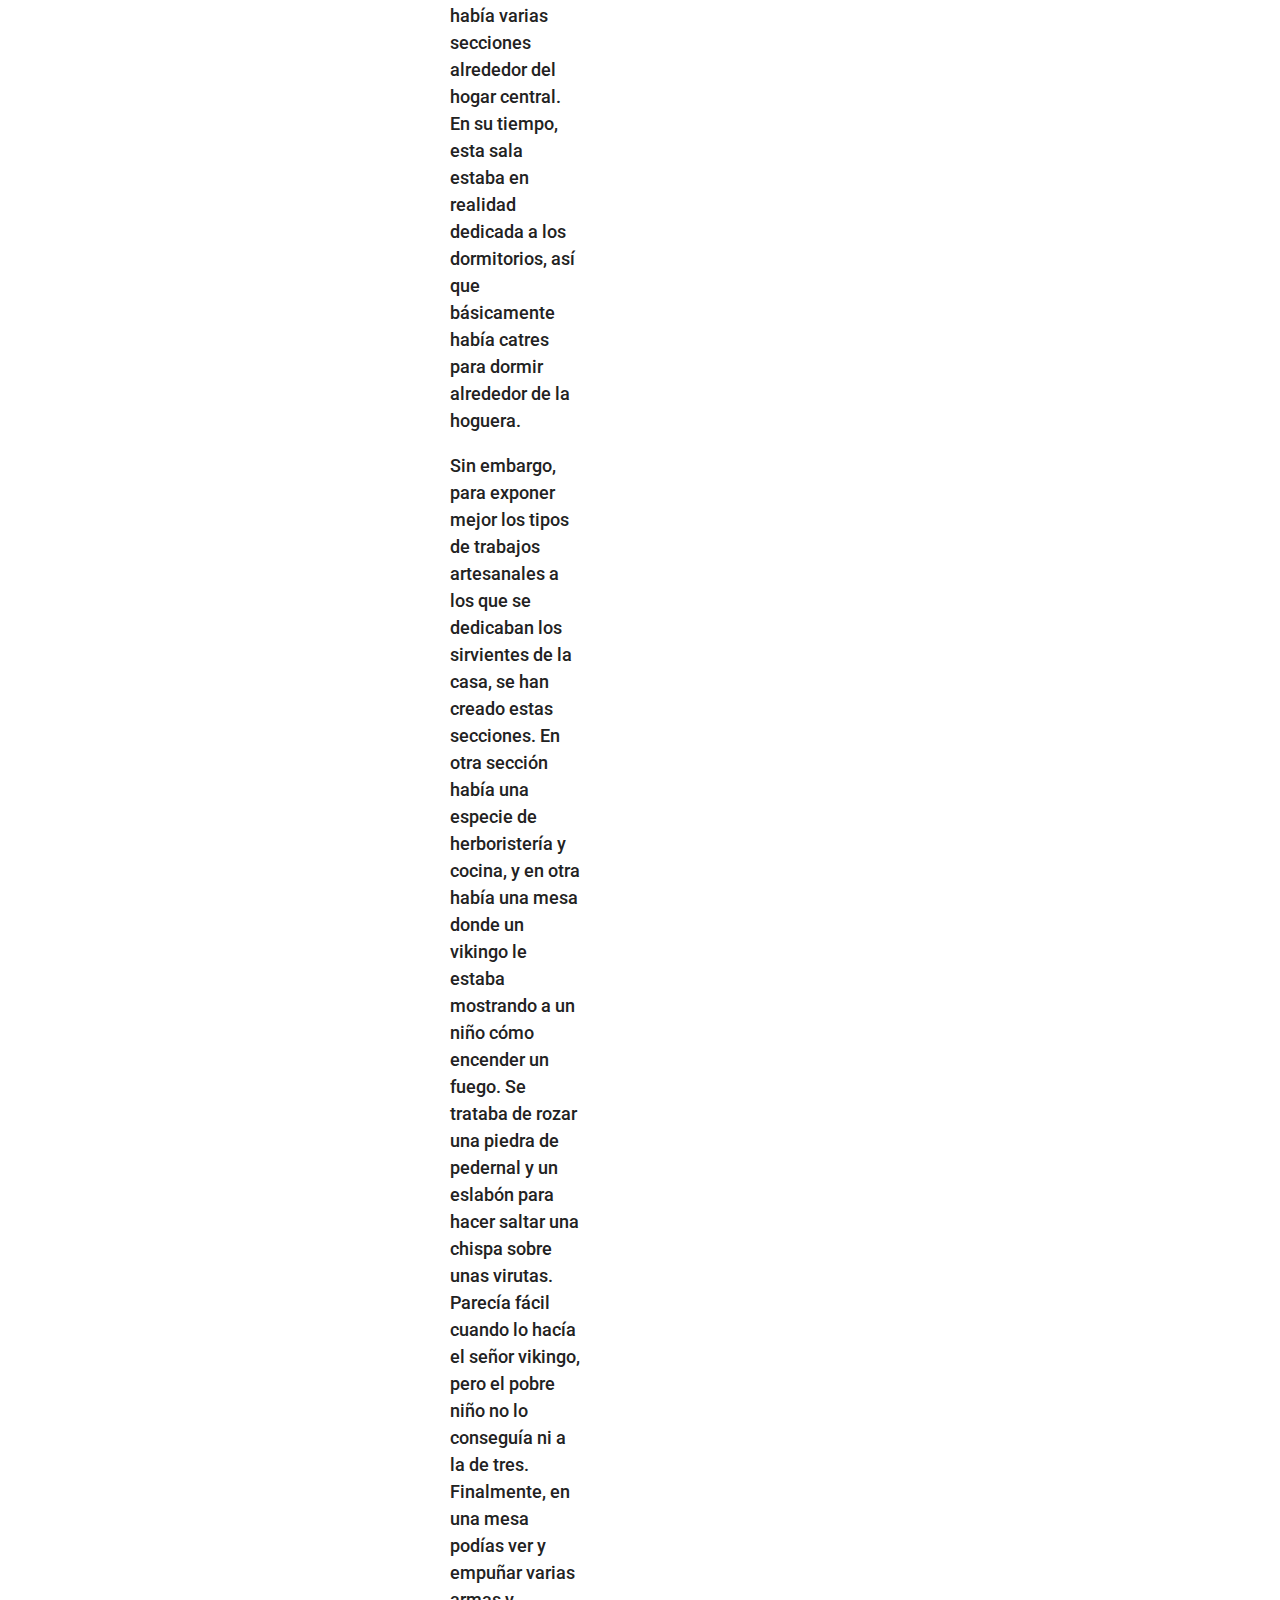
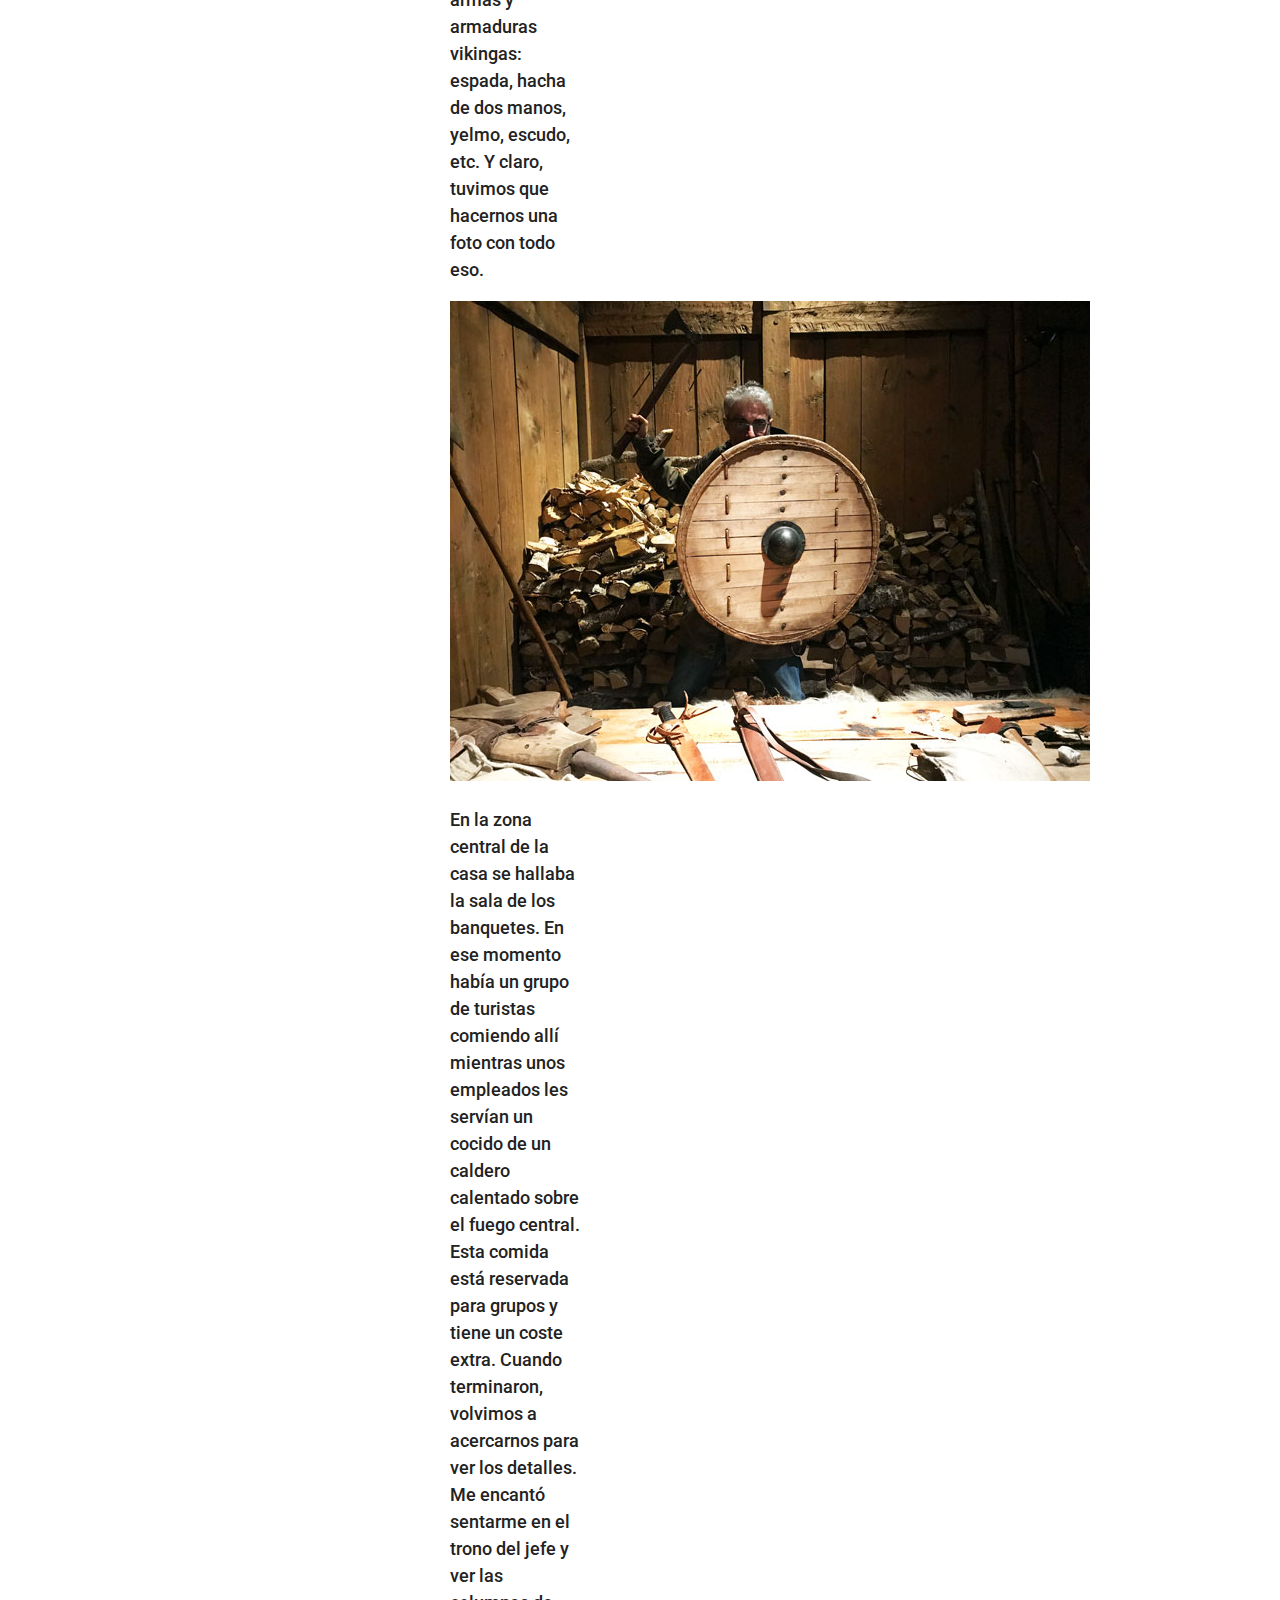
==== commit 44ccbc51: "Finished 1st News and corrected all hyperlinks with original news aesthetics" ====
--- a/index.html
+++ b/index.html
@@ -1,27 +1,62 @@
 <!DOCTYPE html> 
-<html>
+<html lang="es">
     <head>
+        <meta charset="UTF-8">
+        <meta http-equiv="X-UA-Compatible" content="IE=edge">
+        <meta name="viewport" content="width=device-width, initial-scale=1.0">
+        <link rel="stylesheet" href="styles.css">
+        <link rel="preconnect" href="https://fonts.googleapis.com">
+        <link rel="preconnect" href="https://fonts.gstatic.com" crossorigin>
+        <link href="https://fonts.googleapis.com/css2?family=Roboto:display=swap" rel="stylesheet">
         <title>
             El museo vikingo de Lofotr, en las islas Lofoten
         </title>
     </head>
     <body>
-           <header>
-               <a href="https://www.diariodeabordoblog.com/">
-                    <img src="images/header1.png" alt="Diario de a bordo, blog de viajes para viajar por libre">
-               </a>
-           </header>
-           <article>
-                <h1>
-                    El museo vikingo de Lofotr, en las islas Lofoten
-                </h1>
+        <header>
+            <div class="box-red">
+            </div>
+            <div class="box-blue">
+                <a href="https://www.foxnews.com/" class="fox-news-top-logo">
+                    <img src="images/foxlogo2.png" alt="Fox News">
+                </a>
+            </div>
+            <div class="proud-american">
+                <a class="proud" href="https://www.foxnews.com/category/us/personal-freedoms/proud-american">
+                    AMERICANO ORGULLOSO
+                </a>
+                <ul class="dot">
+                   <li>
+                   </li> 
+                </ul>
+                <p class="time">
+                    <span class="bold">Publicado</span> 
+                    <span class="date">10 de Agosto, 2019</span>
+                </p>
+            </div>
+        </header>
+        <article class="main-article">
+            <h1 class="main-header">
+                El museo vikingo de Lofotr, en las islas Lofoten
+            </h1>
+            <div class="main-author">
+                <p>
+                    Por <a class="james-author" 
+                    href="https://www.diariodeabordoblog.com/blog/curriculum-viajero.html">
+                         Isabel Romano</a>
+                    , |     
+                    <a class="james-author" href="https://www.foxnews.com/">Fox News</a>
+                </p>
+            </div>
+            <div class="main-news">
                 <p>
                     En agosto de 2019 fuimos 10 días de viaje por Noruega y llegamos hasta las islas Lofoten. 
-                    Entre otras actividades, allí pudimos visitar el museo vikingo de Lofotr, situado en la isla Vestvågøya. 
+                    Entre otras actividades, allí pudimos visitar el museo vikingo de Lofotr,
+                    situado en la isla Vestvågøya. 
                     En esta entrada te contamos cómo fue la visita al museo, con multitud de fotos. 
                     Resumen rápido: ¡nos gustó bastante! &#128521;
                 </p>
-                <img src="images/1.png" alt="Museo Lofotr 1">
+                    <img src="images/1.png" alt="Museo Lofotr 1">
                 <p>
                     El museo vikingo de Lofotr está a las afueras del
                     pequeño pueblo de Bøstad, en la isla Vestvågøya del archipiélago Lofoten. 
@@ -98,8 +133,9 @@
                     propias de la época. Se trata de personal del museo que están allí disfrazados como vikingos
                     del s. IX y disponibles para responder todas las preguntas que quieras hacerles sobre lo que
                     están haciendo. Me recordó mucho a la visita al
-                    <a href="https://www.diariodeabordoblog.com/blog/guia-viaje-escocia-16-dias.html">castillo de Stirling</a> cuando visitamos
-                    <a href="https://www.diariodeabordoblog.com/blog/guia-viaje-escocia-16-dias.html">Escocia</a>
+                    <a class="bretan-hyper" href="https://www.diariodeabordoblog.com/blog/guia-viaje-escocia-16-dias.html">
+                    castillo de Stirling</a> cuando visitamos
+                    <a class="bretan-hyper" href="https://www.diariodeabordoblog.com/blog/guia-viaje-escocia-16-dias.html">Escocia</a>
                     Me parece una forma genial de conocer detalles de la cultura vikinga, a tu ritmo.
                 </p>
                 <img src="images/5.png" alt="Mujeres tejiendo">
@@ -136,55 +172,79 @@
                 </p>
                 <img src="images/8.png" alt="Trono vikingo">
                 <p>
-                    Finalmente, el tercer tercio de la casa era el establo, pero aquí está reservado para unas breves
-                    visitas guiadas que se hacen cada cierto tiempo en varios idiomas. Nos apuntamos a la charla en español
-                    y nos contaron varios detalles generales de la vida de los vikingos y lo que me gustó más: sus creencias mitológicas.
+                    Finalmente, el tercer tercio de la casa era el establo,
+                    pero aquí está reservado para unas breves
+                    visitas guiadas que se hacen cada cierto tiempo en
+                    varios idiomas. Nos apuntamos a la charla en español
+                    y nos contaron varios detalles generales de la vida de los
+                    vikingos y lo que me gustó más: sus creencias mitológicas.
                     Es genial que tengan personal con dominio sobre tantos idiomas para hacer sentir como en casa.
                 </p>
                 <img src="images/9.png" alt="Cacerolas vikingas tendiendo">
                 <p>
-                    Más tarde, salimos de la casa aprovechando que había dejado de llover y fuimos paseando hacia la zona
-                    de las actividades al aire libre. El terreno que cubre el museo es bastante grande. Por el camino saludamos
-                    a un rebaño de cabras y pasamos por delante de una forja. Por desgracia, el herrero estaba ausente.
-                    De lo contrario podríamos haber visto en directo cómo se forjaba el hierro en la época vikinga.
-                    Lo que sí pudimos hacer fue participar en las actividades de tiro con arco y lanzamiento de hachas.
-                    A mí se me dio muy bien el tiro con arco y a mi pareja le encantó arrojar las hachas contra el blanco.
-                    Habríamos repetido varias veces de no ser porque volvió a ponerse a llover en ese momento.
+                    Más tarde, salimos de la casa aprovechando que había
+                    dejado de llover y fuimos paseando hacia la zona
+                    de las actividades al aire libre. El terreno que cubre
+                    el museo es bastante grande. Por el camino saludamos
+                    a un rebaño de cabras y pasamos por delante de una forja.
+                    Por desgracia, el herrero estaba ausente.
+                    De lo contrario podríamos haber visto en directo cómo se
+                    forjaba el hierro en la época vikinga.
+                    Lo que sí pudimos hacer fue participar en las actividades
+                    de tiro con arco y lanzamiento de hachas.
+                    A mí se me dio muy bien el tiro con arco y a mi pareja le
+                    encantó arrojar las hachas contra el blanco.
+                    Habríamos repetido varias veces de no ser porque volvió
+                    a ponerse a llover en ese momento.
                 </p>
                 <img src="images/10.png" alt="Arquería vikinga">
                 <p>
-                    Por último, nos acercamos al embarcadero. En un lago hay un muelle donde puedes subirte a un drakkar vikingo,
+                    Por último, nos acercamos al embarcadero.
+                    En un lago hay un muelle donde puedes subirte a un drakkar vikingo,
                     un barco vikingo reconstruido, con su vela cuadrada, sus remos y su quilla casi plana.
                     Esperamos un poco a que amainara la lluvia, porque el tiempo cambia muy rápido en las islas Lofoten,
                     pero al final desistimos. No nos apetecía navegar mientras nos empapábamos. Fue una pena.
                 </p>
                 <img src="images/11.png" alt="Bote vikingo">
                 <p>
-                    Así terminó nuestra visita al museo Lofotr. Fue una visita muy amena y que recomendamos a todo el mundo.
-                    Si además te interesa la cultura vikinga o has disfrutado de la serie Vikings de la HBO te encantará este museo.
-                    Aunque si podéis ir entre el 5 y el 9 de agosto, será una visita aún mejor, porque en esos días se celebra un
+                    Así terminó nuestra visita al museo Lofotr.
+                    Fue una visita muy amena y que recomendamos a todo el mundo.
+                    Si además te interesa la cultura vikinga o has disfrutado
+                    de la serie Vikings de la HBO te encantará este museo.
+                    Aunque si podéis ir entre el 5 y el 9 de agosto,
+                    será una visita aún mejor, porque en esos días se celebra un
                     festival vikingo al que acuden cientos de personas vestidos de época.
                 </p>
                 <p>
-                    Luego dimos una vuelta por la tienda de recuerdos y consideramos si quedarnos a comer en el restaurante del museo antes de volver.
-                    Pero no, vimos que era muy caro, así que fuimos a Leknes, un pueblo más grande más al sur, a buscar un restaurante.
-                    Después de buscar un rato por una zona de restaurantes y supermercados, acabamos comiendo en el Kan Thai,
-                    un restaurante tailandés que estaba muy bien de precio (para lo que es Noruega). Vale que no es muy vikingo,
+                    Luego dimos una vuelta por la tienda de recuerdos y consideramos
+                    si quedarnos a comer en el restaurante del museo antes de volver.
+                    Pero no, vimos que era muy caro, así que fuimos a Leknes,
+                    un pueblo más grande más al sur, a buscar un restaurante.
+                    Después de buscar un rato por una zona de restaurantes
+                    y supermercados, acabamos comiendo en el Kan Thai,
+                    un restaurante tailandés que estaba muy bien de precio
+                    (para lo que es Noruega). Vale que no es muy vikingo,
                     pero nos encanta la comida tailandesa. &#128578;
                 </p>
                 <p>
-                    Para terminar la jornada, de camino a nuestro <a href="https://www.booking.com/hotel/no/lofoten-bed-amp-breakfast-reine.es.html?aid=390718;sid=0071bbdb0282a94f12989d8d5c2633b8;dist=0&group_adults=2&keep_landing=1&no_rooms=1&sb_price_type=total&type=total&">B&B en Reine</a>
+                    Para terminar la jornada, de camino a nuestro
+                    <a class="bretan-hyper" href="https://www.booking.com/hotel/no/lofoten-bed-amp-breakfast-reine.es.html?aid=390718;sid=0071bbdb0282a94f12989d8d5c2633b8;dist=0&group_adults=2&keep_landing=1&no_rooms=1&sb_price_type=total&type=total&">
+                    B&B en Reine</a>
                     paramos en el pueblo de Gravdal para visitar la iglesia de Buksnes.
-                    Se trata de una iglesia de estilo noruego (Dragestil) muy fotogénica, de paredes de color rojo vivo y postes blancos.
+                    Se trata de una iglesia de estilo noruego (Dragestil)
+                    muy fotogénica, de paredes de color rojo vivo y postes blancos.
                 </p>
                 <img src="images/12.png" alt="Museo viking Lofotr">
                 <h3>
                     Lofotr Viking Museum
                 </h3>
                 <p>
-                    Horario: de 12:00 a 16:00, domingos: 10:00 a 17:00. Entrada: junio, julio y agosto: adultos, 200 NOK (17€),
-                    niños 150 NOK (unos 13€), resto del año: adultos, 170 NOK (14,5€), niños 130 NOK (11€). Los menores de 6 años entran gratis
-                    y hay descuento para estudiantes y familias con 3 hijos. <a href="https://www.lofotr.no/en/">Página web</a>.
+                    Horario: de 12:00 a 16:00, domingos: 10:00 a 17:00. Entrada:
+                    junio, julio y agosto: adultos, 200 NOK (17€),
+                    niños 150 NOK (unos 13€), resto del año: adultos, 170 NOK (14,5€), niños 130 NOK (11€).
+                    Los menores de 6 años entran gratis
+                    y hay descuento para estudiantes y familias con 3 hijos.
+                    <a class="bretan-hyper" href="https://www.lofotr.no/en/">Página web</a>.
                 </p>
                 <h3>
                     Restaurante Kan Thai
@@ -193,11 +253,52 @@
                     Idrettsgata 25, 8370 Leknes. Dos platos de pad thai: aprox. 300 NOK (unos 26€). Agua gratis. ;-P
                 </p>
                 <img src="images/13.png" alt="Restaurante Kan Thai">
-           </article>
-          <footer>
-               <p>
-                    <a href="https://www.diariodeabordoblog.com/">Diario de a bordo, blog de viajes para viajar por libre</a> Copyright © 2021
-               </p>
-          </footer>
+            </div>
+            <p class="willie-footer">
+                Isabel es una viajera residente en Europa que realiza publicaciones web para ayudar
+                a otros viajeros.
+                <a class="willie-twitter" href="https://twitter.com/diariodeabordo">
+                    @Diariodeabordo
+                </a>
+            </p>
+        </article>
+        <footer class="line">
+            <a class="fox-nation-banner" href="https://nation.foxnews.com/">
+                <img src="images/foxpromo.png" alt="Fox Nation">
+            </a>
+            <div class="button-move">
+                <button class="button-spanish" type="button">
+                <a class="button-link" target="_blank" href="index-2.html">Accede a Noticias Nuevas en Inglés</a>
+                </button>
+            </div>
+            <div class="footer-block-1">
+            </div>
+            <div class="footer-block-2">
+                <a class="fox-img-link-fotter" href="https://www.foxnews.com/">
+                    <img src="images/foxlogo.png" alt="Fox News">
+                </a>
+                <p class="footer-rights">
+                    Este material no será publicado, transmitido, reescrito, o redistribuido.
+                    ©2021 FOX News Network, LLC. Todos los derechos reservados.
+                    Comentarios mostrados en tiempo real o demorados por al menos 15 minutos.
+                    Data de Mercado provista por 
+                    <a class="links-footer" href="https://www.factset.com/">
+                        Factset.
+                    </a>
+                    Hecho e implementado por 
+                    <a class="links-footer" href="https://www.factset.com/solutions/business-needs/digital-solutions">
+                        FactSet Digital Solutions
+                    </a>
+                    . 
+                    <a class="links-footer" href="https://www.factset.com/privacy">
+                        Legal Statement.
+                    </a>
+                    Fondo Mutual y ETF suministrando datos por 
+                    <a class="links-footer" href="https://lipperalpha.refinitiv.com/">
+                        Refinitiv Lipper.
+                    </a>
+                </p>
+            </div>
+        </footer>
     </body>
 </html>--- a/styles.css
+++ b/styles.css
@@ -0,0 +1,603 @@
+/*! normalize.css v8.0.1 | MIT License | github.com/necolas/normalize.css */
+
+/* Document
+   ========================================================================== */
+
+/**
+ * 1. Correct the line height in all browsers.
+ * 2. Prevent adjustments of font size after orientation changes in iOS.
+ */
+
+ html {
+    line-height: 1.15; /* 1 */
+    -webkit-text-size-adjust: 100%; /* 2 */
+  }
+  
+  /* Sections
+     ========================================================================== */
+  
+  /**
+   * Remove the margin in all browsers.
+   */
+  
+  body {
+    margin: 0;
+  }
+  
+  /**
+   * Render the `main` element consistently in IE.
+   */
+  
+  main {
+    display: block;
+  }
+  
+  /**
+   * Correct the font size and margin on `h1` elements within `section` and
+   * `article` contexts in Chrome, Firefox, and Safari.
+   */
+  
+  h1 {
+    font-size: 2em;
+    margin: 0.67em 0;
+  }
+  
+  /* Grouping content
+     ========================================================================== */
+  
+  /**
+   * 1. Add the correct box sizing in Firefox.
+   * 2. Show the overflow in Edge and IE.
+   */
+  
+  hr {
+    box-sizing: content-box; /* 1 */
+    height: 0; /* 1 */
+    overflow: visible; /* 2 */
+  }
+  
+  /**
+   * 1. Correct the inheritance and scaling of font size in all browsers.
+   * 2. Correct the odd `em` font sizing in all browsers.
+   */
+  
+  pre {
+    font-family: monospace, monospace; /* 1 */
+    font-size: 1em; /* 2 */
+  }
+  
+  /* Text-level semantics
+     ========================================================================== */
+  
+  /**
+   * Remove the gray background on active links in IE 10.
+   */
+  
+  a {
+    background-color: transparent;
+  }
+  
+  /**
+   * 1. Remove the bottom border in Chrome 57-
+   * 2. Add the correct text decoration in Chrome, Edge, IE, Opera, and Safari.
+   */
+  
+  abbr[title] {
+    border-bottom: none; /* 1 */
+    text-decoration: underline; /* 2 */
+    text-decoration: underline dotted; /* 2 */
+  }
+  
+  /**
+   * Add the correct font weight in Chrome, Edge, and Safari.
+   */
+  
+  b,
+  strong {
+    font-weight: bolder;
+  }
+  
+  /**
+   * 1. Correct the inheritance and scaling of font size in all browsers.
+   * 2. Correct the odd `em` font sizing in all browsers.
+   */
+  
+  code,
+  kbd,
+  samp {
+    font-family: monospace, monospace; /* 1 */
+    font-size: 1em; /* 2 */
+  }
+  
+  /**
+   * Add the correct font size in all browsers.
+   */
+  
+  small {
+    font-size: 80%;
+  }
+  
+  /**
+   * Prevent `sub` and `sup` elements from affecting the line height in
+   * all browsers.
+   */
+  
+  sub,
+  sup {
+    font-size: 75%;
+    line-height: 0;
+    position: relative;
+    vertical-align: baseline;
+  }
+  
+  sub {
+    bottom: -0.25em;
+  }
+  
+  sup {
+    top: -0.5em;
+  }
+  
+  /* Embedded content
+     ========================================================================== */
+  
+  /**
+   * Remove the border on images inside links in IE 10.
+   */
+  
+  img {
+    border-style: none;
+  }
+  
+  /* Forms
+     ========================================================================== */
+  
+  /**
+   * 1. Change the font styles in all browsers.
+   * 2. Remove the margin in Firefox and Safari.
+   */
+  
+  button,
+  input,
+  optgroup,
+  select,
+  textarea {
+    font-family: inherit; /* 1 */
+    font-size: 100%; /* 1 */
+    line-height: 1.15; /* 1 */
+    margin: 0; /* 2 */
+  }
+  
+  /**
+   * Show the overflow in IE.
+   * 1. Show the overflow in Edge.
+   */
+  
+  button,
+  input { /* 1 */
+    overflow: visible;
+  }
+  
+  /**
+   * Remove the inheritance of text transform in Edge, Firefox, and IE.
+   * 1. Remove the inheritance of text transform in Firefox.
+   */
+  
+  button,
+  select { /* 1 */
+    text-transform: none;
+  }
+  
+  /**
+   * Correct the inability to style clickable types in iOS and Safari.
+   */
+  
+  button,
+  [type="button"],
+  [type="reset"],
+  [type="submit"] {
+    -webkit-appearance: button;
+  }
+  
+  /**
+   * Remove the inner border and padding in Firefox.
+   */
+  
+  button::-moz-focus-inner,
+  [type="button"]::-moz-focus-inner,
+  [type="reset"]::-moz-focus-inner,
+  [type="submit"]::-moz-focus-inner {
+    border-style: none;
+    padding: 0;
+  }
+  
+  /**
+   * Restore the focus styles unset by the previous rule.
+   */
+  
+  button:-moz-focusring,
+  [type="button"]:-moz-focusring,
+  [type="reset"]:-moz-focusring,
+  [type="submit"]:-moz-focusring {
+    outline: 1px dotted ButtonText;
+  }
+  
+  /**
+   * Correct the padding in Firefox.
+   */
+  
+  fieldset {
+    padding: 0.35em 0.75em 0.625em;
+  }
+  
+  /**
+   * 1. Correct the text wrapping in Edge and IE.
+   * 2. Correct the color inheritance from `fieldset` elements in IE.
+   * 3. Remove the padding so developers are not caught out when they zero out
+   *    `fieldset` elements in all browsers.
+   */
+  
+  legend {
+    box-sizing: border-box; /* 1 */
+    color: inherit; /* 2 */
+    display: table; /* 1 */
+    max-width: 100%; /* 1 */
+    padding: 0; /* 3 */
+    white-space: normal; /* 1 */
+  }
+  
+  /**
+   * Add the correct vertical alignment in Chrome, Firefox, and Opera.
+   */
+  
+  progress {
+    vertical-align: baseline;
+  }
+  
+  /**
+   * Remove the default vertical scrollbar in IE 10+.
+   */
+  
+  textarea {
+    overflow: auto;
+  }
+  
+  /**
+   * 1. Add the correct box sizing in IE 10.
+   * 2. Remove the padding in IE 10.
+   */
+  
+  [type="checkbox"],
+  [type="radio"] {
+    box-sizing: border-box; /* 1 */
+    padding: 0; /* 2 */
+  }
+  
+  /**
+   * Correct the cursor style of increment and decrement buttons in Chrome.
+   */
+  
+  [type="number"]::-webkit-inner-spin-button,
+  [type="number"]::-webkit-outer-spin-button {
+    height: auto;
+  }
+  
+  /**
+   * 1. Correct the odd appearance in Chrome and Safari.
+   * 2. Correct the outline style in Safari.
+   */
+  
+  [type="search"] {
+    -webkit-appearance: textfield; /* 1 */
+    outline-offset: -2px; /* 2 */
+  }
+  
+  /**
+   * Remove the inner padding in Chrome and Safari on macOS.
+   */
+  
+  [type="search"]::-webkit-search-decoration {
+    -webkit-appearance: none;
+  }
+  
+  /**
+   * 1. Correct the inability to style clickable types in iOS and Safari.
+   * 2. Change font properties to `inherit` in Safari.
+   */
+  
+  ::-webkit-file-upload-button {
+    -webkit-appearance: button; /* 1 */
+    font: inherit; /* 2 */
+  }
+  
+  /* Interactive
+     ========================================================================== */
+  
+  /*
+   * Add the correct display in Edge, IE 10+, and Firefox.
+   */
+  
+  details {
+    display: block;
+  }
+  
+  /*
+   * Add the correct display in all browsers.
+   */
+  
+  summary {
+    display: list-item;
+  }
+  
+  /* Misc
+     ========================================================================== */
+  
+  /**
+   * Add the correct display in IE 10+.
+   */
+  
+  template {
+    display: none;
+  }
+  
+  /**
+   * Add the correct display in IE 10.
+   */
+  
+  [hidden] {
+    display: none;
+  }
+
+.box-blue{
+    width: 100%;
+    height: 50px;
+    background-color: #003365;
+}
+
+.box-red{
+    width: 100%;
+    height: 4px;
+    background-color: #c20017;
+}
+
+.fox-news-top-logo{
+    float: left;
+    position: absolute;
+    margin-left: 350px;
+    margin-top: 3px;
+    border-color: #fff;
+    border-radius: 3px;
+    border-style: solid;
+}
+
+.proud-american{
+    display: flex;
+    justify-content: center;
+    align-items: center;
+    border-top: 1px solid #e6e9f0e0;
+    margin-top: 60px;
+    padding-bottom: 5px;
+    padding-top: 5px;
+}
+
+.proud{
+    text-decoration: none;
+    font-weight: 600;
+    font-family: 'Roboto', sans-serif;
+    font-size: 13px;
+    color: #003365;
+
+}
+
+.dot{
+    display: flex;
+    align-items: center;
+    justify-content: center;
+    content: "\00b7";
+    font-size: 10px;
+    color: #a0a0a0;
+    margin-left: -14px;
+}
+
+.time{
+    padding-right: 6px;
+    font-family: 'Roboto', sans-serif;
+}
+
+.bold{
+    font-weight: bold;
+}
+
+.date{
+    font-weight: 10;
+}
+
+.main-article{
+  margin-left: 300px;
+  margin-right: 500px;
+}
+
+.main-header{
+  display: flex;
+  justify-content: center;
+  align-items: center;
+  font-family: 'Roboto', sans-serif;
+  font-size: 55px;
+  max-width: 992px;
+  margin: 0 auto 24px 100px;
+  color: #222;
+  font-weight: 800;
+  text-align: center;
+}
+
+.main-author{
+  display: flex;
+  justify-content: left;
+  align-items: left;
+  border-top: 1px solid #e6e9f0e0;
+  margin-top: 50px;
+  margin-left: 60px;
+  font-family: 'Roboto', sans-serif;
+  text-decoration: none;
+  border-bottom: 1px solid #e6e9f0e0;
+  padding-top: 10px;
+  padding-bottom: 10px;
+  font-weight: 400;
+}
+
+.james-author{
+  text-decoration: none;
+  font-weight: 700;
+  font-family: 'Roboto', sans-serif;
+  font-size: 14px;
+  color: #003365;
+}
+
+.margin-video{
+  margin-left: 60px;
+}
+
+.video{
+  width: 896px;
+  height: 504px;
+}
+
+.video-robot{
+  text-decoration: none;
+  font-weight: 700;
+  font-family: 'Roboto', sans-serif;
+  font-size: 17px;
+  color: #003365;
+}
+
+.video-sub{
+  margin-top: 10px;
+}
+
+.sub-video-link{
+  font-size: 13px;
+  color: #666666;
+  font-family: 'Roboto', sans-serif;
+  padding-bottom: 20px;
+  border-bottom: 1px solid #e6e9f0e0;
+}
+
+.main-news{
+  font-family: 'Roboto', sans-serif;
+  font-size: 18px;
+  font-weight: 500;
+  line-height: 27px;
+  margin-bottom: 28px;
+  color: #222222;
+  display: block;
+  align-items: center;
+  justify-content: center;
+  padding-left: 150px;
+  padding-right: 200px;
+}
+
+.main-news-link{
+  font-weight: 700;
+  font-family: 'Roboto', sans-serif;
+  font-size: 17px;
+  color: #003365;
+}
+
+.willie-footer{
+  font-family: 'Roboto', sans-serif;
+  font-weight: 500;
+  color: #666666;
+  padding-left: 150px;
+  padding-right: 150px;
+  padding-top: 25px;
+  border-top: 1px solid #e6e9f0e0;
+}
+
+.willie-twitter{
+  font-family: 'Roboto', sans-serif;
+  color:#003365;
+  font-weight: 400;
+  background-color: #e7ebee;
+}
+
+.fox-nation-banner{
+  display: flex;
+  width: 1200px;
+  height: 280px;
+  margin-left: 450px;
+  margin-top: 20px;
+  padding-top: 10px;
+}
+
+.footer-block-1{
+  display: flex;
+  background-color: #036;
+  width: 100%;
+  height: 25px;
+  margin-top: 100px;
+}
+
+.footer-block-2{
+  display: flex;
+  background-color: #036;
+  width: 100%;
+  height: 125px;
+  border-top: 1px solid #6a85c475;
+}
+
+.fox-img-link-fotter{
+  float: left;
+  position: absolute;
+  margin-left: 250px;
+  margin-top: 20px;
+}
+
+.footer-rights{
+  margin-top: 50px;
+  align-items: center;
+  justify-content: center;
+  margin-right: 650px;
+  margin-left: 330px;
+  font-family: 'Roboto', sans-serif;
+  color:#a7c6e5;
+  font-size: 12px;
+  line-height: 1.5;
+}
+
+.links-footer{
+  font-family: 'Roboto', sans-serif;
+  color:white;
+  text-decoration: none;
+}
+
+.line{
+  margin-bottom: -50px;
+  border-bottom: -50px;
+}
+
+.button-spanish{
+  border-radius: 50px;
+  background-color: rgb(196, 45, 22);
+  border: 100px;
+  font-size: 20px;
+  padding: 25px;
+}
+
+.button-move{
+  padding-left: 650px;
+  padding-top: 100px;
+}
+
+.button-link{
+  text-decoration: none;
+  color: white;
+  font-family: 'Roboto', sans-serif;
+  font-weight: 600;
+}
+
+.bretan-hyper{
+  font-weight: 400;
+  font-family: 'Roboto', sans-serif;
+  font-size: 18px;
+  color: #003365;
+}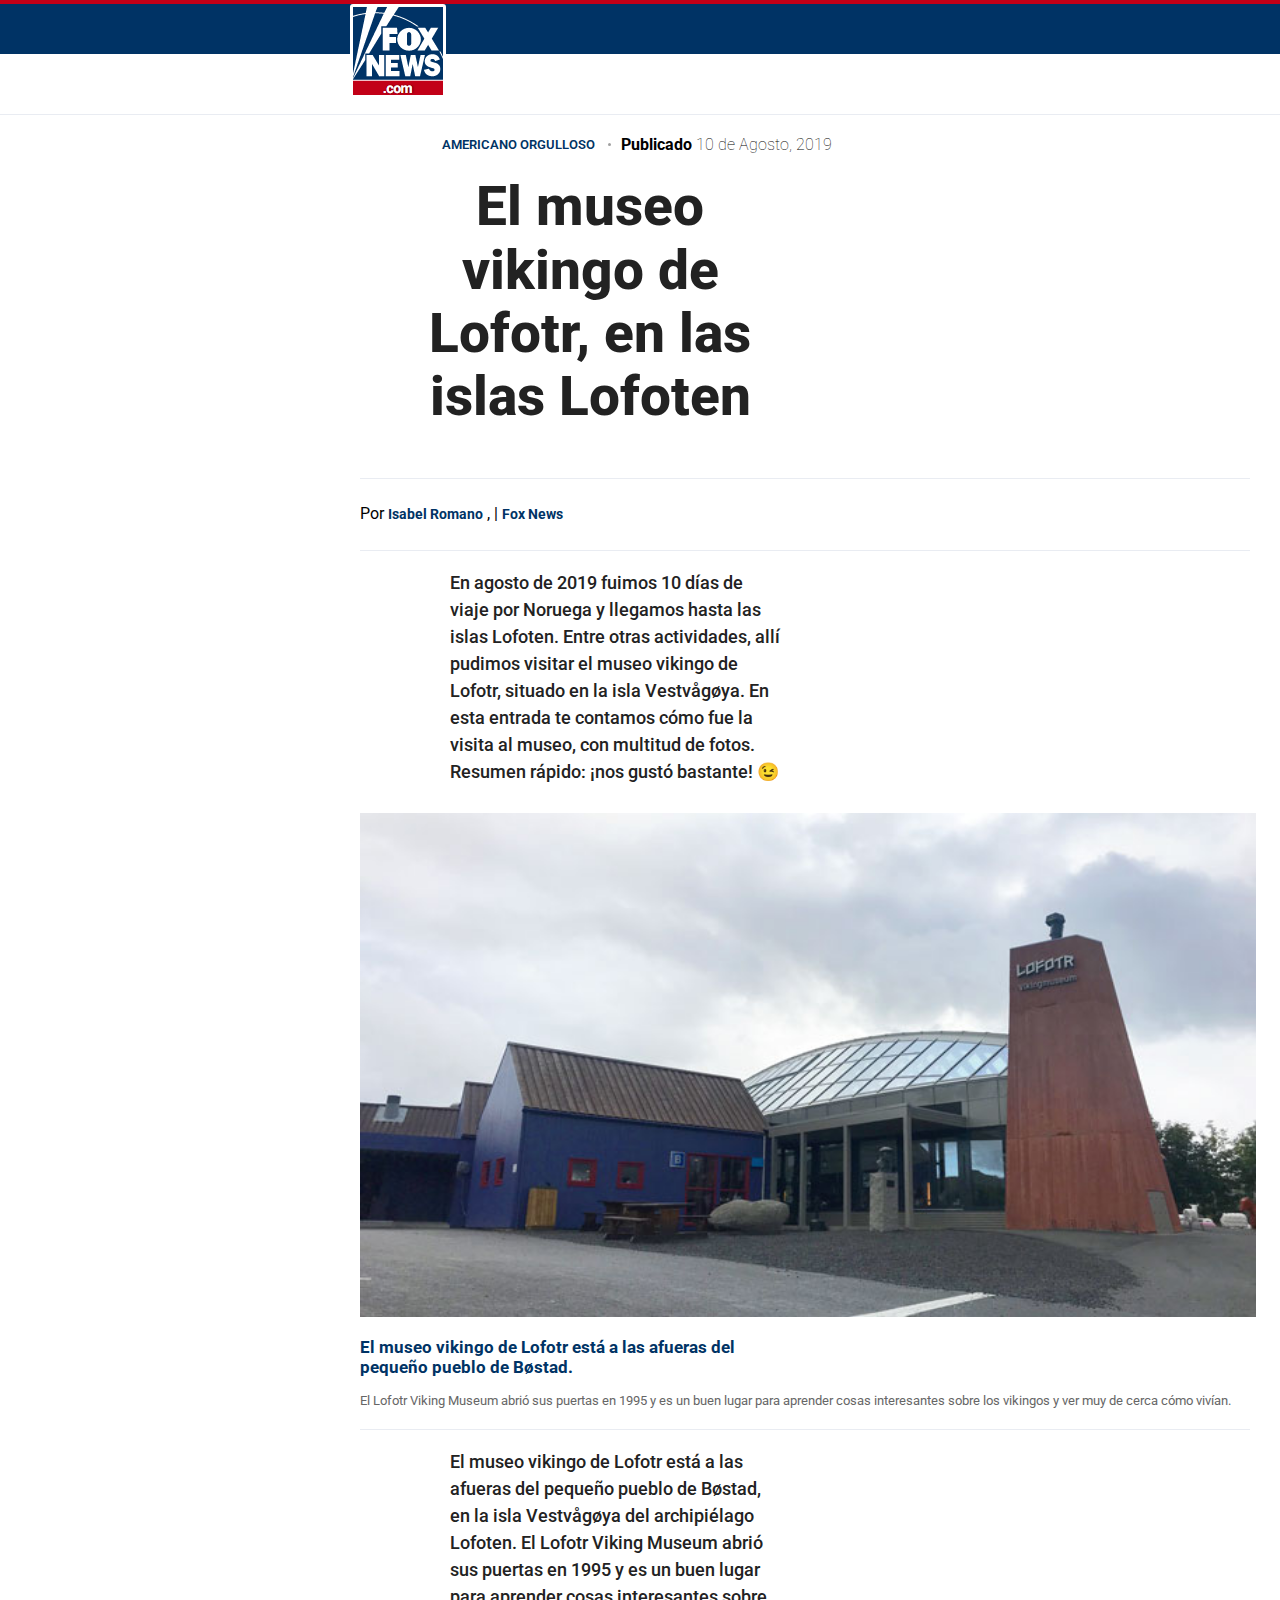
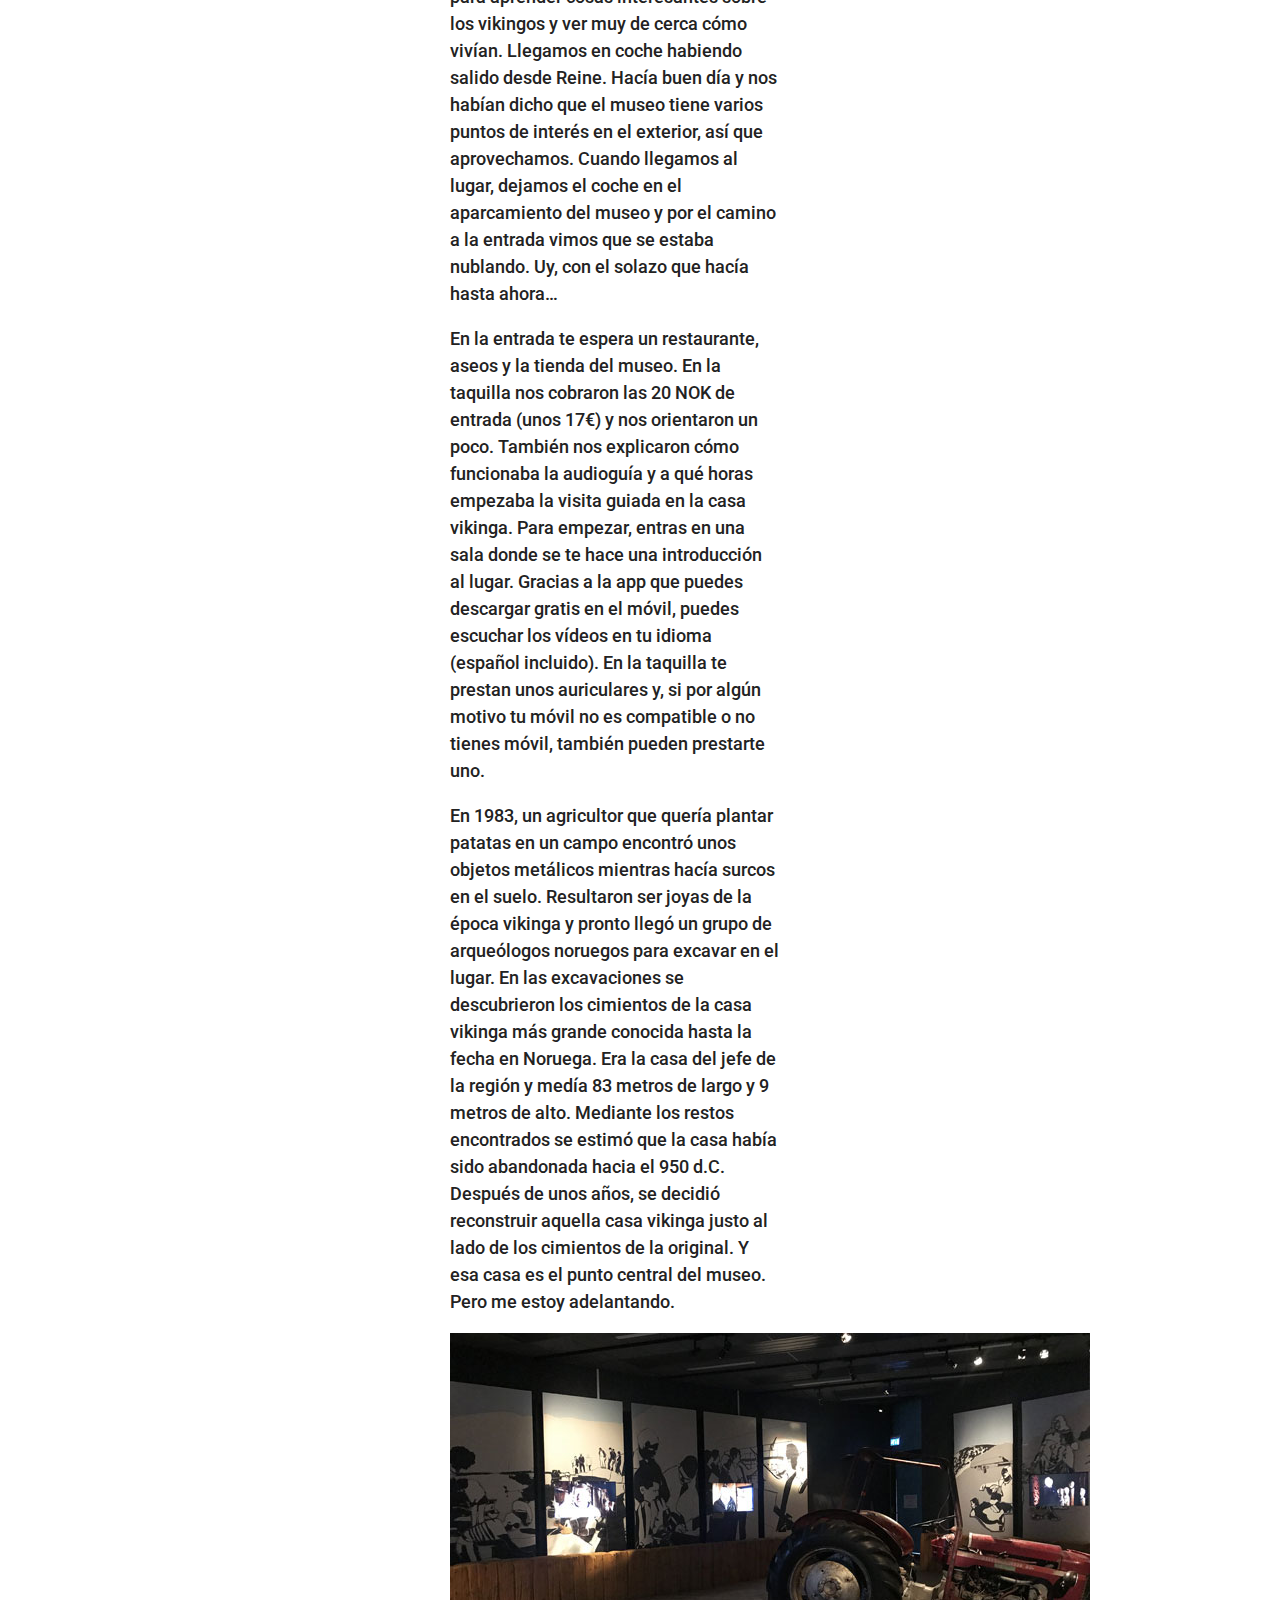
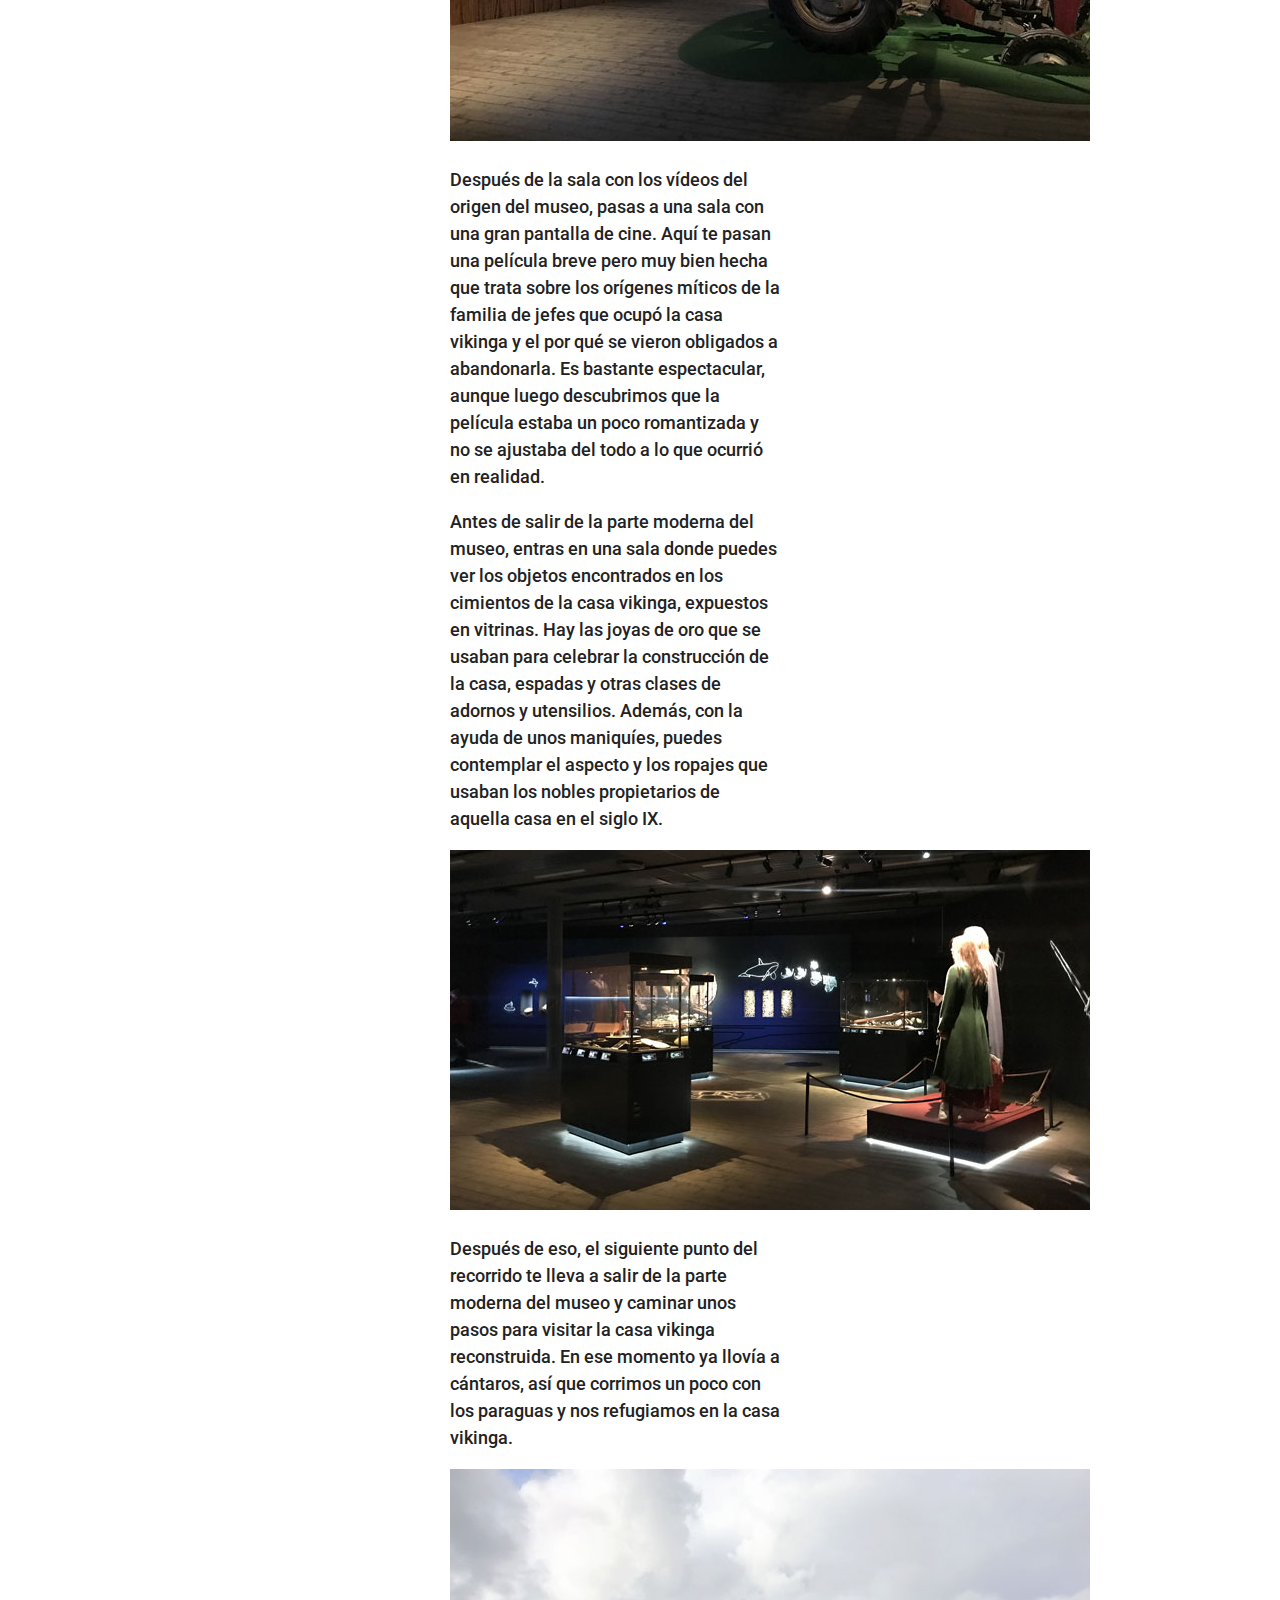
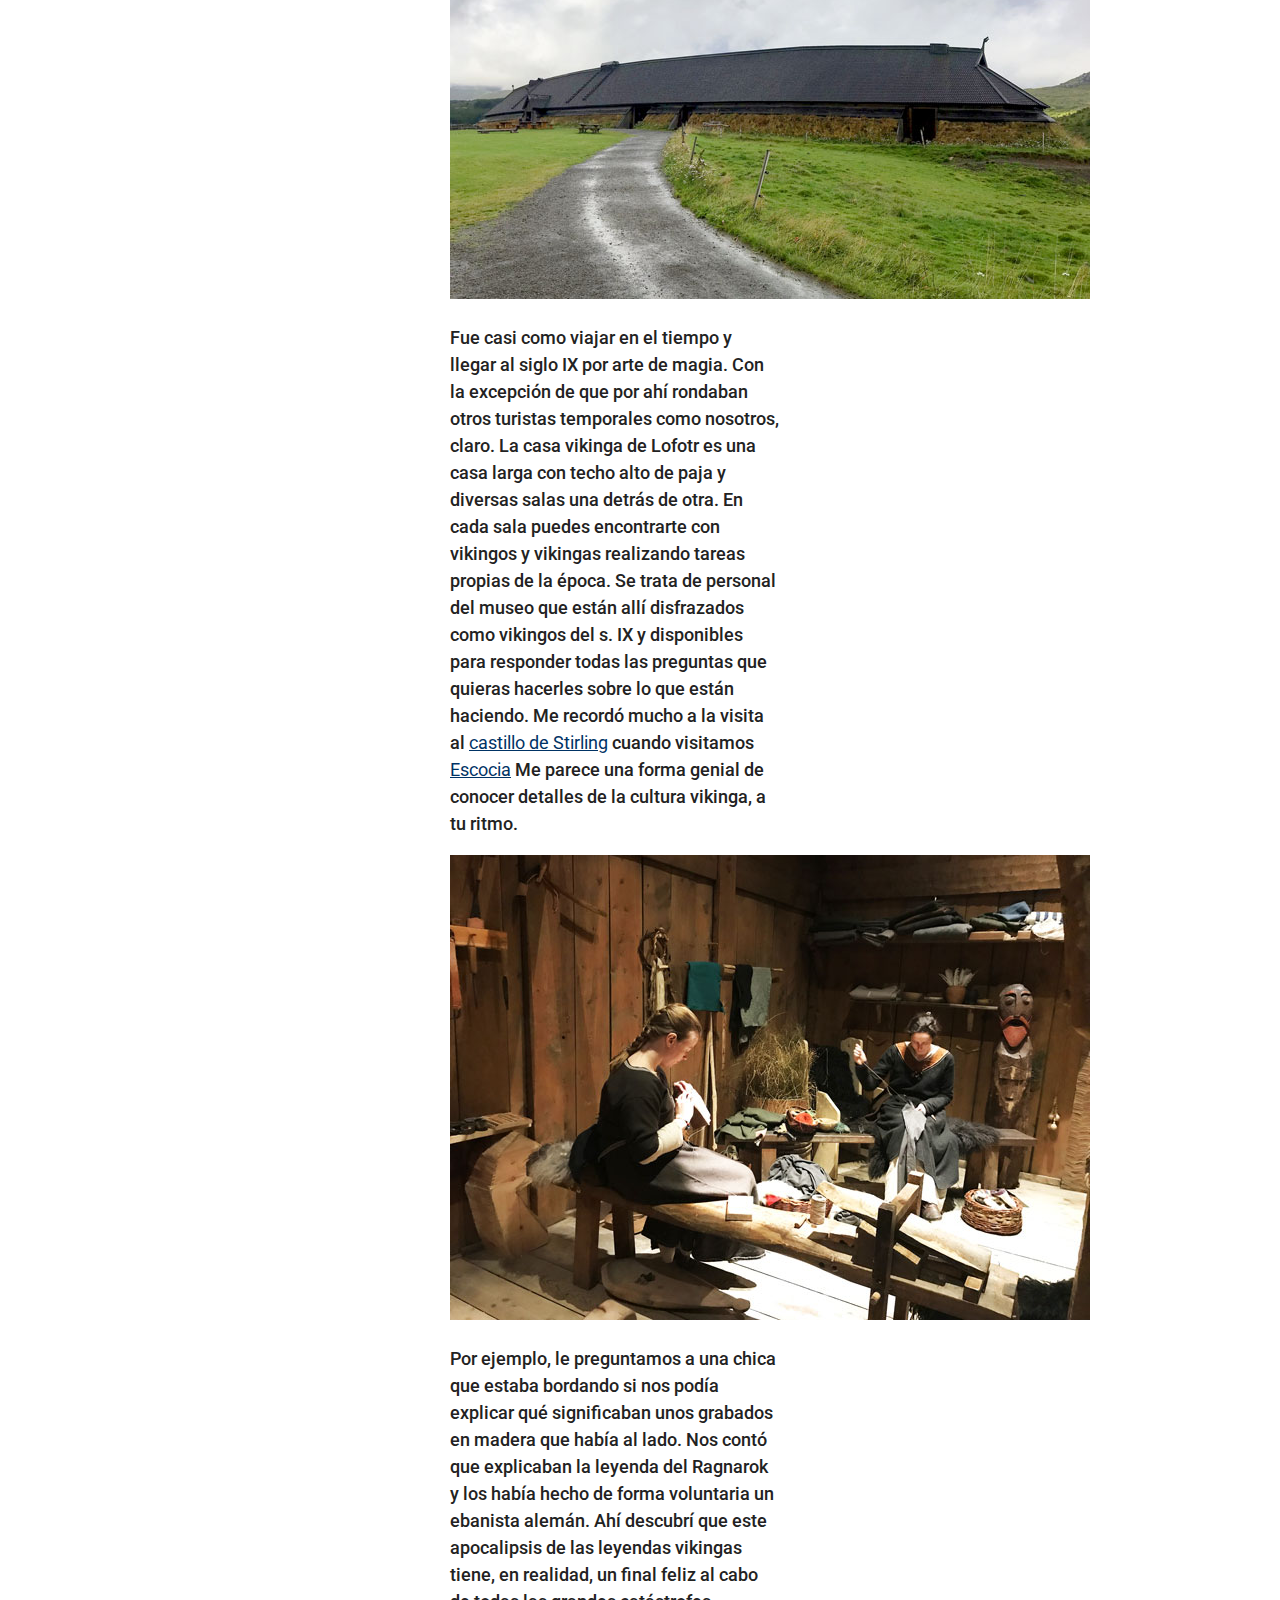
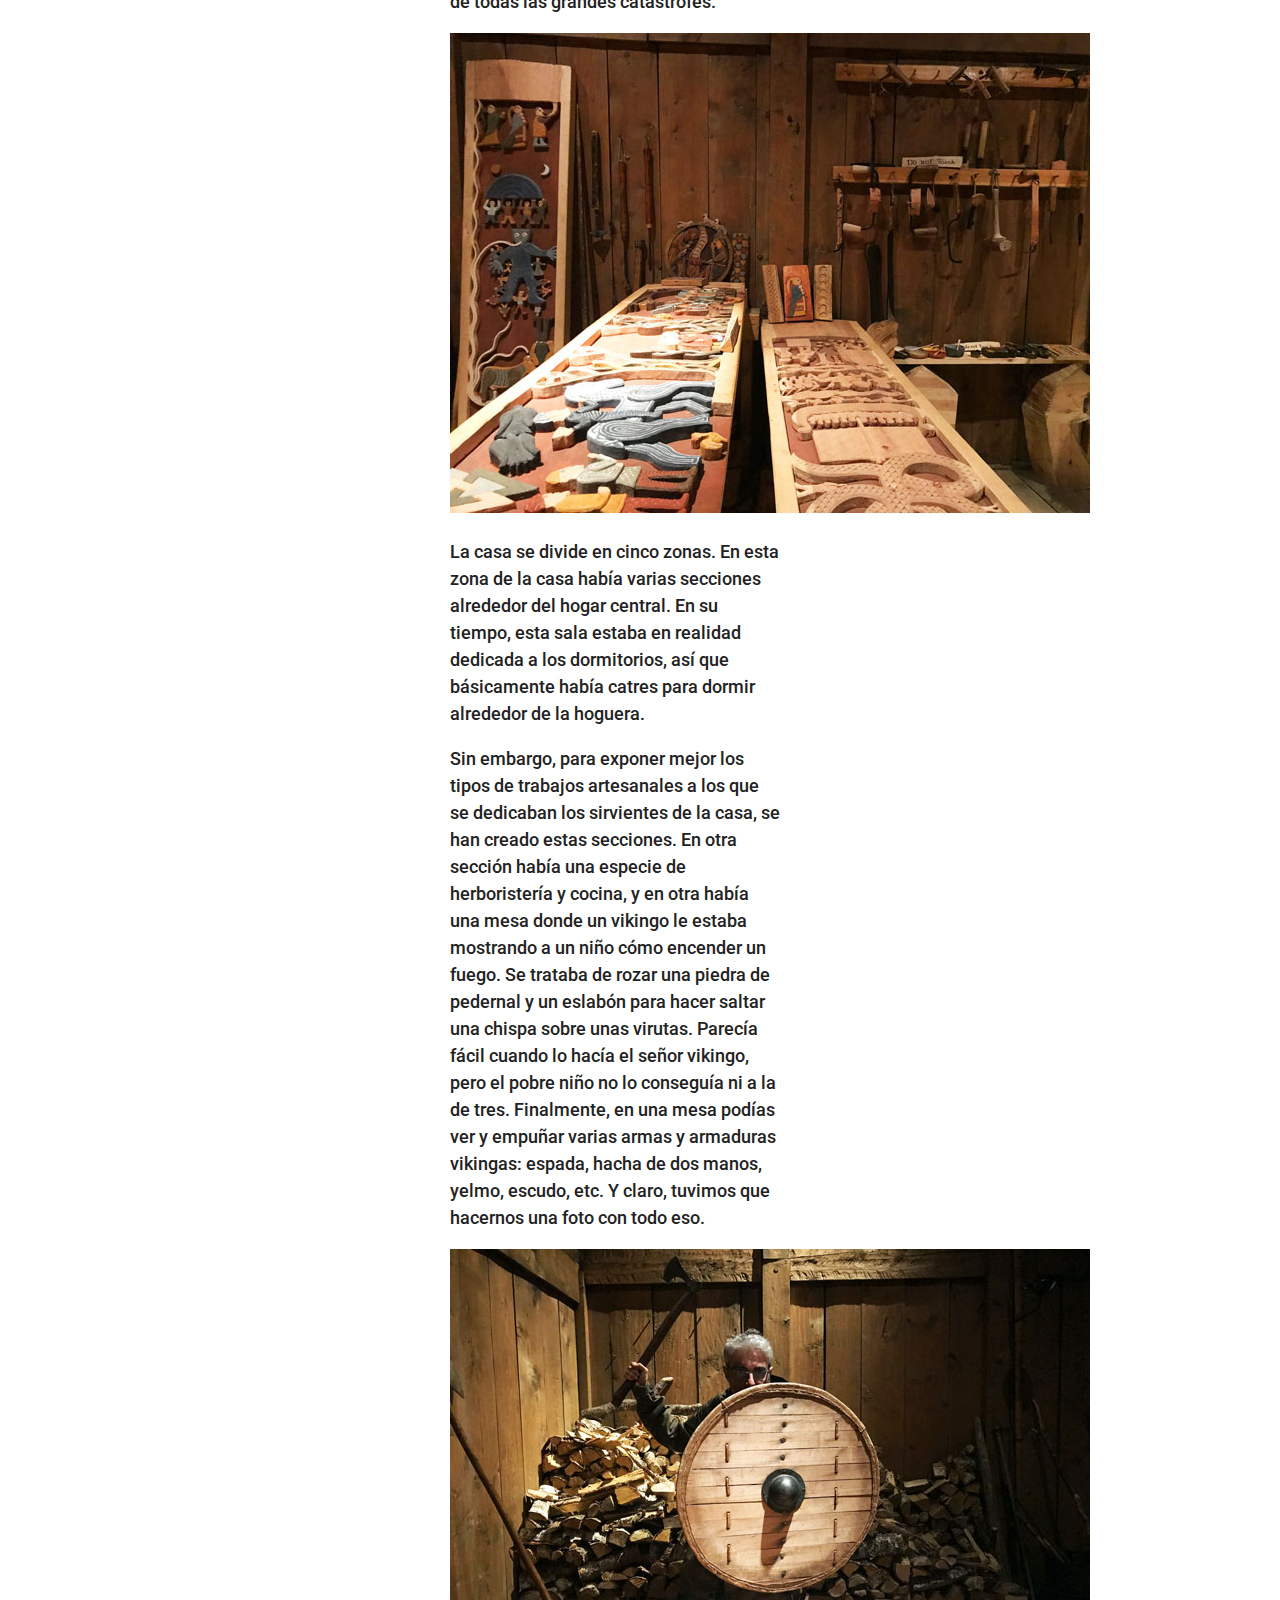
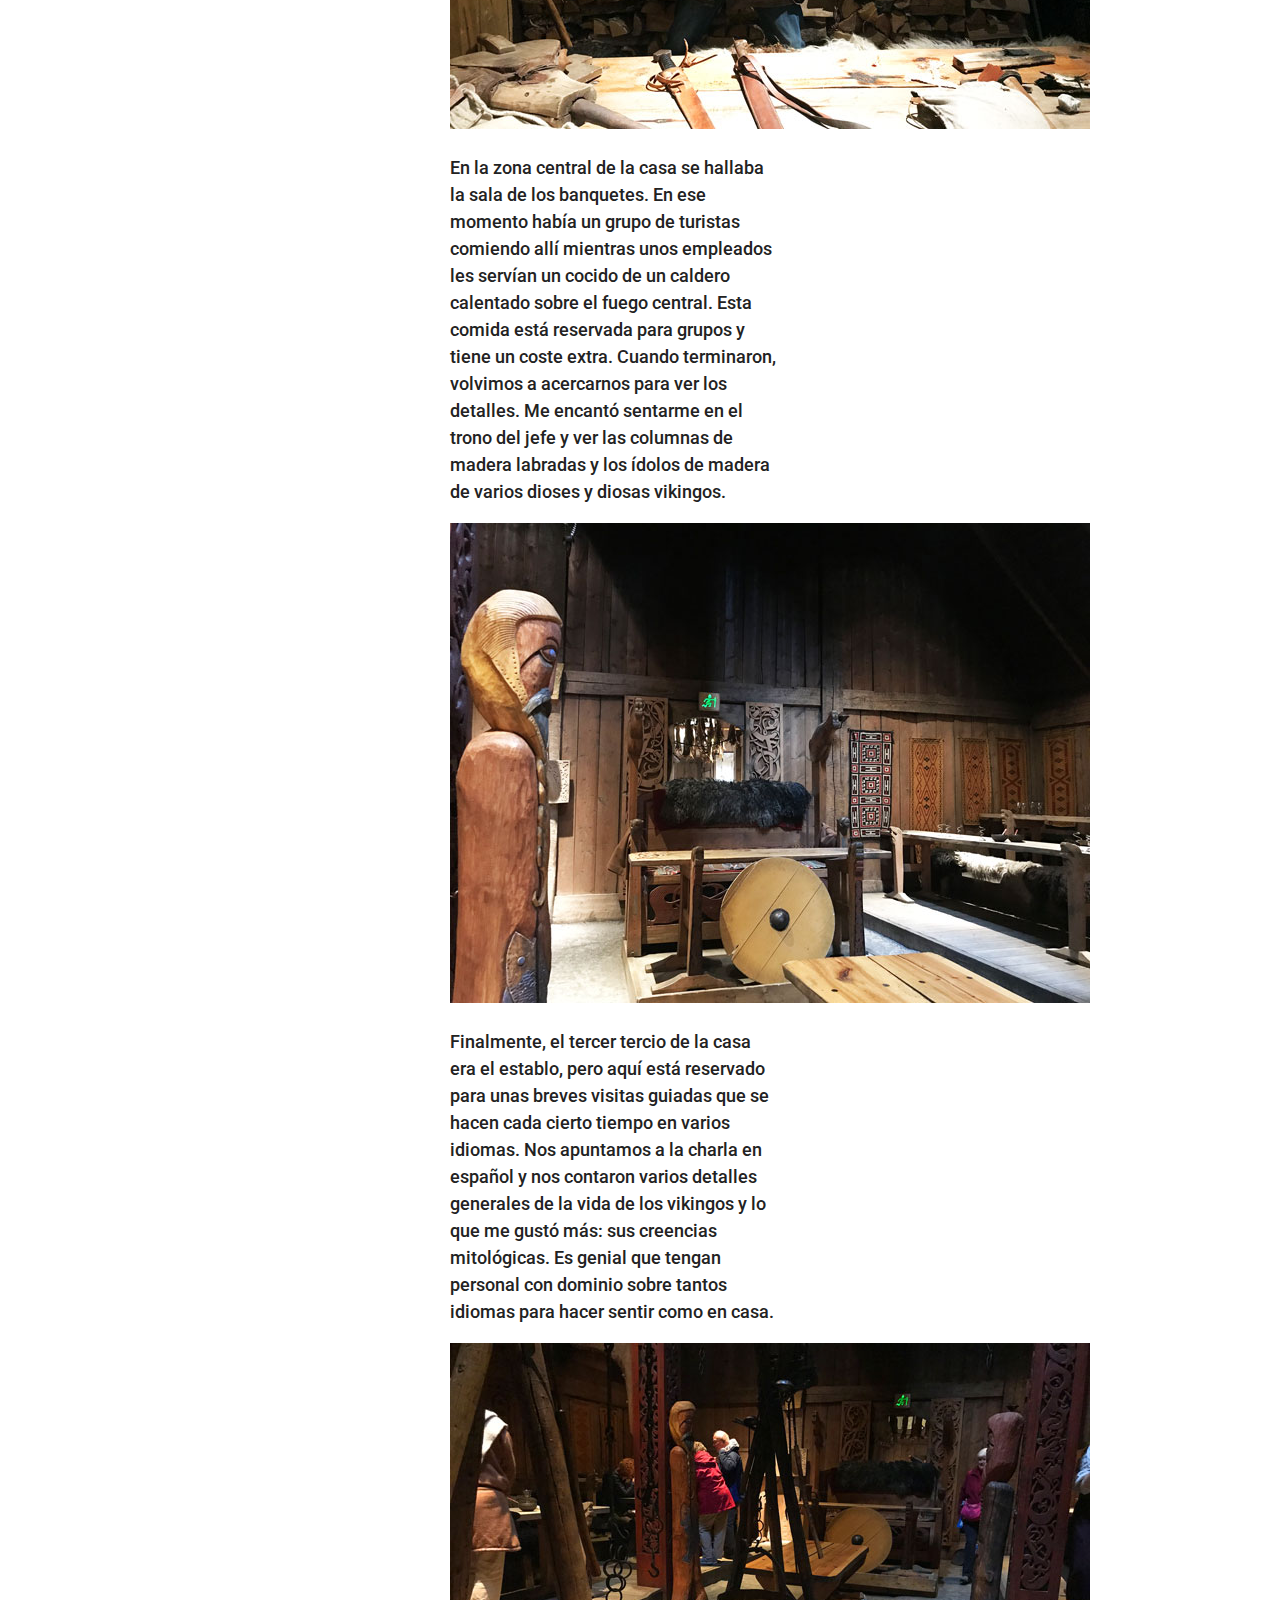
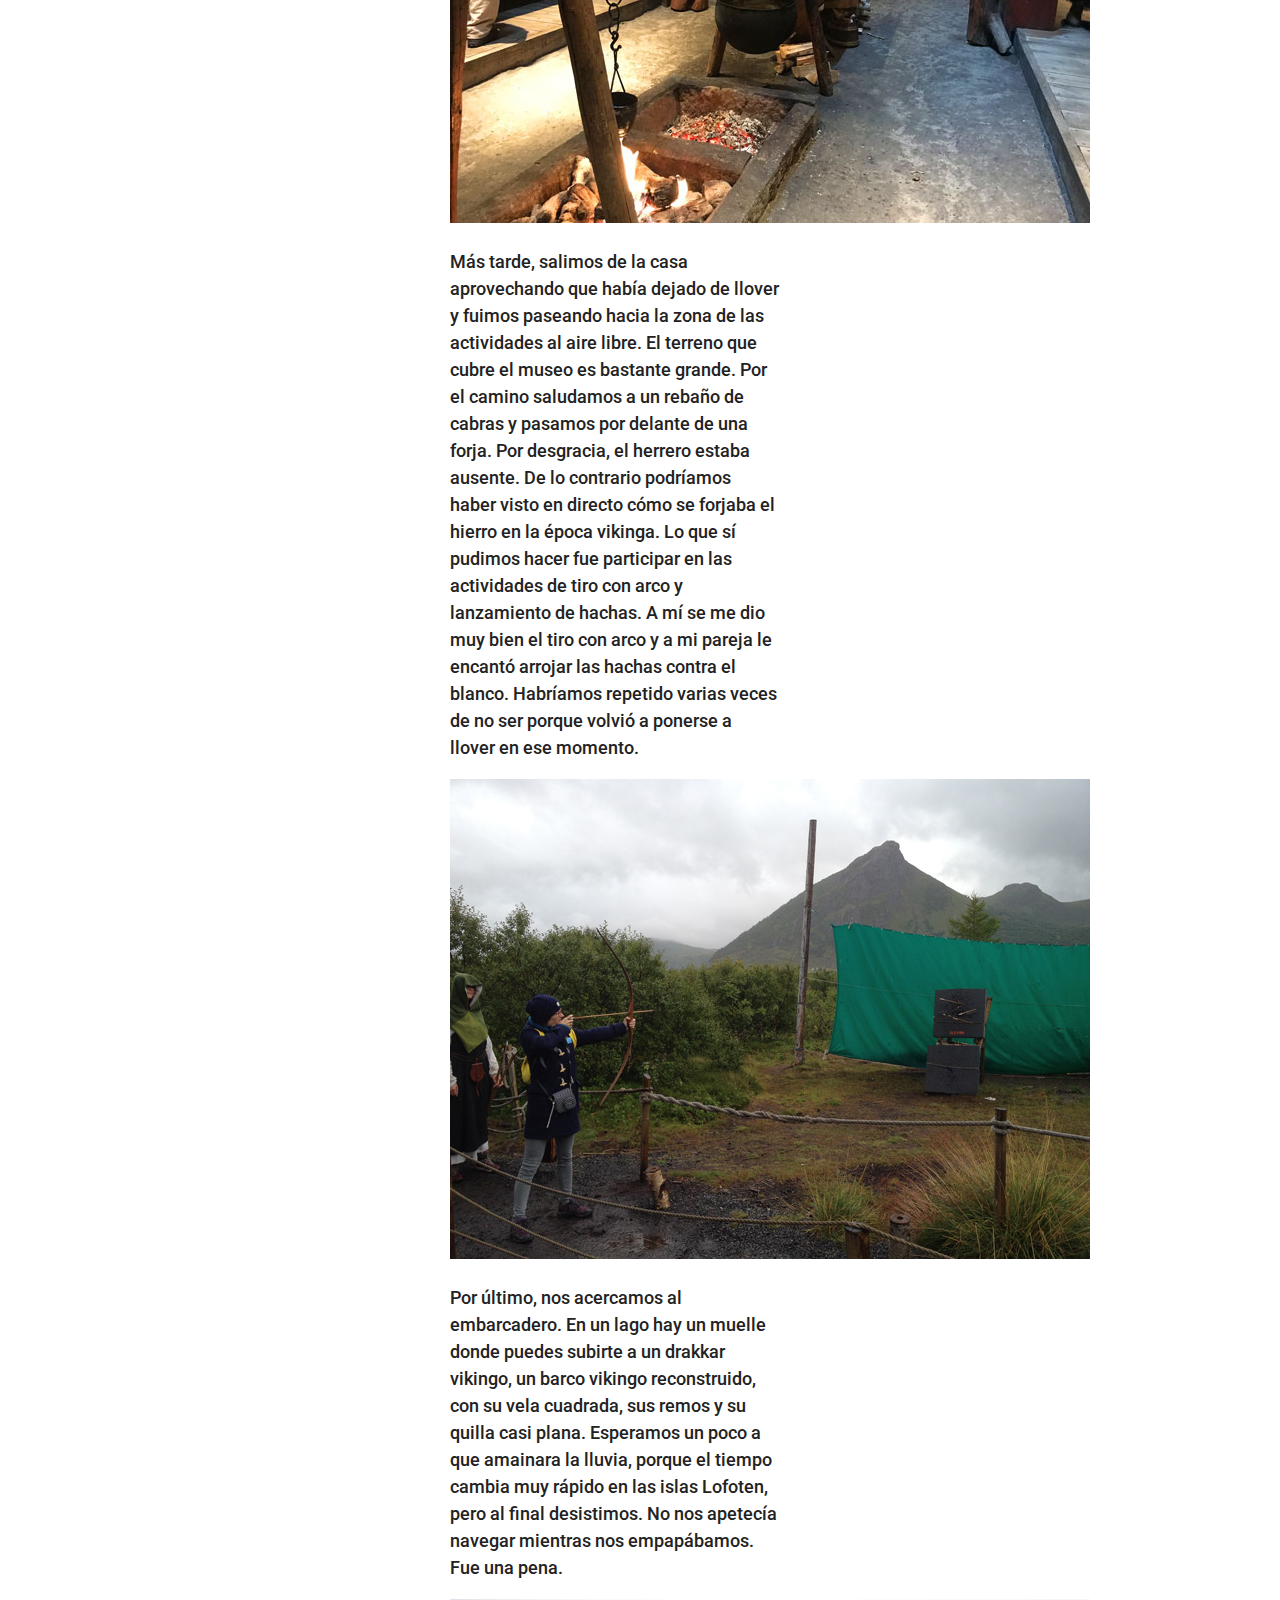
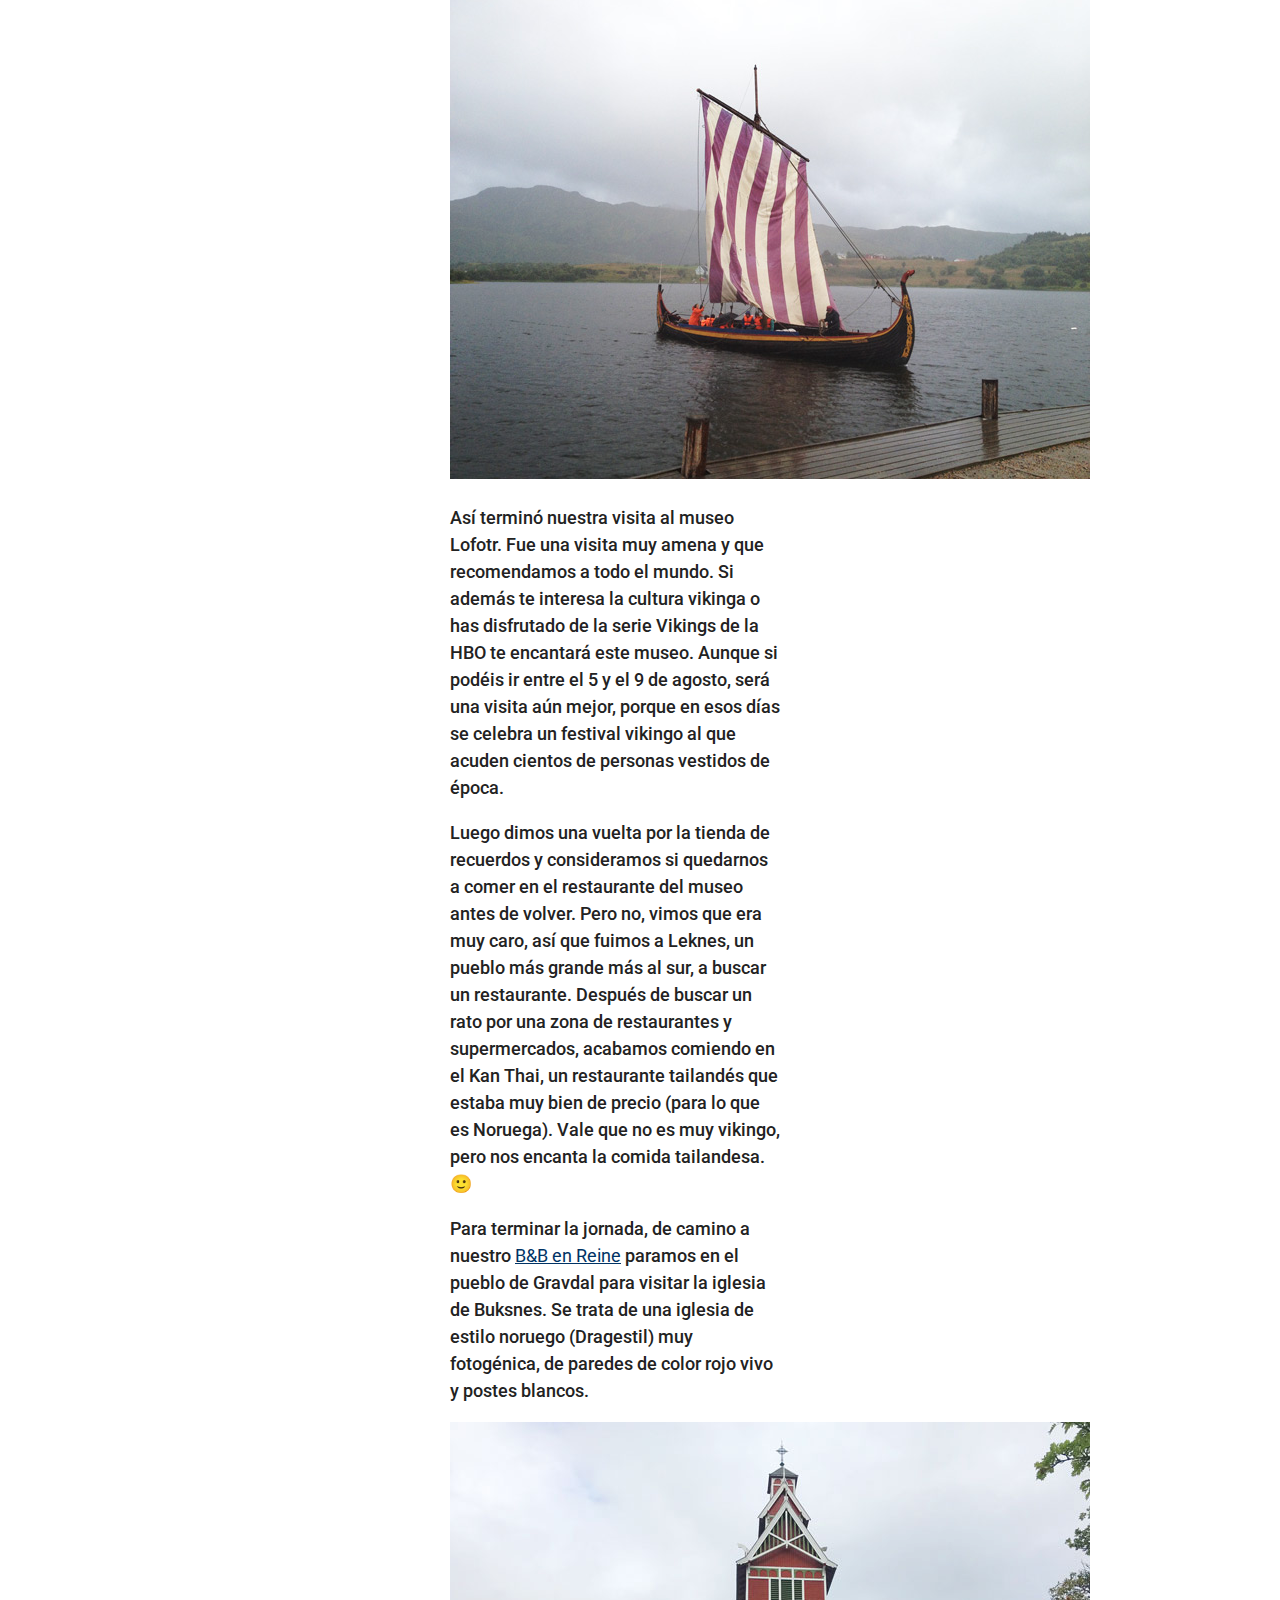
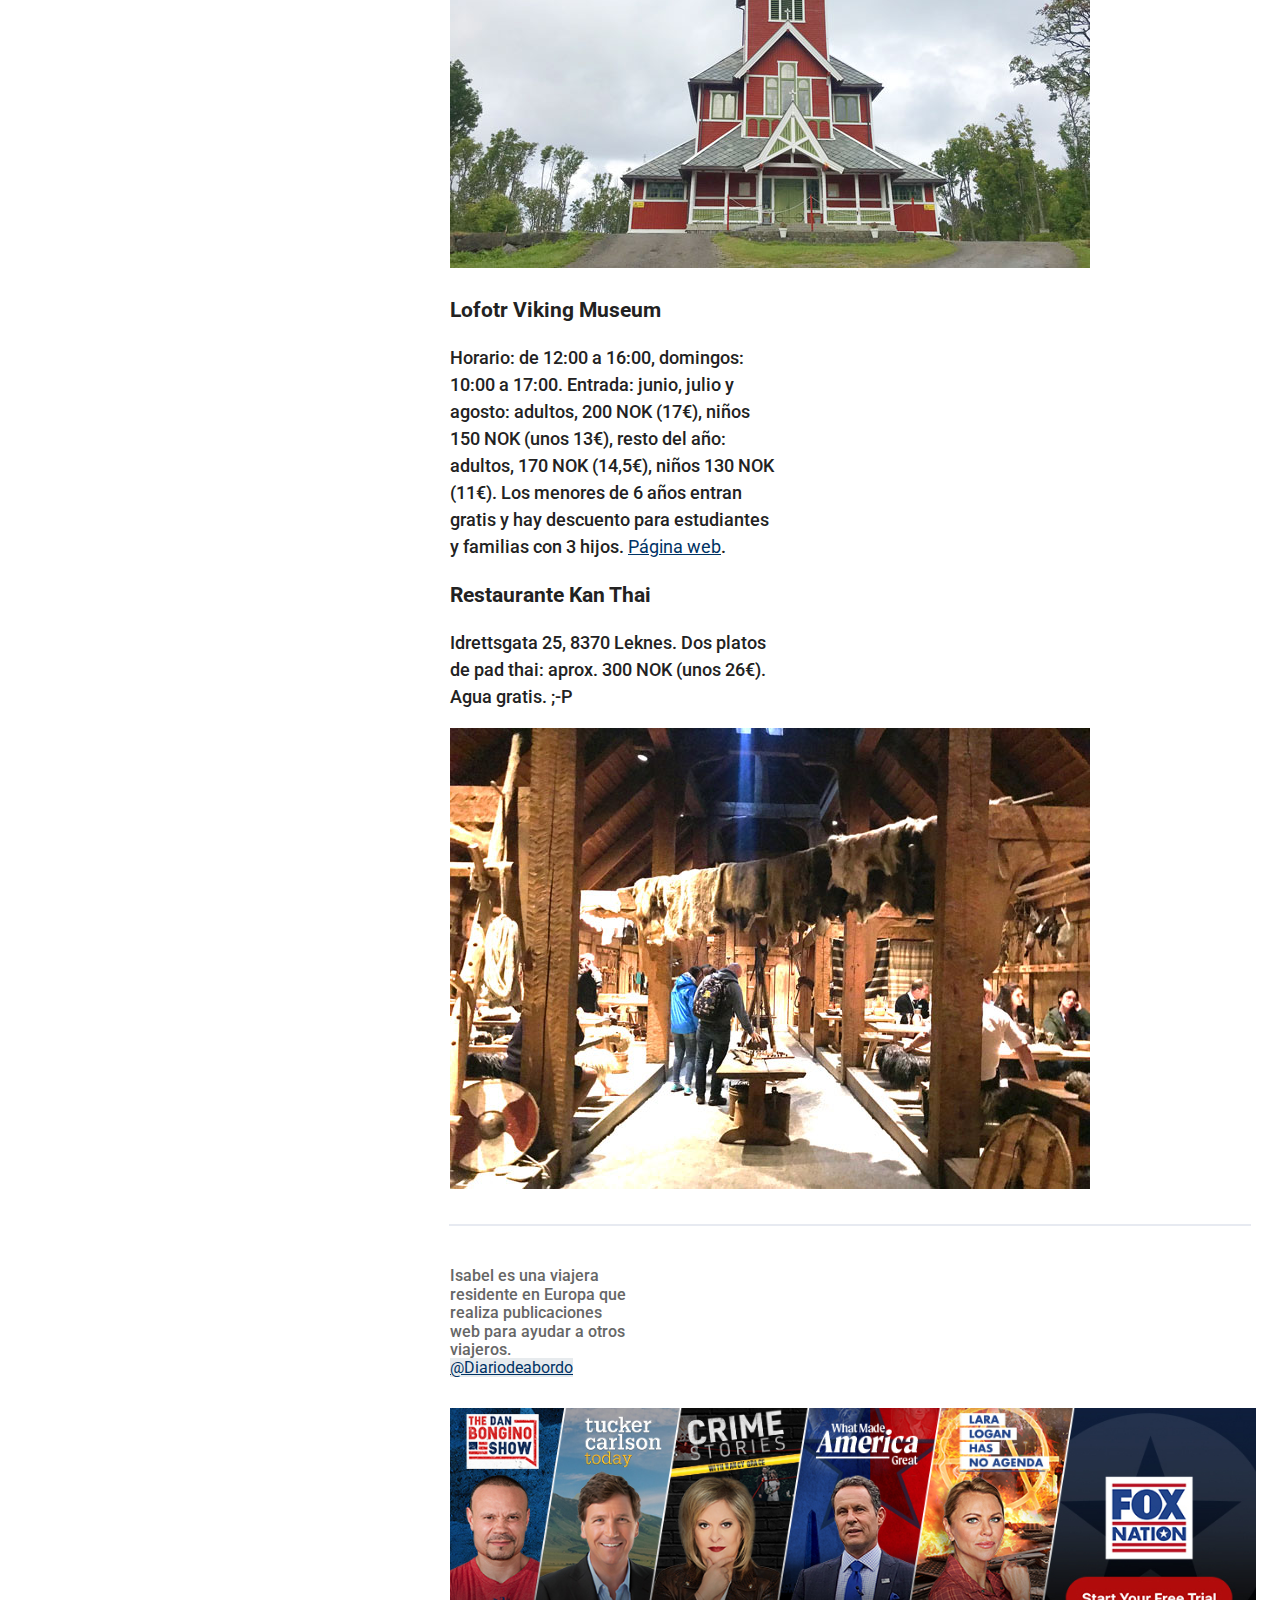
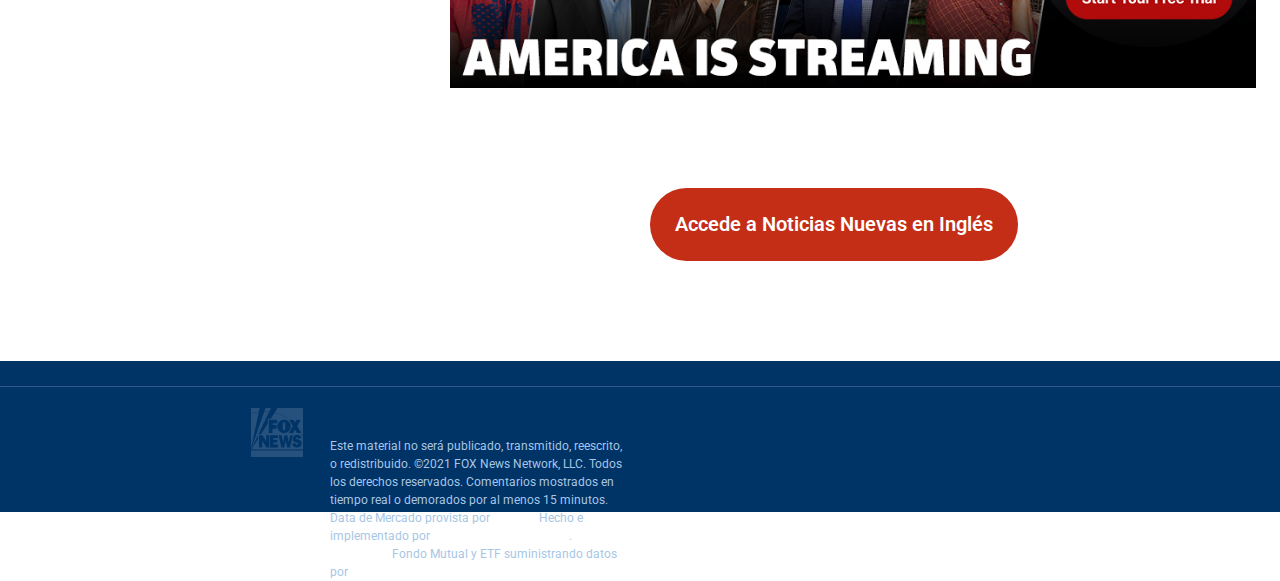
==== commit 28e6c7a9: "Finished both news" ====
--- a/index.html
+++ b/index.html
@@ -48,15 +48,29 @@
                     <a class="james-author" href="https://www.foxnews.com/">Fox News</a>
                 </p>
             </div>
-            <div class="main-news">
-                <p>
+                <p class="main-news-2">
                     En agosto de 2019 fuimos 10 días de viaje por Noruega y llegamos hasta las islas Lofoten. 
                     Entre otras actividades, allí pudimos visitar el museo vikingo de Lofotr,
                     situado en la isla Vestvågøya. 
                     En esta entrada te contamos cómo fue la visita al museo, con multitud de fotos. 
                     Resumen rápido: ¡nos gustó bastante! &#128521;
                 </p>
-                    <img src="images/1.png" alt="Museo Lofotr 1">
+                <div class="first-image-1">
+                    <figure class="margin-video">
+                        <img class="video" src="images/1.png" alt="Museo Lofotr 1">
+                        <figcaption class="video-sub">
+                            <p class="video-robot">
+                                El museo vikingo de Lofotr está a las afueras del pequeño pueblo de Bøstad.
+                            </p>
+                            <p class="sub-video-link">
+                                El Lofotr Viking Museum abrió sus puertas en 1995 y
+                                es un buen lugar para aprender cosas interesantes sobre
+                                los vikingos y ver muy de cerca cómo vivían.
+                            </p>
+                        </figcaption>
+                    </figure>
+                </div>
+                <div class="main-news-2">
                 <p>
                     El museo vikingo de Lofotr está a las afueras del
                     pequeño pueblo de Bøstad, en la isla Vestvågøya del archipiélago Lofoten. 
@@ -133,9 +147,11 @@
                     propias de la época. Se trata de personal del museo que están allí disfrazados como vikingos
                     del s. IX y disponibles para responder todas las preguntas que quieras hacerles sobre lo que
                     están haciendo. Me recordó mucho a la visita al
-                    <a class="bretan-hyper" href="https://www.diariodeabordoblog.com/blog/guia-viaje-escocia-16-dias.html">
+                    <a class="bretan-hyper" 
+                    href="https://www.diariodeabordoblog.com/blog/guia-viaje-escocia-16-dias.html">
                     castillo de Stirling</a> cuando visitamos
-                    <a class="bretan-hyper" href="https://www.diariodeabordoblog.com/blog/guia-viaje-escocia-16-dias.html">Escocia</a>
+                    <a class="bretan-hyper" 
+                    href="https://www.diariodeabordoblog.com/blog/guia-viaje-escocia-16-dias.html">Escocia</a>
                     Me parece una forma genial de conocer detalles de la cultura vikinga, a tu ritmo.
                 </p>
                 <img src="images/5.png" alt="Mujeres tejiendo">
@@ -202,7 +218,8 @@
                     Por último, nos acercamos al embarcadero.
                     En un lago hay un muelle donde puedes subirte a un drakkar vikingo,
                     un barco vikingo reconstruido, con su vela cuadrada, sus remos y su quilla casi plana.
-                    Esperamos un poco a que amainara la lluvia, porque el tiempo cambia muy rápido en las islas Lofoten,
+                    Esperamos un poco a que amainara la lluvia,
+                    porque el tiempo cambia muy rápido en las islas Lofoten,
                     pero al final desistimos. No nos apetecía navegar mientras nos empapábamos. Fue una pena.
                 </p>
                 <img src="images/11.png" alt="Bote vikingo">
@@ -228,7 +245,10 @@
                 </p>
                 <p>
                     Para terminar la jornada, de camino a nuestro
-                    <a class="bretan-hyper" href="https://www.booking.com/hotel/no/lofoten-bed-amp-breakfast-reine.es.html?aid=390718;sid=0071bbdb0282a94f12989d8d5c2633b8;dist=0&group_adults=2&keep_landing=1&no_rooms=1&sb_price_type=total&type=total&">
+                    <a class="bretan-hyper"
+                    href=
+                    "https://www.booking.com/hotel/no/lofoten-bed-amp-breakfast-reine.es.html?aid=390718;sid=0071bbdb0282a94f12989d8d5c2633b8;dist=0&group_adults=2&keep_landing=1&no_rooms=1&sb_price_type=total&type=total&"
+                    >
                     B&B en Reine</a>
                     paramos en el pueblo de Gravdal para visitar la iglesia de Buksnes.
                     Se trata de una iglesia de estilo noruego (Dragestil)
@@ -253,6 +273,8 @@
                     Idrettsgata 25, 8370 Leknes. Dos platos de pad thai: aprox. 300 NOK (unos 26€). Agua gratis. ;-P
                 </p>
                 <img src="images/13.png" alt="Restaurante Kan Thai">
+            </div>
+            <div class="line-top-willie">
             </div>
             <p class="willie-footer">
                 Isabel es una viajera residente en Europa que realiza publicaciones web para ayudar
--- a/styles.css
+++ b/styles.css
@@ -364,7 +364,7 @@
     float: left;
     position: absolute;
     margin-left: 350px;
-    margin-top: 3px;
+    margin-top: 3 px;
     border-color: #fff;
     border-radius: 3px;
     border-style: solid;
@@ -443,6 +443,7 @@
   padding-top: 10px;
   padding-bottom: 10px;
   font-weight: 400;
+  width: 890px;
 }
 
 .james-author{
@@ -480,6 +481,7 @@
   font-family: 'Roboto', sans-serif;
   padding-bottom: 20px;
   border-bottom: 1px solid #e6e9f0e0;
+  width: 890px;
 }
 
 .main-news{
@@ -510,7 +512,6 @@
   padding-left: 150px;
   padding-right: 150px;
   padding-top: 25px;
-  border-top: 1px solid #e6e9f0e0;
 }
 
 .willie-twitter{
@@ -600,4 +601,23 @@
   font-family: 'Roboto', sans-serif;
   font-size: 18px;
   color: #003365;
-}+}
+
+.line-top-willie{
+  background-color: #e6e9f0e0;
+  width: 800px;
+  border: solid 1px #e6e9f0e0;
+  margin-left: 149px;
+}
+
+.main-news-2{
+  font-family: 'Roboto', sans-serif;
+  font-size: 18px;
+  font-weight: 500;
+  line-height: 27px;
+  margin-bottom: 28px;
+  color: #222222;
+  display: block;
+  align-items: center;
+  justify-content: center;
+  padding-left: 150px;